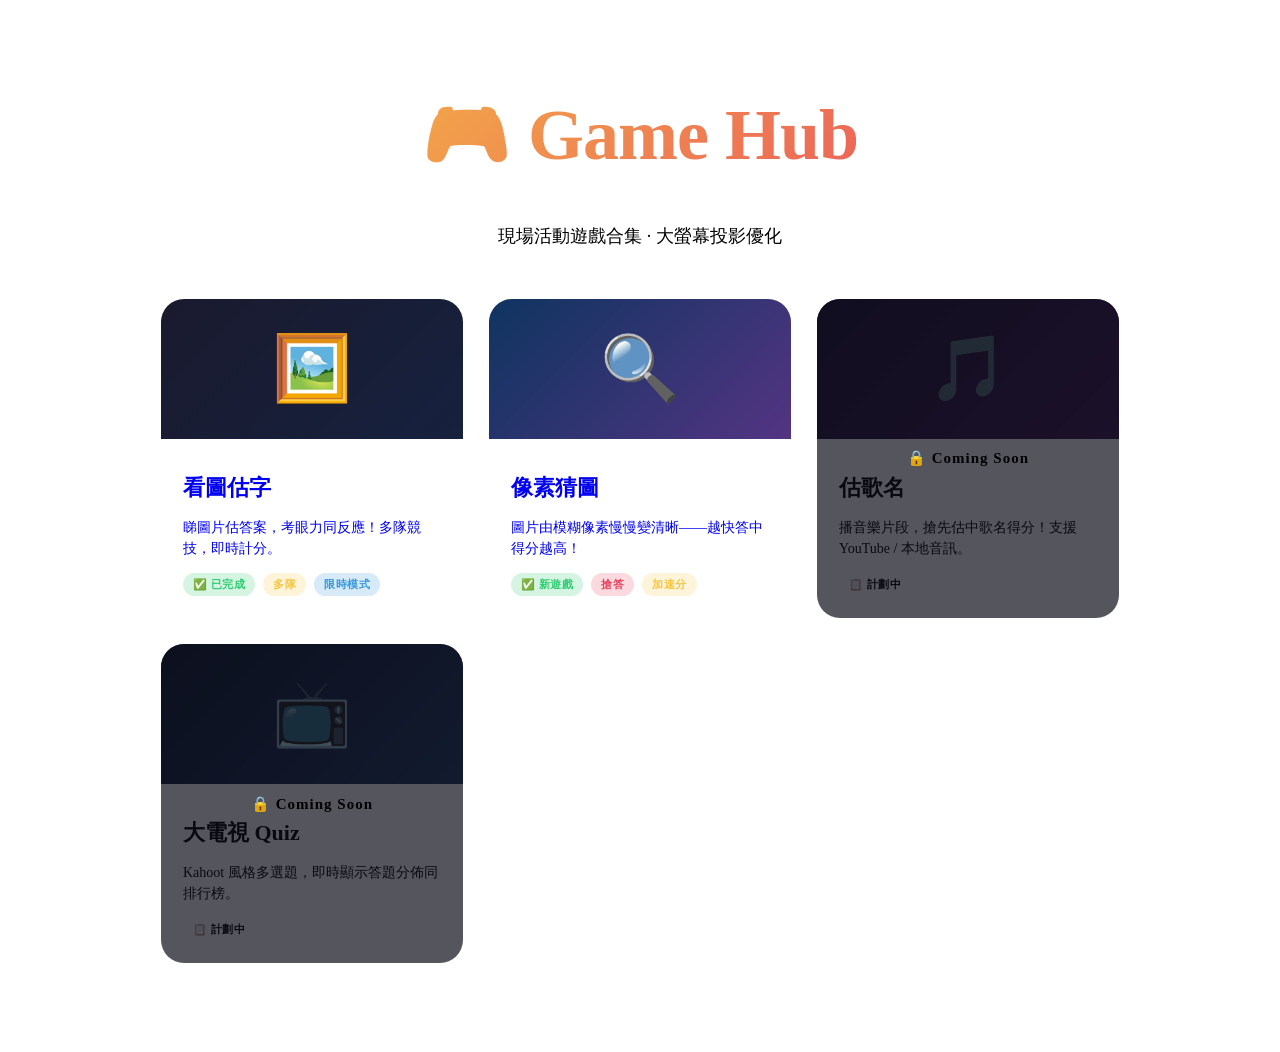
==== index.html @ 6f4dc1d8 "Add files via upload" ====
<!DOCTYPE html>
<html lang="zh-HK">
<head>
  <meta charset="UTF-8"/>
  <meta name="viewport" content="width=device-width, initial-scale=1"/>
  <title>🎮 Game Hub</title>
  <link rel="stylesheet" href="shared/theme.css"/>
  <style>
    .hub-container {
      max-width: 960px;
      margin: 0 auto;
      padding: 40px 20px;
      position: relative;
      z-index: 1;
    }
    .hub-header {
      text-align: center;
      margin-bottom: 50px;
      animation: fade-in-up .6s both;
    }
    .hub-header h1 {
      font-size: clamp(40px, 8vw, 72px);
      font-weight: 900;
      letter-spacing: -1px;
      line-height: 1.1;
      background: linear-gradient(135deg, #f5c542, #e94560);
      -webkit-background-clip: text;
      -webkit-text-fill-color: transparent;
      background-clip: text;
    }
    .hub-header p {
      color: var(--text2);
      font-size: 18px;
      margin-top: 12px;
    }
    .game-grid {
      display: grid;
      grid-template-columns: repeat(auto-fill, minmax(280px, 1fr));
      gap: 24px;
      margin-bottom: 40px;
    }
    .game-card {
      background: var(--panel);
      border-radius: 24px;
      border: 1px solid rgba(255,255,255,0.08);
      overflow: hidden;
      cursor: pointer;
      transition: transform .2s, box-shadow .2s, border-color .2s;
      animation: fade-in-up .5s both;
      text-decoration: none;
      display: block;
    }
    .game-card:hover {
      transform: translateY(-6px);
      box-shadow: 0 20px 50px rgba(0,0,0,0.5);
      border-color: rgba(255,255,255,0.18);
    }
    .game-card:nth-child(2) { animation-delay: .1s; }
    .game-card:nth-child(3) { animation-delay: .2s; }
    .game-card:nth-child(4) { animation-delay: .3s; }
    .game-card-banner {
      height: 140px;
      display: flex;
      align-items: center;
      justify-content: center;
      font-size: 64px;
      position: relative;
      overflow: hidden;
    }
    .game-card-banner::after {
      content: '';
      position: absolute;
      inset: 0;
      background: linear-gradient(to bottom, transparent 40%, var(--panel));
    }
    .game-card-body {
      padding: 16px 22px 22px;
    }
    .game-card-body h2 {
      font-size: 22px;
      font-weight: 800;
      margin-bottom: 6px;
    }
    .game-card-body p {
      font-size: 14px;
      color: var(--text2);
      line-height: 1.5;
      margin-bottom: 14px;
    }
    .badge-row {
      display: flex;
      gap: 8px;
      flex-wrap: wrap;
    }
    .badge {
      font-size: 11px;
      font-weight: 700;
      padding: 4px 10px;
      border-radius: 20px;
      text-transform: uppercase;
      letter-spacing: .5px;
    }
    .badge-green  { background: rgba(46,204,113,0.2); color: #2ecc71; }
    .badge-yellow { background: rgba(245,197,66,0.2); color: #f5c542; }
    .badge-red    { background: rgba(233,69,96,0.2);  color: #e94560; }
    .badge-blue   { background: rgba(52,152,219,0.2); color: #3498db; }
    .badge-gray   { background: rgba(255,255,255,0.08); color: var(--text2); }
    .coming-soon-overlay {
      position: absolute;
      inset: 0;
      background: rgba(13,13,26,0.7);
      display: flex;
      align-items: center;
      justify-content: center;
      font-size: 15px;
      font-weight: 700;
      color: var(--text2);
      letter-spacing: 1px;
    }
    /* Pixel effect preview */
    .pixel-preview {
      display: grid;
      grid-template-columns: repeat(8, 1fr);
      gap: 2px;
      padding: 16px;
      opacity: 0.7;
    }
    .pixel-preview span {
      aspect-ratio: 1;
      border-radius: 2px;
    }
  </style>
</head>
<body>
  <div class="hub-container">
    <header class="hub-header">
      <h1>🎮 Game Hub</h1>
      <p>現場活動遊戲合集 · 大螢幕投影優化</p>
    </header>

    <div class="game-grid">

      <!-- Image Guess -->
      <a href="image-guess/index.html" class="game-card">
        <div class="game-card-banner" style="background: linear-gradient(135deg,#1a1a2e,#16213e);">
          <span>🖼️</span>
        </div>
        <div class="game-card-body">
          <h2>看圖估字</h2>
          <p>睇圖片估答案，考眼力同反應！多隊競技，即時計分。</p>
          <div class="badge-row">
            <span class="badge badge-green">✅ 已完成</span>
            <span class="badge badge-yellow">多隊</span>
            <span class="badge badge-blue">限時模式</span>
          </div>
        </div>
      </a>

      <!-- Pixel Guess -->
      <a href="pixel-guess/index.html" class="game-card">
        <div class="game-card-banner" style="background: linear-gradient(135deg,#0f3460,#533483);">
          <span>🔍</span>
        </div>
        <div class="game-card-body">
          <h2>像素猜圖</h2>
          <p>圖片由模糊像素慢慢變清晰——越快答中得分越高！</p>
          <div class="badge-row">
            <span class="badge badge-green">✅ 新遊戲</span>
            <span class="badge badge-red">搶答</span>
            <span class="badge badge-yellow">加速分</span>
          </div>
        </div>
      </a>

      <!-- Music Guess -->
      <div class="game-card" style="position:relative; cursor:default;">
        <div class="game-card-banner" style="background: linear-gradient(135deg,#1a0f2e,#3d1a4e);">
          <span>🎵</span>
        </div>
        <div class="game-card-body">
          <h2>估歌名</h2>
          <p>播音樂片段，搶先估中歌名得分！支援 YouTube / 本地音訊。</p>
          <div class="badge-row">
            <span class="badge badge-gray">📋 計劃中</span>
          </div>
        </div>
        <div class="coming-soon-overlay">🔒 Coming Soon</div>
      </div>

      <!-- TV Game -->
      <div class="game-card" style="position:relative; cursor:default;">
        <div class="game-card-banner" style="background: linear-gradient(135deg,#0a1628,#1e3a5f);">
          <span>📺</span>
        </div>
        <div class="game-card-body">
          <h2>大電視 Quiz</h2>
          <p>Kahoot 風格多選題，即時顯示答題分佈同排行榜。</p>
          <div class="badge-row">
            <span class="badge badge-gray">📋 計劃中</span>
          </div>
        </div>
        <div class="coming-soon-overlay">🔒 Coming Soon</div>
      </div>

    </div>
  </div>
</body>
</html>
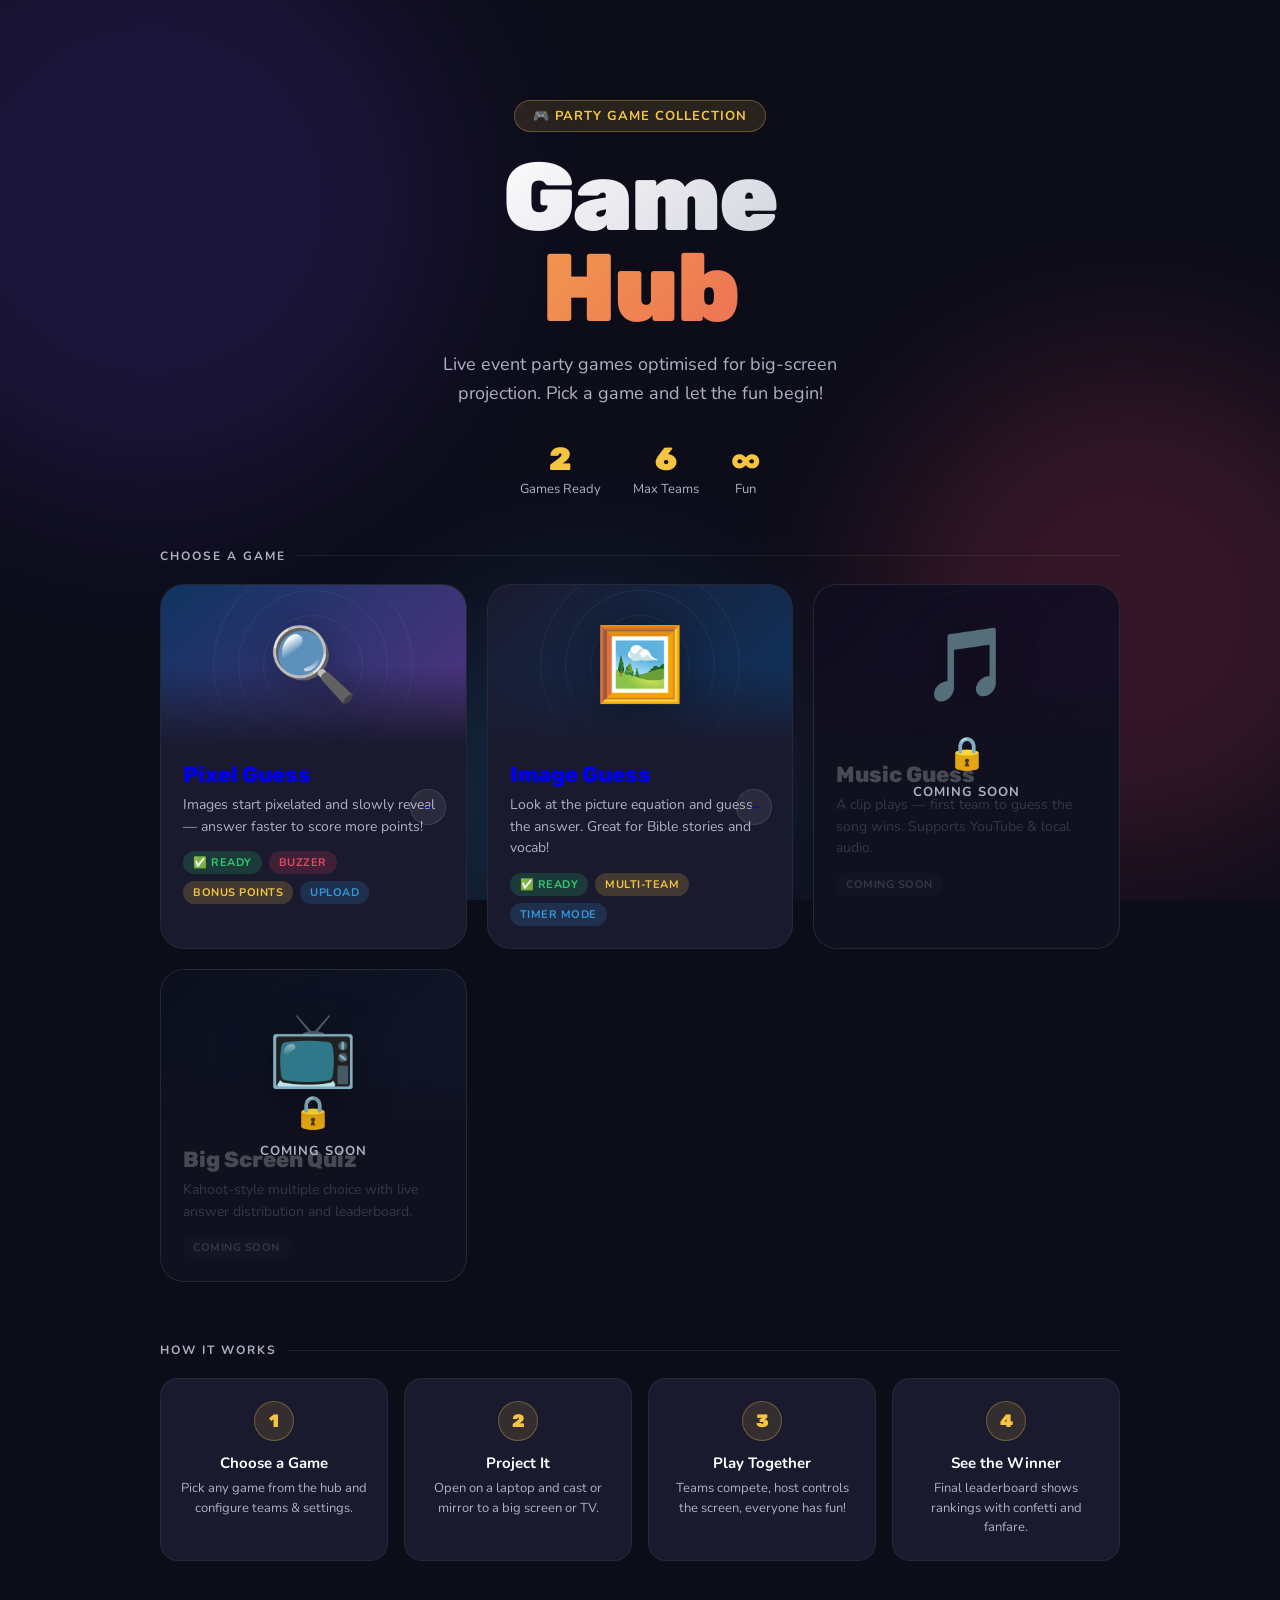
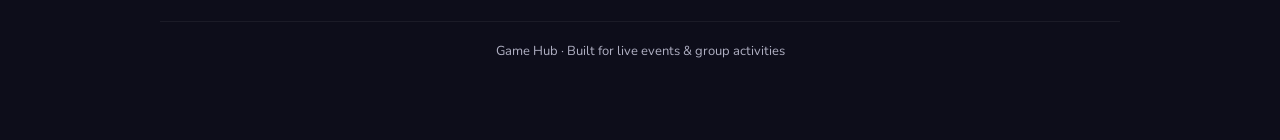
==== commit 070a9d44: "Update index.html" ====
--- a/index.html
+++ b/index.html
@@ -1,208 +1,245 @@
 <!DOCTYPE html>
-<html lang="zh-HK">
+<html lang="en">
 <head>
   <meta charset="UTF-8"/>
   <meta name="viewport" content="width=device-width, initial-scale=1"/>
   <title>🎮 Game Hub</title>
-  <link rel="stylesheet" href="shared/theme.css"/>
+  <link rel="preconnect" href="https://fonts.googleapis.com">
+  <link href="https://fonts.googleapis.com/css2?family=Nunito:wght@400;700;900&family=Rubik:wght@400;700;900&display=swap" rel="stylesheet">
   <style>
-    .hub-container {
-      max-width: 960px;
-      margin: 0 auto;
-      padding: 40px 20px;
-      position: relative;
-      z-index: 1;
-    }
-    .hub-header {
-      text-align: center;
-      margin-bottom: 50px;
-      animation: fade-in-up .6s both;
-    }
-    .hub-header h1 {
-      font-size: clamp(40px, 8vw, 72px);
-      font-weight: 900;
-      letter-spacing: -1px;
-      line-height: 1.1;
-      background: linear-gradient(135deg, #f5c542, #e94560);
-      -webkit-background-clip: text;
-      -webkit-text-fill-color: transparent;
-      background-clip: text;
-    }
-    .hub-header p {
-      color: var(--text2);
-      font-size: 18px;
-      margin-top: 12px;
-    }
-    .game-grid {
-      display: grid;
-      grid-template-columns: repeat(auto-fill, minmax(280px, 1fr));
-      gap: 24px;
-      margin-bottom: 40px;
-    }
-    .game-card {
-      background: var(--panel);
-      border-radius: 24px;
-      border: 1px solid rgba(255,255,255,0.08);
-      overflow: hidden;
-      cursor: pointer;
-      transition: transform .2s, box-shadow .2s, border-color .2s;
-      animation: fade-in-up .5s both;
-      text-decoration: none;
-      display: block;
-    }
-    .game-card:hover {
-      transform: translateY(-6px);
-      box-shadow: 0 20px 50px rgba(0,0,0,0.5);
-      border-color: rgba(255,255,255,0.18);
-    }
-    .game-card:nth-child(2) { animation-delay: .1s; }
-    .game-card:nth-child(3) { animation-delay: .2s; }
-    .game-card:nth-child(4) { animation-delay: .3s; }
-    .game-card-banner {
-      height: 140px;
-      display: flex;
-      align-items: center;
-      justify-content: center;
-      font-size: 64px;
-      position: relative;
-      overflow: hidden;
-    }
-    .game-card-banner::after {
-      content: '';
-      position: absolute;
-      inset: 0;
-      background: linear-gradient(to bottom, transparent 40%, var(--panel));
-    }
-    .game-card-body {
-      padding: 16px 22px 22px;
-    }
-    .game-card-body h2 {
-      font-size: 22px;
-      font-weight: 800;
-      margin-bottom: 6px;
-    }
-    .game-card-body p {
-      font-size: 14px;
-      color: var(--text2);
-      line-height: 1.5;
-      margin-bottom: 14px;
-    }
-    .badge-row {
-      display: flex;
-      gap: 8px;
-      flex-wrap: wrap;
-    }
-    .badge {
-      font-size: 11px;
-      font-weight: 700;
-      padding: 4px 10px;
-      border-radius: 20px;
-      text-transform: uppercase;
-      letter-spacing: .5px;
-    }
-    .badge-green  { background: rgba(46,204,113,0.2); color: #2ecc71; }
-    .badge-yellow { background: rgba(245,197,66,0.2); color: #f5c542; }
-    .badge-red    { background: rgba(233,69,96,0.2);  color: #e94560; }
-    .badge-blue   { background: rgba(52,152,219,0.2); color: #3498db; }
-    .badge-gray   { background: rgba(255,255,255,0.08); color: var(--text2); }
-    .coming-soon-overlay {
-      position: absolute;
-      inset: 0;
-      background: rgba(13,13,26,0.7);
-      display: flex;
-      align-items: center;
-      justify-content: center;
-      font-size: 15px;
-      font-weight: 700;
-      color: var(--text2);
-      letter-spacing: 1px;
-    }
-    /* Pixel effect preview */
-    .pixel-preview {
-      display: grid;
-      grid-template-columns: repeat(8, 1fr);
-      gap: 2px;
-      padding: 16px;
-      opacity: 0.7;
-    }
-    .pixel-preview span {
-      aspect-ratio: 1;
-      border-radius: 2px;
-    }
+    *{box-sizing:border-box;margin:0;padding:0;}
+    :root{
+      --bg:#0d0d1a;--panel:#1a1a2e;--panel2:#16213e;
+      --primary:#f5c542;--primary2:#e0a800;
+      --accent:#e94560;--text:#fff;--text2:#b0b0c3;
+    }
+    body{font-family:'Nunito',sans-serif;background:var(--bg);color:var(--text);min-height:100vh;overflow-x:hidden;}
+
+    /* Animated background */
+    .bg-glow{position:fixed;inset:0;pointer-events:none;z-index:0;overflow:hidden;}
+    .bg-glow span{position:absolute;border-radius:50%;filter:blur(80px);opacity:.18;animation:float 8s ease-in-out infinite;}
+    .bg-glow span:nth-child(1){width:600px;height:600px;background:#5e3ccc;top:-100px;left:-150px;animation-delay:0s;}
+    .bg-glow span:nth-child(2){width:500px;height:500px;background:#e94560;top:40%;right:-100px;animation-delay:-3s;}
+    .bg-glow span:nth-child(3){width:400px;height:400px;background:#3498db;bottom:-100px;left:30%;animation-delay:-5s;}
+    @keyframes float{0%,100%{transform:translateY(0) scale(1);}50%{transform:translateY(-30px) scale(1.05);}}
+
+    .wrap{max-width:1000px;margin:0 auto;padding:40px 20px 80px;position:relative;z-index:1;}
+
+    /* Hero */
+    .hero{text-align:center;padding:60px 0 50px;animation:fadeUp .7s both;}
+    .hero-badge{
+      display:inline-block;background:rgba(245,197,66,.12);color:var(--primary);
+      border:1px solid rgba(245,197,66,.3);border-radius:50px;
+      padding:6px 18px;font-size:13px;font-weight:700;letter-spacing:1px;
+      text-transform:uppercase;margin-bottom:20px;
+    }
+    .hero h1{
+      font-family:'Rubik',sans-serif;font-size:clamp(52px,10vw,96px);font-weight:900;
+      line-height:.95;letter-spacing:-2px;margin-bottom:16px;
+    }
+    .hero h1 .line1{display:block;background:linear-gradient(135deg,#fff 30%,#b0b0c3);-webkit-background-clip:text;-webkit-text-fill-color:transparent;background-clip:text;}
+    .hero h1 .line2{display:block;background:linear-gradient(135deg,#f5c542,#e94560);-webkit-background-clip:text;-webkit-text-fill-color:transparent;background-clip:text;}
+    .hero p{font-size:18px;color:var(--text2);max-width:480px;margin:0 auto 32px;line-height:1.6;}
+    .hero-stats{display:flex;gap:32px;justify-content:center;flex-wrap:wrap;}
+    .stat{text-align:center;}
+    .stat-num{font-family:'Rubik',sans-serif;font-size:32px;font-weight:900;color:var(--primary);}
+    .stat-lbl{font-size:13px;color:var(--text2);margin-top:2px;}
+
+    /* Section label */
+    .section-label{
+      font-size:12px;font-weight:700;text-transform:uppercase;letter-spacing:2px;
+      color:var(--text2);margin-bottom:20px;display:flex;align-items:center;gap:10px;
+    }
+    .section-label::after{content:'';flex:1;height:1px;background:rgba(255,255,255,.08);}
+
+    /* Game grid */
+    .game-grid{display:grid;grid-template-columns:repeat(auto-fill,minmax(300px,1fr));gap:20px;margin-bottom:60px;}
+
+    .game-card{
+      background:var(--panel);border-radius:24px;
+      border:1px solid rgba(255,255,255,.06);
+      overflow:hidden;text-decoration:none;display:block;
+      transition:transform .2s,box-shadow .2s,border-color .2s;
+      animation:fadeUp .6s both;position:relative;
+    }
+    .game-card:hover{transform:translateY(-8px);box-shadow:0 24px 60px rgba(0,0,0,.5);border-color:rgba(255,255,255,.15);}
+    .game-card:nth-child(2){animation-delay:.1s;}
+    .game-card:nth-child(3){animation-delay:.2s;}
+    .game-card:nth-child(4){animation-delay:.3s;}
+
+    .card-banner{height:160px;display:flex;align-items:center;justify-content:center;position:relative;overflow:hidden;}
+    .card-banner .emoji{font-size:72px;position:relative;z-index:1;filter:drop-shadow(0 4px 20px rgba(0,0,0,.4));transition:transform .3s;}
+    .game-card:hover .emoji{transform:scale(1.15) rotate(-5deg);}
+    .card-banner::after{content:'';position:absolute;inset:0;background:linear-gradient(to bottom,transparent 50%,var(--panel));}
+
+    /* Shimmer rings behind emoji */
+    .card-banner .ring{position:absolute;border-radius:50%;border:1px solid rgba(255,255,255,.06);animation:ring-pulse 3s ease-in-out infinite;}
+    .ring:nth-child(1){width:100px;height:100px;animation-delay:0s;}
+    .ring:nth-child(2){width:150px;height:150px;animation-delay:.5s;}
+    .ring:nth-child(3){width:200px;height:200px;animation-delay:1s;}
+    @keyframes ring-pulse{0%,100%{opacity:.3;transform:scale(1);}50%{opacity:.6;transform:scale(1.05);}}
+
+    .card-body{padding:16px 22px 22px;}
+    .card-body h2{font-family:'Rubik',sans-serif;font-size:22px;font-weight:800;margin-bottom:6px;}
+    .card-body p{font-size:14px;color:var(--text2);line-height:1.55;margin-bottom:14px;}
+    .badge-row{display:flex;gap:7px;flex-wrap:wrap;align-items:center;}
+    .badge{font-size:11px;font-weight:700;padding:4px 10px;border-radius:20px;text-transform:uppercase;letter-spacing:.5px;}
+    .b-green{background:rgba(46,204,113,.18);color:#2ecc71;}
+    .b-yellow{background:rgba(245,197,66,.18);color:#f5c542;}
+    .b-red{background:rgba(233,69,96,.18);color:#e94560;}
+    .b-blue{background:rgba(52,152,219,.18);color:#3498db;}
+    .b-gray{background:rgba(255,255,255,.07);color:var(--text2);}
+
+    .card-arrow{
+      position:absolute;top:50%;right:20px;transform:translateY(-50%);
+      width:36px;height:36px;border-radius:50%;
+      background:rgba(255,255,255,.07);border:1px solid rgba(255,255,255,.1);
+      display:flex;align-items:center;justify-content:center;
+      font-size:16px;transition:all .2s;margin-top:40px;
+    }
+    .game-card:hover .card-arrow{background:var(--primary);border-color:var(--primary);color:#1a1a00;}
+
+    /* Coming soon */
+    .coming-soon{position:absolute;inset:0;background:rgba(13,13,26,.75);display:flex;flex-direction:column;align-items:center;justify-content:center;gap:8px;cursor:not-allowed;}
+    .coming-soon span:first-child{font-size:32px;}
+    .coming-soon span:last-child{font-size:13px;font-weight:700;color:var(--text2);letter-spacing:1px;text-transform:uppercase;}
+
+    /* How it works */
+    .how-section{margin-bottom:60px;}
+    .steps{display:grid;grid-template-columns:repeat(auto-fit,minmax(200px,1fr));gap:16px;}
+    .step{background:var(--panel);border-radius:18px;border:1px solid rgba(255,255,255,.06);padding:22px 20px;text-align:center;}
+    .step-num{width:40px;height:40px;border-radius:50%;background:rgba(245,197,66,.12);border:1px solid rgba(245,197,66,.3);color:var(--primary);font-family:'Rubik',sans-serif;font-weight:900;font-size:18px;display:flex;align-items:center;justify-content:center;margin:0 auto 12px;}
+    .step h4{font-size:15px;font-weight:700;margin-bottom:6px;}
+    .step p{font-size:13px;color:var(--text2);line-height:1.5;}
+
+    /* Footer */
+    footer{text-align:center;color:var(--text2);font-size:13px;padding-top:20px;border-top:1px solid rgba(255,255,255,.06);}
+
+    @keyframes fadeUp{from{opacity:0;transform:translateY(24px);}to{opacity:1;transform:translateY(0);}}
   </style>
 </head>
 <body>
-  <div class="hub-container">
-    <header class="hub-header">
-      <h1>🎮 Game Hub</h1>
-      <p>現場活動遊戲合集 · 大螢幕投影優化</p>
-    </header>
-
-    <div class="game-grid">
-
-      <!-- Image Guess -->
-      <a href="image-guess/index.html" class="game-card">
-        <div class="game-card-banner" style="background: linear-gradient(135deg,#1a1a2e,#16213e);">
-          <span>🖼️</span>
+
+<div class="bg-glow">
+  <span></span><span></span><span></span>
+</div>
+
+<div class="wrap">
+
+  <!-- Hero -->
+  <div class="hero">
+    <div class="hero-badge">🎮 Party Game Collection</div>
+    <h1>
+      <span class="line1">Game</span>
+      <span class="line2">Hub</span>
+    </h1>
+    <p>Live event party games optimised for big-screen projection. Pick a game and let the fun begin!</p>
+    <div class="hero-stats">
+      <div class="stat"><div class="stat-num">2</div><div class="stat-lbl">Games Ready</div></div>
+      <div class="stat"><div class="stat-num">6</div><div class="stat-lbl">Max Teams</div></div>
+      <div class="stat"><div class="stat-num">∞</div><div class="stat-lbl">Fun</div></div>
+    </div>
+  </div>
+
+  <!-- Games -->
+  <div class="section-label">Choose a Game</div>
+  <div class="game-grid">
+
+    <!-- Pixel Guess -->
+    <a href="pixel-guess/index.html" class="game-card">
+      <div class="card-banner" style="background:linear-gradient(135deg,#0f3460,#533483);">
+        <div class="ring"></div><div class="ring"></div><div class="ring"></div>
+        <span class="emoji">🔍</span>
+      </div>
+      <div class="card-body">
+        <h2>Pixel Guess</h2>
+        <p>Images start pixelated and slowly reveal — answer faster to score more points!</p>
+        <div class="badge-row">
+          <span class="badge b-green">✅ Ready</span>
+          <span class="badge b-red">Buzzer</span>
+          <span class="badge b-yellow">Bonus Points</span>
+          <span class="badge b-blue">Upload</span>
         </div>
-        <div class="game-card-body">
-          <h2>看圖估字</h2>
-          <p>睇圖片估答案，考眼力同反應！多隊競技，即時計分。</p>
-          <div class="badge-row">
-            <span class="badge badge-green">✅ 已完成</span>
-            <span class="badge badge-yellow">多隊</span>
-            <span class="badge badge-blue">限時模式</span>
-          </div>
+      </div>
+      <div class="card-arrow">→</div>
+    </a>
+
+    <!-- Image Guess -->
+    <a href="image-guess/index.html" class="game-card">
+      <div class="card-banner" style="background:linear-gradient(135deg,#1a1a2e,#0f3460);">
+        <div class="ring"></div><div class="ring"></div><div class="ring"></div>
+        <span class="emoji">🖼️</span>
+      </div>
+      <div class="card-body">
+        <h2>Image Guess</h2>
+        <p>Look at the picture equation and guess the answer. Great for Bible stories and vocab!</p>
+        <div class="badge-row">
+          <span class="badge b-green">✅ Ready</span>
+          <span class="badge b-yellow">Multi-team</span>
+          <span class="badge b-blue">Timer Mode</span>
         </div>
-      </a>
-
-      <!-- Pixel Guess -->
-      <a href="pixel-guess/index.html" class="game-card">
-        <div class="game-card-banner" style="background: linear-gradient(135deg,#0f3460,#533483);">
-          <span>🔍</span>
-        </div>
-        <div class="game-card-body">
-          <h2>像素猜圖</h2>
-          <p>圖片由模糊像素慢慢變清晰——越快答中得分越高！</p>
-          <div class="badge-row">
-            <span class="badge badge-green">✅ 新遊戲</span>
-            <span class="badge badge-red">搶答</span>
-            <span class="badge badge-yellow">加速分</span>
-          </div>
-        </div>
-      </a>
-
-      <!-- Music Guess -->
-      <div class="game-card" style="position:relative; cursor:default;">
-        <div class="game-card-banner" style="background: linear-gradient(135deg,#1a0f2e,#3d1a4e);">
-          <span>🎵</span>
-        </div>
-        <div class="game-card-body">
-          <h2>估歌名</h2>
-          <p>播音樂片段，搶先估中歌名得分！支援 YouTube / 本地音訊。</p>
-          <div class="badge-row">
-            <span class="badge badge-gray">📋 計劃中</span>
-          </div>
-        </div>
-        <div class="coming-soon-overlay">🔒 Coming Soon</div>
-      </div>
-
-      <!-- TV Game -->
-      <div class="game-card" style="position:relative; cursor:default;">
-        <div class="game-card-banner" style="background: linear-gradient(135deg,#0a1628,#1e3a5f);">
-          <span>📺</span>
-        </div>
-        <div class="game-card-body">
-          <h2>大電視 Quiz</h2>
-          <p>Kahoot 風格多選題，即時顯示答題分佈同排行榜。</p>
-          <div class="badge-row">
-            <span class="badge badge-gray">📋 計劃中</span>
-          </div>
-        </div>
-        <div class="coming-soon-overlay">🔒 Coming Soon</div>
-      </div>
-
-    </div>
+      </div>
+      <div class="card-arrow">→</div>
+    </a>
+
+    <!-- Music Guess -->
+    <div class="game-card" style="cursor:default;">
+      <div class="card-banner" style="background:linear-gradient(135deg,#1a0f2e,#3d1a4e);">
+        <div class="ring"></div><div class="ring"></div><div class="ring"></div>
+        <span class="emoji">🎵</span>
+      </div>
+      <div class="card-body">
+        <h2>Music Guess</h2>
+        <p>A clip plays — first team to guess the song wins. Supports YouTube &amp; local audio.</p>
+        <div class="badge-row"><span class="badge b-gray">Coming Soon</span></div>
+      </div>
+      <div class="coming-soon"><span>🔒</span><span>Coming Soon</span></div>
+    </div>
+
+    <!-- TV Quiz -->
+    <div class="game-card" style="cursor:default;">
+      <div class="card-banner" style="background:linear-gradient(135deg,#0a1628,#1e3a5f);">
+        <div class="ring"></div><div class="ring"></div><div class="ring"></div>
+        <span class="emoji">📺</span>
+      </div>
+      <div class="card-body">
+        <h2>Big Screen Quiz</h2>
+        <p>Kahoot-style multiple choice with live answer distribution and leaderboard.</p>
+        <div class="badge-row"><span class="badge b-gray">Coming Soon</span></div>
+      </div>
+      <div class="coming-soon"><span>🔒</span><span>Coming Soon</span></div>
+    </div>
+
   </div>
+
+  <!-- How it works -->
+  <div class="how-section">
+    <div class="section-label">How It Works</div>
+    <div class="steps">
+      <div class="step">
+        <div class="step-num">1</div>
+        <h4>Choose a Game</h4>
+        <p>Pick any game from the hub and configure teams &amp; settings.</p>
+      </div>
+      <div class="step">
+        <div class="step-num">2</div>
+        <h4>Project It</h4>
+        <p>Open on a laptop and cast or mirror to a big screen or TV.</p>
+      </div>
+      <div class="step">
+        <div class="step-num">3</div>
+        <h4>Play Together</h4>
+        <p>Teams compete, host controls the screen, everyone has fun!</p>
+      </div>
+      <div class="step">
+        <div class="step-num">4</div>
+        <h4>See the Winner</h4>
+        <p>Final leaderboard shows rankings with confetti and fanfare.</p>
+      </div>
+    </div>
+  </div>
+
+  <footer>Game Hub · Built for live events &amp; group activities</footer>
+</div>
 </body>
 </html>
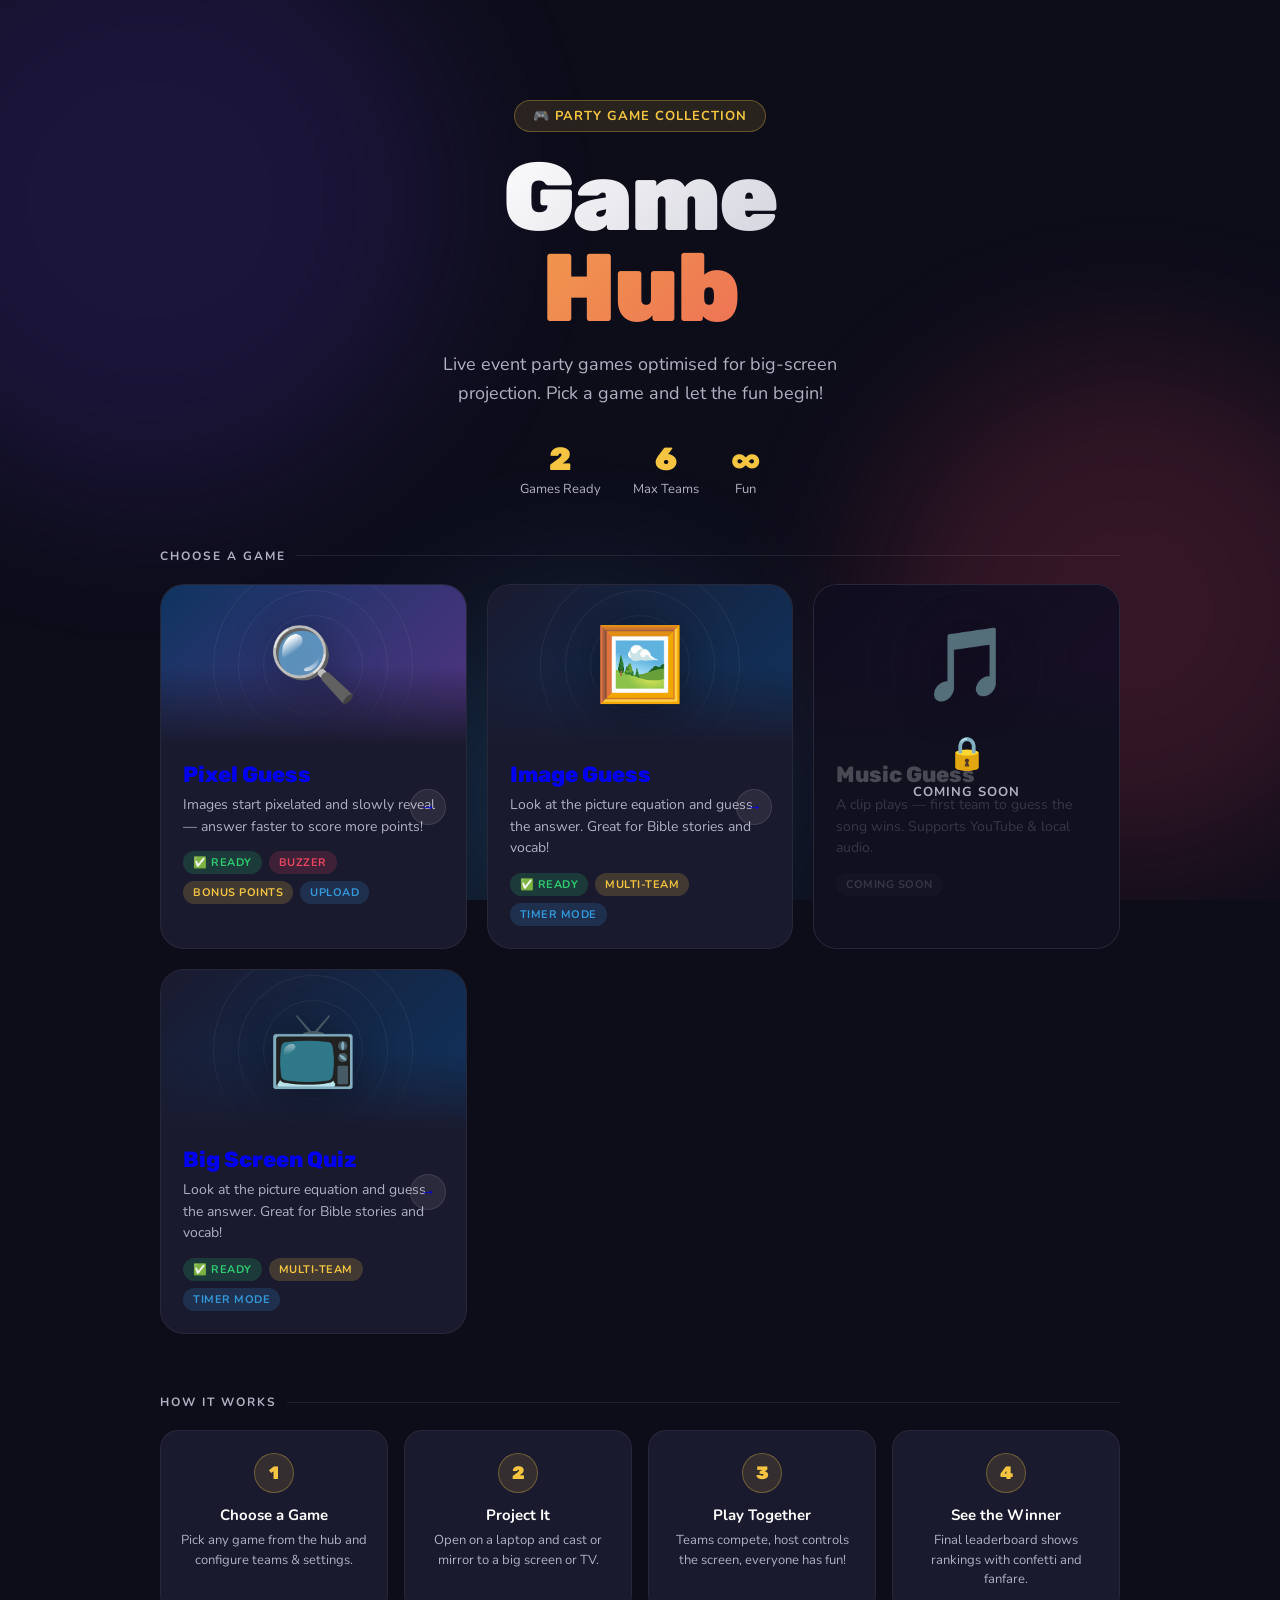
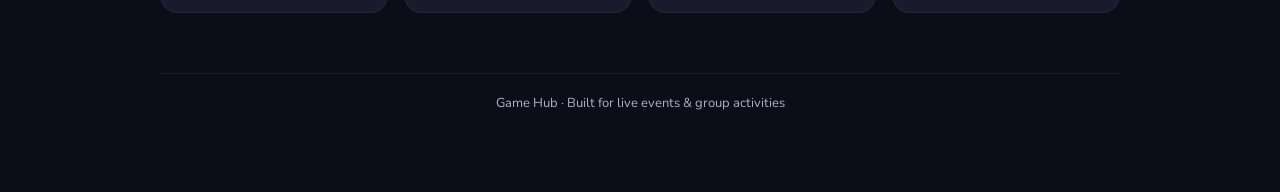
==== commit 14ff701e: "Update index.html" ====
--- a/index.html
+++ b/index.html
@@ -197,18 +197,22 @@
     </div>
 
     <!-- TV Quiz -->
-    <div class="game-card" style="cursor:default;">
-      <div class="card-banner" style="background:linear-gradient(135deg,#0a1628,#1e3a5f);">
+<a href="tv-game/index.html" class="game-card">
+      <div class="card-banner" style="background:linear-gradient(135deg,#1a1a2e,#0f3460);">
         <div class="ring"></div><div class="ring"></div><div class="ring"></div>
         <span class="emoji">📺</span>
       </div>
       <div class="card-body">
         <h2>Big Screen Quiz</h2>
-        <p>Kahoot-style multiple choice with live answer distribution and leaderboard.</p>
-        <div class="badge-row"><span class="badge b-gray">Coming Soon</span></div>
-      </div>
-      <div class="coming-soon"><span>🔒</span><span>Coming Soon</span></div>
-    </div>
+          <p>Look at the picture equation and guess the answer. Great for Bible stories and vocab!</p>
+        <div class="badge-row">
+          <span class="badge b-green">✅ Ready</span>
+          <span class="badge b-yellow">Multi-team</span>
+          <span class="badge b-blue">Timer Mode</span>
+        </div>
+      </div>
+      <div class="card-arrow">→</div>
+    </a>
 
   </div>
 
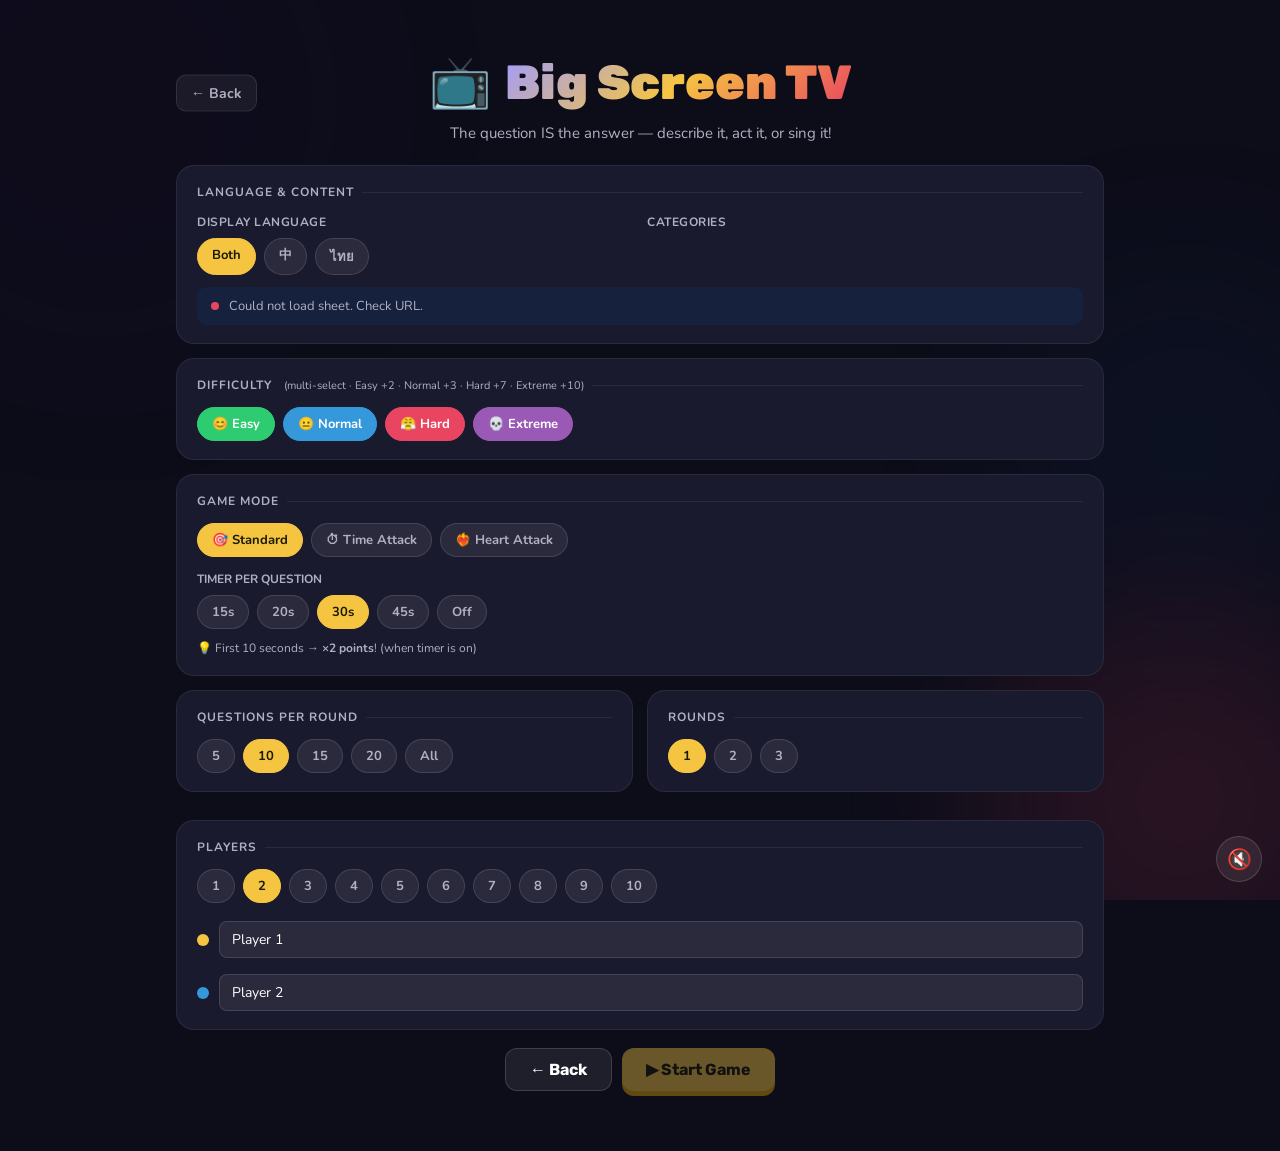
==== commit 8b06a4c7: "Update index.html" ====
--- a/index.html
+++ b/index.html
@@ -1,249 +1,1034 @@
 <!DOCTYPE html>
 <html lang="en">
 <head>
-  <meta charset="UTF-8"/>
-  <meta name="viewport" content="width=device-width, initial-scale=1"/>
-  <title>🎮 Game Hub</title>
-  <link rel="preconnect" href="https://fonts.googleapis.com">
-  <link href="https://fonts.googleapis.com/css2?family=Nunito:wght@400;700;900&family=Rubik:wght@400;700;900&display=swap" rel="stylesheet">
-  <style>
-    *{box-sizing:border-box;margin:0;padding:0;}
-    :root{
-      --bg:#0d0d1a;--panel:#1a1a2e;--panel2:#16213e;
-      --primary:#f5c542;--primary2:#e0a800;
-      --accent:#e94560;--text:#fff;--text2:#b0b0c3;
-    }
-    body{font-family:'Nunito',sans-serif;background:var(--bg);color:var(--text);min-height:100vh;overflow-x:hidden;}
-
-    /* Animated background */
-    .bg-glow{position:fixed;inset:0;pointer-events:none;z-index:0;overflow:hidden;}
-    .bg-glow span{position:absolute;border-radius:50%;filter:blur(80px);opacity:.18;animation:float 8s ease-in-out infinite;}
-    .bg-glow span:nth-child(1){width:600px;height:600px;background:#5e3ccc;top:-100px;left:-150px;animation-delay:0s;}
-    .bg-glow span:nth-child(2){width:500px;height:500px;background:#e94560;top:40%;right:-100px;animation-delay:-3s;}
-    .bg-glow span:nth-child(3){width:400px;height:400px;background:#3498db;bottom:-100px;left:30%;animation-delay:-5s;}
-    @keyframes float{0%,100%{transform:translateY(0) scale(1);}50%{transform:translateY(-30px) scale(1.05);}}
-
-    .wrap{max-width:1000px;margin:0 auto;padding:40px 20px 80px;position:relative;z-index:1;}
-
-    /* Hero */
-    .hero{text-align:center;padding:60px 0 50px;animation:fadeUp .7s both;}
-    .hero-badge{
-      display:inline-block;background:rgba(245,197,66,.12);color:var(--primary);
-      border:1px solid rgba(245,197,66,.3);border-radius:50px;
-      padding:6px 18px;font-size:13px;font-weight:700;letter-spacing:1px;
-      text-transform:uppercase;margin-bottom:20px;
-    }
-    .hero h1{
-      font-family:'Rubik',sans-serif;font-size:clamp(52px,10vw,96px);font-weight:900;
-      line-height:.95;letter-spacing:-2px;margin-bottom:16px;
-    }
-    .hero h1 .line1{display:block;background:linear-gradient(135deg,#fff 30%,#b0b0c3);-webkit-background-clip:text;-webkit-text-fill-color:transparent;background-clip:text;}
-    .hero h1 .line2{display:block;background:linear-gradient(135deg,#f5c542,#e94560);-webkit-background-clip:text;-webkit-text-fill-color:transparent;background-clip:text;}
-    .hero p{font-size:18px;color:var(--text2);max-width:480px;margin:0 auto 32px;line-height:1.6;}
-    .hero-stats{display:flex;gap:32px;justify-content:center;flex-wrap:wrap;}
-    .stat{text-align:center;}
-    .stat-num{font-family:'Rubik',sans-serif;font-size:32px;font-weight:900;color:var(--primary);}
-    .stat-lbl{font-size:13px;color:var(--text2);margin-top:2px;}
-
-    /* Section label */
-    .section-label{
-      font-size:12px;font-weight:700;text-transform:uppercase;letter-spacing:2px;
-      color:var(--text2);margin-bottom:20px;display:flex;align-items:center;gap:10px;
-    }
-    .section-label::after{content:'';flex:1;height:1px;background:rgba(255,255,255,.08);}
-
-    /* Game grid */
-    .game-grid{display:grid;grid-template-columns:repeat(auto-fill,minmax(300px,1fr));gap:20px;margin-bottom:60px;}
-
-    .game-card{
-      background:var(--panel);border-radius:24px;
-      border:1px solid rgba(255,255,255,.06);
-      overflow:hidden;text-decoration:none;display:block;
-      transition:transform .2s,box-shadow .2s,border-color .2s;
-      animation:fadeUp .6s both;position:relative;
-    }
-    .game-card:hover{transform:translateY(-8px);box-shadow:0 24px 60px rgba(0,0,0,.5);border-color:rgba(255,255,255,.15);}
-    .game-card:nth-child(2){animation-delay:.1s;}
-    .game-card:nth-child(3){animation-delay:.2s;}
-    .game-card:nth-child(4){animation-delay:.3s;}
-
-    .card-banner{height:160px;display:flex;align-items:center;justify-content:center;position:relative;overflow:hidden;}
-    .card-banner .emoji{font-size:72px;position:relative;z-index:1;filter:drop-shadow(0 4px 20px rgba(0,0,0,.4));transition:transform .3s;}
-    .game-card:hover .emoji{transform:scale(1.15) rotate(-5deg);}
-    .card-banner::after{content:'';position:absolute;inset:0;background:linear-gradient(to bottom,transparent 50%,var(--panel));}
-
-    /* Shimmer rings behind emoji */
-    .card-banner .ring{position:absolute;border-radius:50%;border:1px solid rgba(255,255,255,.06);animation:ring-pulse 3s ease-in-out infinite;}
-    .ring:nth-child(1){width:100px;height:100px;animation-delay:0s;}
-    .ring:nth-child(2){width:150px;height:150px;animation-delay:.5s;}
-    .ring:nth-child(3){width:200px;height:200px;animation-delay:1s;}
-    @keyframes ring-pulse{0%,100%{opacity:.3;transform:scale(1);}50%{opacity:.6;transform:scale(1.05);}}
-
-    .card-body{padding:16px 22px 22px;}
-    .card-body h2{font-family:'Rubik',sans-serif;font-size:22px;font-weight:800;margin-bottom:6px;}
-    .card-body p{font-size:14px;color:var(--text2);line-height:1.55;margin-bottom:14px;}
-    .badge-row{display:flex;gap:7px;flex-wrap:wrap;align-items:center;}
-    .badge{font-size:11px;font-weight:700;padding:4px 10px;border-radius:20px;text-transform:uppercase;letter-spacing:.5px;}
-    .b-green{background:rgba(46,204,113,.18);color:#2ecc71;}
-    .b-yellow{background:rgba(245,197,66,.18);color:#f5c542;}
-    .b-red{background:rgba(233,69,96,.18);color:#e94560;}
-    .b-blue{background:rgba(52,152,219,.18);color:#3498db;}
-    .b-gray{background:rgba(255,255,255,.07);color:var(--text2);}
-
-    .card-arrow{
-      position:absolute;top:50%;right:20px;transform:translateY(-50%);
-      width:36px;height:36px;border-radius:50%;
-      background:rgba(255,255,255,.07);border:1px solid rgba(255,255,255,.1);
-      display:flex;align-items:center;justify-content:center;
-      font-size:16px;transition:all .2s;margin-top:40px;
-    }
-    .game-card:hover .card-arrow{background:var(--primary);border-color:var(--primary);color:#1a1a00;}
-
-    /* Coming soon */
-    .coming-soon{position:absolute;inset:0;background:rgba(13,13,26,.75);display:flex;flex-direction:column;align-items:center;justify-content:center;gap:8px;cursor:not-allowed;}
-    .coming-soon span:first-child{font-size:32px;}
-    .coming-soon span:last-child{font-size:13px;font-weight:700;color:var(--text2);letter-spacing:1px;text-transform:uppercase;}
-
-    /* How it works */
-    .how-section{margin-bottom:60px;}
-    .steps{display:grid;grid-template-columns:repeat(auto-fit,minmax(200px,1fr));gap:16px;}
-    .step{background:var(--panel);border-radius:18px;border:1px solid rgba(255,255,255,.06);padding:22px 20px;text-align:center;}
-    .step-num{width:40px;height:40px;border-radius:50%;background:rgba(245,197,66,.12);border:1px solid rgba(245,197,66,.3);color:var(--primary);font-family:'Rubik',sans-serif;font-weight:900;font-size:18px;display:flex;align-items:center;justify-content:center;margin:0 auto 12px;}
-    .step h4{font-size:15px;font-weight:700;margin-bottom:6px;}
-    .step p{font-size:13px;color:var(--text2);line-height:1.5;}
-
-    /* Footer */
-    footer{text-align:center;color:var(--text2);font-size:13px;padding-top:20px;border-top:1px solid rgba(255,255,255,.06);}
-
-    @keyframes fadeUp{from{opacity:0;transform:translateY(24px);}to{opacity:1;transform:translateY(0);}}
-  </style>
+<meta charset="UTF-8"/>
+<meta name="viewport" content="width=device-width,initial-scale=1"/>
+<title>📺 Big Screen TV</title>
+<link rel="preconnect" href="https://fonts.googleapis.com">
+<link href="https://fonts.googleapis.com/css2?family=Nunito:wght@400;700;900&family=Rubik:wght@400;700;900&display=swap" rel="stylesheet">
+<style>
+*{box-sizing:border-box;margin:0;padding:0;}
+:root{
+  --bg:#0d0d1a;--panel:#1a1a2e;--panel2:#16213e;
+  --primary:#f5c542;--primary2:#e0a800;
+  --accent:#e94560;--accent2:#c73652;
+  --green:#2ecc71;--blue:#3498db;--purple:#9b59b6;
+  --text:#fff;--text2:#b0b0c3;
+}
+body{font-family:'Nunito',sans-serif;background:var(--bg);color:var(--text);min-height:100vh;overflow-x:hidden;}
+.hidden{display:none!important;}
+.wrap{max-width:960px;margin:0 auto;padding:20px 16px 60px;}
+.bg-glow{position:fixed;inset:0;pointer-events:none;z-index:0;overflow:hidden;}
+.bg-glow span{position:absolute;border-radius:50%;filter:blur(80px);opacity:.12;}
+.bg-glow span:nth-child(1){width:500px;height:500px;background:#1a0f2e;top:-150px;left:-150px;}
+.bg-glow span:nth-child(2){width:400px;height:400px;background:#e94560;bottom:-100px;right:-100px;}
+.bg-glow span:nth-child(3){width:350px;height:350px;background:#0f3460;top:30%;right:-80px;}
+
+/* ── Page title — fix emoji colour bleed ── */
+.page-title{text-align:center;padding:28px 0 22px;position:relative;z-index:1;}
+.back-btn{position:absolute;left:0;top:50%;transform:translateY(-50%);display:inline-flex;align-items:center;gap:6px;color:var(--text2);font-size:14px;font-weight:700;text-decoration:none;padding:8px 14px;border-radius:10px;background:rgba(255,255,255,.06);border:1px solid rgba(255,255,255,.1);transition:all .15s;}
+.back-btn:hover{background:rgba(255,255,255,.12);color:var(--text);}
+.page-title-inner{display:inline-flex;align-items:center;gap:14px;justify-content:center;}
+/* Emoji in separate span — NOT in gradient clip so it shows true colour */
+.page-title-icon{
+  font-size:clamp(32px,5vw,50px);
+  /* Undo any inherited background-clip so emoji renders normally */
+  -webkit-text-fill-color:initial;
+  background:none;
+}
+.page-title-text{
+  font-family:'Rubik',sans-serif;
+  font-size:clamp(28px,5vw,48px);
+  font-weight:900;
+  background:linear-gradient(135deg,#a29bfe,#f5c542,#e94560);
+  -webkit-background-clip:text;
+  -webkit-text-fill-color:transparent;
+  background-clip:text;
+}
+.page-title p{color:var(--text2);margin-top:6px;font-size:15px;}
+
+/* ── Sections ── */
+.section{background:var(--panel);border-radius:18px;border:1px solid rgba(255,255,255,.07);padding:18px 20px;margin-bottom:14px;position:relative;z-index:1;}
+.sec-title{font-size:12px;font-weight:700;text-transform:uppercase;letter-spacing:1px;color:var(--text2);margin-bottom:14px;display:flex;align-items:center;gap:8px;}
+.sec-title::after{content:'';flex:1;height:1px;background:rgba(255,255,255,.07);}
+.settings-grid{display:grid;grid-template-columns:1fr 1fr;gap:14px;margin-bottom:14px;}
+@media(max-width:580px){.settings-grid{grid-template-columns:1fr;}}
+
+/* ── Pills ── */
+.pill-row{display:flex;flex-wrap:wrap;gap:8px;}
+.pill{padding:7px 14px;border-radius:50px;background:rgba(255,255,255,.07);border:1px solid rgba(255,255,255,.12);cursor:pointer;font-size:13px;font-weight:700;transition:all .15s;color:var(--text2);user-select:none;}
+.pill.sel{background:var(--primary);color:#1a1a00;border-color:var(--primary);}
+.pill:hover:not(.sel){background:rgba(255,255,255,.12);color:var(--text);}
+/* Difficulty pills — match image-guess colours */
+.pill.diff-easy.sel{background:#2ecc71;border-color:#2ecc71;color:#fff;}
+.pill.diff-normal.sel{background:#3498db;border-color:#3498db;color:#fff;}
+.pill.diff-hard.sel{background:#e94560;border-color:#e94560;color:#fff;}
+.pill.diff-extreme.sel{background:#9b59b6;border-color:#9b59b6;color:#fff;}
+.pill.mode-ha.sel{background:linear-gradient(135deg,#e94560,#9b59b6);border:none;color:#fff;}
+
+/* ── Category cards ── */
+.cat-grid-tv{display:grid;grid-template-columns:repeat(auto-fill,minmax(130px,1fr));gap:8px;margin-top:8px;}
+.cat-card{padding:10px 12px;background:var(--panel2);border-radius:10px;border:1px solid rgba(255,255,255,.07);cursor:pointer;display:flex;align-items:center;gap:8px;transition:all .15s;user-select:none;}
+.cat-card.sel{border-color:var(--primary);background:rgba(245,197,66,.1);}
+.cat-card:hover:not(.sel){border-color:rgba(255,255,255,.2);}
+.cat-check{width:16px;height:16px;border-radius:4px;border:2px solid rgba(255,255,255,.2);flex-shrink:0;display:flex;align-items:center;justify-content:center;font-size:11px;}
+.cat-card.sel .cat-check{background:var(--primary);border-color:var(--primary);color:#1a1a00;}
+.cat-label{font-size:13px;font-weight:700;color:var(--text2);}
+.cat-card.sel .cat-label{color:var(--text);}
+
+/* ── Pool bar ── */
+.pool-bar{display:flex;align-items:center;gap:10px;padding:10px 14px;background:var(--panel2);border-radius:10px;margin-top:12px;font-size:13px;color:var(--text2);}
+.pool-dot{width:8px;height:8px;border-radius:50%;background:#555;flex-shrink:0;}
+.pool-dot.ok{background:var(--green);}.pool-dot.warn{background:var(--primary);}.pool-dot.err{background:var(--accent);}
+
+/* ── Team/Player inputs ── */
+.team-inputs{display:flex;flex-direction:column;gap:8px;margin-top:10px;}
+.team-row{display:flex;align-items:center;gap:10px;}
+.team-dot{width:12px;height:12px;border-radius:50%;flex-shrink:0;}
+.team-inp{flex:1;background:rgba(255,255,255,.07);border:1px solid rgba(255,255,255,.12);border-radius:8px;padding:8px 12px;color:var(--text);font-family:'Nunito',sans-serif;font-size:14px;outline:none;}
+.team-inp:focus{border-color:var(--primary);}
+
+/* ── TA per-player diff ── */
+.ta-player-diff{background:var(--panel2);border-radius:12px;padding:12px 14px;margin-top:10px;}
+.ta-player-diff-row{display:flex;align-items:center;flex-wrap:wrap;gap:8px;padding:7px 0;border-bottom:1px solid rgba(255,255,255,.05);}
+.ta-player-diff-row:last-child{border-bottom:none;}
+.ta-player-name{font-weight:700;font-size:14px;min-width:80px;}
+
+/* ── Buttons ── */
+.btn{display:inline-flex;align-items:center;justify-content:center;gap:7px;padding:11px 24px;font-family:'Rubik',sans-serif;font-size:16px;font-weight:700;border:none;border-radius:12px;cursor:pointer;transition:transform .15s,box-shadow .15s;text-decoration:none;}
+.btn:hover{transform:translateY(-2px);}.btn:active{transform:translateY(1px);}
+.btn:disabled{opacity:.4;cursor:not-allowed;transform:none!important;}
+.btn-primary{background:var(--primary);color:#1a1a00;box-shadow:0 5px 0 var(--primary2);}
+.btn-ghost{background:rgba(255,255,255,.08);color:var(--text);border:1px solid rgba(255,255,255,.14);}
+.btn-ghost:hover{background:rgba(255,255,255,.14);}
+.btn-sm{padding:8px 16px;font-size:14px;}
+.cta-row{display:flex;gap:10px;justify-content:center;padding-top:4px;position:relative;z-index:1;}
+
+/* ══════════ GAME ══════════ */
+#screen-game{display:none;}
+.score-bar{display:flex;gap:8px;justify-content:center;flex-wrap:wrap;margin-bottom:14px;}
+.chip{background:var(--panel2);border:1px solid rgba(255,255,255,.08);border-radius:50px;padding:7px 14px;font-weight:700;font-size:14px;display:flex;align-items:center;gap:7px;transition:all .2s;}
+.chip.active-player{border-color:var(--primary);background:rgba(245,197,66,.15);transform:scale(1.06);}
+.dot{width:9px;height:9px;border-radius:50%;display:inline-block;flex-shrink:0;}
+.q-progress{height:4px;background:rgba(255,255,255,.07);border-radius:2px;margin-bottom:10px;overflow:hidden;}
+.q-bar{height:100%;background:linear-gradient(90deg,#f5c542,#e94560);border-radius:2px;width:0;transition:width .4s;}
+.q-counter-row{display:flex;align-items:center;gap:8px;margin-bottom:14px;flex-wrap:wrap;}
+.q-counter{font-size:13px;font-weight:700;color:var(--text2);}
+.round-badge{font-size:12px;font-weight:700;padding:3px 10px;border-radius:20px;background:rgba(255,255,255,.08);color:var(--text2);}
+.q-diff-badge{font-size:12px;font-weight:700;padding:3px 12px;border-radius:20px;text-transform:uppercase;letter-spacing:.5px;}
+.diff-easy{background:rgba(46,204,113,.18);color:#2ecc71;}
+.diff-normal{background:rgba(52,152,219,.18);color:#3498db;}
+.diff-hard{background:rgba(233,69,96,.18);color:#e94560;}
+.diff-extreme{background:rgba(155,89,182,.18);color:#9b59b6;}
+
+/* ── Big answer card — NO BLUR — question IS the answer ── */
+.answer-card{
+  position:relative;
+  background:var(--panel);
+  border-radius:24px;
+  border:2px solid rgba(255,255,255,.08);
+  margin:0 auto 16px;
+  max-width:860px;
+  min-height:200px;
+  display:flex;
+  flex-direction:column;
+  align-items:center;
+  justify-content:center;
+  padding:32px 36px;
+  overflow:hidden;
+}
+.answer-card::before{content:'';position:absolute;inset:0;background:radial-gradient(ellipse at 50% 50%,rgba(162,155,254,.06) 0%,transparent 70%);pointer-events:none;}
+.cat-tag{position:absolute;top:14px;left:18px;font-size:12px;font-weight:700;text-transform:uppercase;letter-spacing:.5px;color:var(--text2);background:rgba(255,255,255,.06);padding:3px 10px;border-radius:12px;}
+.lang-tag{position:absolute;top:14px;right:18px;font-size:12px;font-weight:700;color:var(--text2);}
+/* Primary ZH line */
+.answer-line-zh{font-family:'Rubik',sans-serif;font-size:clamp(28px,5.5vw,64px);font-weight:900;color:var(--text);text-align:center;line-height:1.15;letter-spacing:-.5px;}
+/* Secondary TH line */
+.answer-line-th{font-family:'Nunito',sans-serif;font-size:clamp(20px,3.5vw,44px);font-weight:700;color:var(--text2);text-align:center;line-height:1.3;margin-top:8px;}
+/* Single language: bigger */
+.answer-line-single{font-family:'Rubik',sans-serif;font-size:clamp(36px,7vw,80px);font-weight:900;color:var(--text);text-align:center;line-height:1.1;letter-spacing:-.5px;}
+.diff-strip{position:absolute;bottom:0;left:0;right:0;height:4px;border-radius:0 0 22px 22px;}
+.diff-strip.easy{background:#2ecc71;}.diff-strip.normal{background:#3498db;}
+.diff-strip.hard{background:#e94560;}.diff-strip.extreme{background:#9b59b6;}
+
+/* HA 3-second countdown overlay ON the answer card */
+.ha-countdown-overlay{
+  position:absolute;inset:0;z-index:10;
+  background:rgba(13,13,26,.92);
+  border-radius:22px;
+  display:flex;flex-direction:column;align-items:center;justify-content:center;gap:8px;
+  transition:opacity .3s;
+}
+.ha-countdown-overlay.fade-out{opacity:0;pointer-events:none;}
+.ha-countdown-name{font-family:'Rubik',sans-serif;font-size:28px;font-weight:900;color:#fff;}
+.ha-countdown-label{font-size:14px;color:var(--text2);text-transform:uppercase;letter-spacing:1px;}
+.ha-countdown-num{font-family:'Rubik',sans-serif;font-size:72px;font-weight:900;color:var(--accent);animation:haNumPop .5s ease-in-out;}
+@keyframes haNumPop{0%{transform:scale(.6);opacity:0;}60%{transform:scale(1.2);}100%{transform:scale(1);opacity:1;}}
+
+/* HA target banner above card */
+.ha-banner{text-align:center;margin-bottom:10px;padding:10px 16px;background:linear-gradient(135deg,rgba(233,69,96,.2),rgba(155,89,182,.2));border:1px solid rgba(233,69,96,.3);border-radius:14px;}
+.ha-banner .ha-label{font-size:12px;color:var(--text2);font-weight:700;text-transform:uppercase;letter-spacing:1px;margin-bottom:4px;}
+.ha-banner .ha-name{font-family:'Rubik',sans-serif;font-size:26px;font-weight:900;color:#fff;text-shadow:0 2px 12px rgba(233,69,96,.6);}
+.ha-banner .ha-note{font-size:12px;color:var(--text2);margin-top:3px;}
+
+/* Bonus ×2 */
+.bonus-banner{position:fixed;top:90px;right:20px;z-index:998;display:flex;flex-direction:column;align-items:center;transform:rotate(6deg);pointer-events:none;}
+.bonus-word{font-family:'Rubik',sans-serif;font-weight:900;font-size:16px;color:#f5c542;text-shadow:-2px -2px 0 #a06c00,2px -2px 0 #a06c00,-2px 2px 0 #a06c00,2px 2px 0 #a06c00,0 3px 8px rgba(0,0,0,.6);letter-spacing:1px;line-height:1;}
+.bonus-num{font-family:'Rubik',sans-serif;font-weight:900;font-size:48px;color:#fff700;line-height:.9;text-shadow:-3px -3px 0 #c47a00,3px -3px 0 #c47a00,-3px 3px 0 #c47a00,3px 3px 0 #c47a00,0 6px 20px rgba(245,197,66,.8);animation:bonusPulse 1s infinite;}
+@keyframes bonusPulse{0%,100%{transform:scale(1);}50%{transform:scale(1.12);}}
+
+/* ── Scoring buttons ── */
+.team-btns{display:grid;grid-template-columns:repeat(auto-fit,minmax(150px,1fr));gap:10px;margin:12px 0;}
+.tsb{padding:16px 12px;border-radius:16px;border:none;font-family:'Rubik',sans-serif;font-size:16px;font-weight:700;cursor:pointer;transition:transform .15s,box-shadow .15s;box-shadow:0 5px 0 rgba(0,0,0,.3);display:flex;align-items:center;justify-content:space-between;}
+.tsb:hover{transform:translateY(-2px);}.tsb:active{transform:translateY(1px);}
+.tsb:disabled{opacity:.4;cursor:not-allowed;transform:none;}
+.tsb.is-scored{box-shadow:0 0 0 3px #fff,0 5px 0 rgba(0,0,0,.3);}
+.tsb-pts{background:rgba(0,0,0,.2);padding:3px 10px;border-radius:8px;font-size:13px;white-space:nowrap;}
+
+.ctrl-row{display:flex;gap:10px;justify-content:center;flex-wrap:wrap;}
+
+/* Timer */
+.hub-timer{position:fixed;top:16px;right:20px;font-family:'Rubik',sans-serif;font-size:44px;font-weight:900;background:var(--panel);color:var(--text);padding:8px 20px;border-radius:14px;z-index:999;min-width:110px;text-align:center;border:2px solid rgba(255,255,255,.1);box-shadow:0 4px 20px rgba(0,0,0,.4);}
+.hub-timer.warn{color:var(--accent);border-color:var(--accent);animation:timerWarn .5s infinite;}
+@keyframes timerWarn{0%{transform:scale(1);box-shadow:0 4px 20px rgba(0,0,0,.4);}50%{transform:scale(1.08);box-shadow:0 4px 40px rgba(233,69,96,.6);}100%{transform:scale(1);}}
+
+/* Time-up flash */
+.timeup-overlay{position:fixed;inset:0;z-index:9998;pointer-events:none;display:flex;align-items:center;justify-content:center;}
+.timeup-text{font-family:'Rubik',sans-serif;font-size:clamp(60px,15vw,140px);font-weight:900;color:var(--accent);text-shadow:0 0 60px rgba(233,69,96,.8);animation:timeupPop .6s both;}
+@keyframes timeupPop{0%{transform:scale(0) rotate(-20deg);opacity:0;}60%{transform:scale(1.2) rotate(3deg);}100%{transform:scale(1) rotate(0);opacity:1;}}
+
+/* TA wait */
+.ta-wait{text-align:center;padding:36px 20px;color:var(--text2);font-size:18px;line-height:1.7;}
+.ta-wait strong{display:block;font-family:'Rubik',sans-serif;font-size:30px;color:var(--text);margin-bottom:8px;}
+.ta-diff-info{display:inline-block;margin-top:8px;font-size:14px;padding:5px 14px;border-radius:20px;background:rgba(255,255,255,.08);}
+
+/* Round transition */
+#screen-round{display:none;text-align:center;padding:60px 20px;}
+.round-num{font-family:'Rubik',sans-serif;font-size:clamp(80px,20vw,160px);font-weight:900;background:linear-gradient(135deg,#f5c542,#e94560);-webkit-background-clip:text;-webkit-text-fill-color:transparent;background-clip:text;line-height:1;animation:roundPop .6s both;}
+.round-label{font-family:'Rubik',sans-serif;font-size:clamp(20px,4vw,32px);font-weight:700;color:var(--text2);margin-bottom:28px;letter-spacing:2px;text-transform:uppercase;animation:roundPop .6s .1s both;}
+.round-scores{display:flex;gap:12px;justify-content:center;flex-wrap:wrap;margin-bottom:32px;}
+.round-chip{background:var(--panel);border:1px solid rgba(255,255,255,.1);border-radius:14px;padding:12px 20px;display:flex;flex-direction:column;align-items:center;gap:4px;min-width:100px;}
+.round-chip .rc-name{font-size:13px;color:var(--text2);font-weight:700;}
+.round-chip .rc-score{font-family:'Rubik',sans-serif;font-size:26px;font-weight:900;color:var(--primary);}
+@keyframes roundPop{0%{transform:scale(.5);opacity:0;}70%{transform:scale(1.1);}100%{transform:scale(1);opacity:1;}}
+
+/* End screen */
+#screen-end{display:none;text-align:center;padding-top:20px;}
+#screen-end h2{font-family:'Rubik',sans-serif;font-size:40px;font-weight:900;background:linear-gradient(135deg,#f5c542,#e94560);-webkit-background-clip:text;-webkit-text-fill-color:transparent;background-clip:text;margin-bottom:8px;}
+.sub{color:var(--text2);margin-bottom:24px;}
+.lb{list-style:none;max-width:500px;margin:0 auto 28px;background:var(--panel);border-radius:18px;padding:18px 20px;border:1px solid rgba(255,255,255,.07);}
+.lb li{display:flex;align-items:center;gap:12px;padding:11px 12px;margin:4px 0;background:var(--panel2);border-radius:10px;font-size:16px;font-weight:700;animation:slideIn .4s both;}
+.lb li:nth-child(1){background:rgba(245,197,66,.18);border:1px solid rgba(245,197,66,.35);}
+.lb li:nth-child(2){background:rgba(180,180,200,.1);}
+.lb li:nth-child(3){background:rgba(205,127,50,.12);}
+.lb-score{margin-left:auto;color:var(--primary);font-size:20px;}
+@keyframes screenShake{0%,100%{transform:none}10%{transform:translate(-6px,4px) rotate(-1deg)}20%{transform:translate(6px,-4px) rotate(1deg)}30%{transform:translate(-5px,3px)}40%{transform:translate(5px,-3px)}70%,90%{transform:none}}
+.shake{animation:screenShake .6s both;}
+@keyframes pop{0%{transform:scale(.85)}60%{transform:scale(1.08)}100%{transform:scale(1)}}
+@keyframes pulse{0%,100%{transform:scale(1)}50%{transform:scale(1.05)}}
+@keyframes confetti-fall{to{transform:translateY(110vh) rotate(720deg);opacity:0;}}
+@keyframes slideIn{from{opacity:0;transform:translateX(-14px)}to{opacity:1;transform:none}}
+</style>
 </head>
 <body>
-
-<div class="bg-glow">
-  <span></span><span></span><span></span>
+<div class="bg-glow"><span></span><span></span><span></span></div>
+<button class="btn" id="bgm-btn" style="position:fixed;bottom:18px;right:18px;z-index:900;width:46px;height:46px;border-radius:50%;padding:0;font-size:20px;background:rgba(255,255,255,.08);border:1px solid rgba(255,255,255,.15);">🔇</button>
+<div class="wrap">
+
+<!-- ══════════ SETUP ══════════ -->
+<div id="screen-setup">
+<div class="page-title">
+  <!-- Fix 1: icon separate from gradient text -->
+  <a href="../index.html" class="back-btn">← Back</a>
+  <div class="page-title-inner">
+    <span class="page-title-icon">📺</span>
+    <span class="page-title-text">Big Screen TV</span>
+  </div>
+  <p>The question IS the answer — describe it, act it, or sing it!</p>
 </div>
 
-<div class="wrap">
-
-  <!-- Hero -->
-  <div class="hero">
-    <div class="hero-badge">🎮 Party Game Collection</div>
-    <h1>
-      <span class="line1">Game</span>
-      <span class="line2">Hub</span>
-    </h1>
-    <p>Live event party games optimised for big-screen projection. Pick a game and let the fun begin!</p>
-    <div class="hero-stats">
-      <div class="stat"><div class="stat-num">2</div><div class="stat-lbl">Games Ready</div></div>
-      <div class="stat"><div class="stat-num">6</div><div class="stat-lbl">Max Teams</div></div>
-      <div class="stat"><div class="stat-num">∞</div><div class="stat-lbl">Fun</div></div>
-    </div>
-  </div>
-
-  <!-- Games -->
-  <div class="section-label">Choose a Game</div>
-  <div class="game-grid">
-
-    <!-- Pixel Guess -->
-    <a href="pixel-guess/index.html" class="game-card">
-      <div class="card-banner" style="background:linear-gradient(135deg,#0f3460,#533483);">
-        <div class="ring"></div><div class="ring"></div><div class="ring"></div>
-        <span class="emoji">🔍</span>
-      </div>
-      <div class="card-body">
-        <h2>Pixel Guess</h2>
-        <p>Images start pixelated and slowly reveal — answer faster to score more points!</p>
-        <div class="badge-row">
-          <span class="badge b-green">✅ Ready</span>
-          <span class="badge b-red">Buzzer</span>
-          <span class="badge b-yellow">Bonus Points</span>
-          <span class="badge b-blue">Upload</span>
-        </div>
-      </div>
-      <div class="card-arrow">→</div>
-    </a>
-
-    <!-- Image Guess -->
-    <a href="image-guess/index.html" class="game-card">
-      <div class="card-banner" style="background:linear-gradient(135deg,#1a1a2e,#0f3460);">
-        <div class="ring"></div><div class="ring"></div><div class="ring"></div>
-        <span class="emoji">🖼️</span>
-      </div>
-      <div class="card-body">
-        <h2>Image Guess</h2>
-        <p>Look at the picture equation and guess the answer. Great for Bible stories and vocab!</p>
-        <div class="badge-row">
-          <span class="badge b-green">✅ Ready</span>
-          <span class="badge b-yellow">Multi-team</span>
-          <span class="badge b-blue">Timer Mode</span>
-        </div>
-      </div>
-      <div class="card-arrow">→</div>
-    </a>
-
-    <!-- Music Guess -->
-    <div class="game-card" style="cursor:default;">
-      <div class="card-banner" style="background:linear-gradient(135deg,#1a0f2e,#3d1a4e);">
-        <div class="ring"></div><div class="ring"></div><div class="ring"></div>
-        <span class="emoji">🎵</span>
-      </div>
-      <div class="card-body">
-        <h2>Music Guess</h2>
-        <p>A clip plays — first team to guess the song wins. Supports YouTube &amp; local audio.</p>
-        <div class="badge-row"><span class="badge b-gray">Coming Soon</span></div>
-      </div>
-      <div class="coming-soon"><span>🔒</span><span>Coming Soon</span></div>
-    </div>
-
-    <!-- TV Quiz -->
-<a href="tv-game/index.html" class="game-card">
-      <div class="card-banner" style="background:linear-gradient(135deg,#1a1a2e,#0f3460);">
-        <div class="ring"></div><div class="ring"></div><div class="ring"></div>
-        <span class="emoji">📺</span>
-      </div>
-      <div class="card-body">
-        <h2>Big Screen Quiz</h2>
-          <p>Look at the picture equation and guess the answer. Great for Bible stories and vocab!</p>
-        <div class="badge-row">
-          <span class="badge b-green">✅ Ready</span>
-          <span class="badge b-yellow">Multi-team</span>
-          <span class="badge b-blue">Timer Mode</span>
-        </div>
-      </div>
-      <div class="card-arrow">→</div>
-    </a>
-
-  </div>
-
-  <!-- How it works -->
-  <div class="how-section">
-    <div class="section-label">How It Works</div>
-    <div class="steps">
-      <div class="step">
-        <div class="step-num">1</div>
-        <h4>Choose a Game</h4>
-        <p>Pick any game from the hub and configure teams &amp; settings.</p>
-      </div>
-      <div class="step">
-        <div class="step-num">2</div>
-        <h4>Project It</h4>
-        <p>Open on a laptop and cast or mirror to a big screen or TV.</p>
-      </div>
-      <div class="step">
-        <div class="step-num">3</div>
-        <h4>Play Together</h4>
-        <p>Teams compete, host controls the screen, everyone has fun!</p>
-      </div>
-      <div class="step">
-        <div class="step-num">4</div>
-        <h4>See the Winner</h4>
-        <p>Final leaderboard shows rankings with confetti and fanfare.</p>
+<!-- Language & Content -->
+<div class="section">
+  <div class="sec-title">Language &amp; Content</div>
+  <div class="settings-grid" style="margin-bottom:12px;">
+    <div>
+      <p style="font-size:12px;color:var(--text2);font-weight:700;text-transform:uppercase;letter-spacing:.5px;margin-bottom:8px;">Display Language</p>
+      <!-- Fix 2: no emoji in language pills -->
+      <div class="pill-row" id="lang-opts">
+        <div class="pill sel" data-val="both">Both</div>
+        <div class="pill" data-val="zh">中</div>
+        <div class="pill" data-val="th">ไทย</div>
       </div>
     </div>
-  </div>
-
-  <footer>Game Hub · Built for live events &amp; group activities</footer>
+    <div>
+      <p style="font-size:12px;color:var(--text2);font-weight:700;text-transform:uppercase;letter-spacing:.5px;margin-bottom:8px;">Categories</p>
+      <div class="cat-grid-tv" id="cat-grid"></div>
+    </div>
+  </div>
+  <div class="pool-bar" id="pool-bar">
+    <div class="pool-dot warn" id="pool-dot"></div>
+    <span id="pool-text">Loading questions…</span>
+  </div>
 </div>
+
+<!-- Difficulty -->
+<div class="section">
+  <div class="sec-title">Difficulty <span style="font-size:11px;font-weight:400;text-transform:none;letter-spacing:0;margin-left:4px;">(multi-select · Easy +2 · Normal +3 · Hard +7 · Extreme +10)</span></div>
+  <div class="pill-row" id="diff-opts">
+    <div class="pill diff-easy sel"    data-val="easy">😊 Easy</div>
+    <div class="pill diff-normal sel"  data-val="normal">😐 Normal</div>
+    <div class="pill diff-hard sel"    data-val="hard">😤 Hard</div>
+    <div class="pill diff-extreme sel" data-val="extreme">💀 Extreme</div>
+  </div>
+</div>
+
+<!-- Game Mode -->
+<div class="section">
+  <div class="sec-title">Game Mode</div>
+  <div class="pill-row" id="mode-opts">
+    <div class="pill sel" data-val="standard">🎯 Standard</div>
+    <div class="pill" data-val="timeAttack">⏱ Time Attack</div>
+    <div class="pill mode-ha" data-val="heartAttack">❤️‍🔥 Heart Attack</div>
+  </div>
+  <!-- Standard -->
+  <div id="std-sub" style="margin-top:14px;">
+    <p style="font-size:12px;color:var(--text2);font-weight:700;margin-bottom:8px;">TIMER PER QUESTION</p>
+    <div class="pill-row" id="pq-opts">
+      <div class="pill" data-val="15">15s</div>
+      <div class="pill" data-val="20">20s</div>
+      <div class="pill sel" data-val="30">30s</div>
+      <div class="pill" data-val="45">45s</div>
+      <div class="pill" data-val="0">Off</div>
+    </div>
+    <p style="font-size:12px;color:var(--text2);margin-top:10px;line-height:1.5;">💡 First 10 seconds → <strong>×2 points</strong>! (when timer is on)</p>
+  </div>
+  <!-- Time Attack -->
+  <div id="ta-sub" style="display:none;margin-top:14px;">
+    <p style="font-size:12px;color:var(--text2);font-weight:700;margin-bottom:8px;">TOTAL TIME PER PLAYER</p>
+    <div class="pill-row" id="total-opts">
+      <div class="pill sel" data-val="60">1 min</div>
+      <div class="pill" data-val="120">2 min</div>
+      <div class="pill" data-val="180">3 min</div>
+    </div>
+    <!-- Fix 5: skip info -->
+    <p style="font-size:12px;color:var(--text2);margin-top:10px;line-height:1.5;">⏭ Each player has <strong>3 skips</strong> per round.</p>
+    <p style="font-size:12px;color:var(--text2);font-weight:700;margin:12px 0 8px;">DIFFICULTY PER PLAYER (multi-select)</p>
+    <!-- Fix 6: diff pills with proper colours -->
+    <div class="ta-player-diff" id="ta-player-diff-wrap">
+      <p style="font-size:12px;color:var(--text2);">Set players below first.</p>
+    </div>
+  </div>
+  <!-- Heart Attack -->
+  <div id="ha-sub" style="display:none;margin-top:14px;">
+    <p style="font-size:12px;color:var(--text2);font-weight:700;margin-bottom:8px;">TIME TO ANSWER</p>
+    <div class="pill-row" id="ha-time-opts">
+      <div class="pill" data-val="10">10s</div>
+      <div class="pill sel" data-val="15">15s</div>
+      <div class="pill" data-val="20">20s</div>
+      <div class="pill" data-val="30">30s</div>
+    </div>
+    <p style="font-size:12px;color:var(--text2);margin-top:10px;line-height:1.5;">
+      ❤️ Each player starts with <strong>10 pts</strong>. Random player called each round.<br>
+      Question shown after <strong>3-second countdown</strong>. No answer → <strong>−1 pt</strong>.
+    </p>
+  </div>
+</div>
+
+<!-- Questions & Rounds -->
+<div class="settings-grid">
+  <div class="section">
+    <div class="sec-title">Questions per Round</div>
+    <div class="pill-row" id="q-opts">
+      <div class="pill" data-val="5">5</div>
+      <div class="pill sel" data-val="10">10</div>
+      <div class="pill" data-val="15">15</div>
+      <div class="pill" data-val="20">20</div>
+      <div class="pill" data-val="999">All</div>
+    </div>
+  </div>
+  <div class="section">
+    <div class="sec-title">Rounds</div>
+    <div class="pill-row" id="round-opts">
+      <div class="pill sel" data-val="1">1</div>
+      <div class="pill" data-val="2">2</div>
+      <div class="pill" data-val="3">3</div>
+    </div>
+  </div>
+</div>
+
+<!-- Players -->
+<div class="section">
+  <div class="sec-title">Players</div>
+  <div class="pill-row" id="player-count-opts">
+    <div class="pill" data-val="1">1</div>
+    <div class="pill sel" data-val="2">2</div>
+    <div class="pill" data-val="3">3</div>
+    <div class="pill" data-val="4">4</div>
+    <div class="pill" data-val="5">5</div>
+    <div class="pill" data-val="6">6</div>
+    <div class="pill" data-val="7">7</div>
+    <div class="pill" data-val="8">8</div>
+    <div class="pill" data-val="9">9</div>
+    <div class="pill" data-val="10">10</div>
+  </div>
+  <div class="team-inputs" id="team-inputs"></div>
+</div>
+
+<div class="cta-row">
+  <a href="../index.html" class="btn btn-ghost" style="text-decoration:none">← Back</a>
+  <button class="btn btn-primary" id="start-btn" disabled>▶ Start Game</button>
+</div>
+</div><!-- /screen-setup -->
+
+<!-- ══════════ GAME ══════════ -->
+<div id="screen-game">
+  <div id="hub-timer" class="hub-timer hidden"></div>
+  <div class="score-bar" id="score-bar"></div>
+  <div class="q-progress"><div class="q-bar" id="q-bar"></div></div>
+  <div class="q-counter-row">
+    <span class="q-counter" id="q-counter">Q 1 / 10</span>
+    <span class="round-badge" id="round-badge">Round 1</span>
+    <span class="q-diff-badge" id="q-diff"></span>
+    <span style="font-size:12px;color:var(--text2);margin-left:auto;" id="q-unseen"></span>
+  </div>
+  <!-- HA banner -->
+  <div id="ha-banner" class="ha-banner hidden">
+    <div class="ha-label">🎯 This question is for:</div>
+    <div class="ha-name" id="ha-name">—</div>
+    <div class="ha-note">No answer in time → −1 pt</div>
+  </div>
+  <!-- Bonus ×2 -->
+  <div class="bonus-banner hidden" id="bonus-banner">
+    <div class="bonus-word">BONUS</div>
+    <div class="bonus-num">×2</div>
+  </div>
+  <!-- Answer card -->
+  <div class="answer-card" id="answer-card">
+    <div class="cat-tag" id="cat-tag"></div>
+    <div class="lang-tag" id="lang-tag"></div>
+    <div id="answer-content">
+      <div id="ans-zh" class="answer-line-zh"></div>
+      <div id="ans-th" class="answer-line-th"></div>
+    </div>
+    <!-- Fix 7: HA countdown overlay on the card -->
+    <div class="ha-countdown-overlay hidden" id="ha-countdown-overlay">
+      <div class="ha-countdown-label">Question for</div>
+      <div class="ha-countdown-name" id="ha-countdown-name">—</div>
+      <div class="ha-countdown-num" id="ha-countdown-num">3</div>
+    </div>
+    <div class="diff-strip" id="diff-strip"></div>
+  </div>
+  <!-- Team buttons -->
+  <div class="team-btns" id="team-btns"></div>
+  <!-- Controls -->
+  <div class="ctrl-row">
+    <button class="btn btn-ghost btn-sm hidden" id="btn-hint-dummy" style="visibility:hidden">placeholder</button>
+    <button class="btn btn-ghost btn-sm" id="btn-skip" style="display:none;">⏭ Skip (<span id="skip-count">3</span>)</button>
+    <button class="btn btn-primary" id="btn-next">Next ▶</button>
+  </div>
+</div>
+
+<!-- ══════════ ROUND TRANSITION ══════════ -->
+<div id="screen-round">
+  <div class="round-label">ROUND</div>
+  <div class="round-num" id="round-trans-num">2</div>
+  <div class="round-label" style="margin-top:8px;">GET READY!</div>
+  <div class="round-scores" id="round-trans-scores"></div>
+  <button class="btn btn-primary" id="round-trans-btn" style="font-size:20px;padding:16px 40px;">▶ Start Round <span id="round-trans-num2">2</span></button>
+</div>
+
+<!-- ══════════ END ══════════ -->
+<div id="screen-end">
+  <h2>🎉 Game Over!</h2>
+  <p class="sub">Final Leaderboard</p>
+  <ul class="lb" id="final-lb"></ul>
+  <div style="display:flex;gap:12px;justify-content:center;">
+    <button class="btn btn-primary" id="btn-again">🔄 Play Again</button>
+    <a href="../index.html" class="btn btn-ghost" style="text-decoration:none">← Hub</a>
+  </div>
+</div>
+</div><!-- /wrap -->
+
+<div class="timeup-overlay hidden" id="timeup-overlay">
+  <div class="timeup-text">TIME'S UP!</div>
+</div>
+
+<script>
+"use strict";
+// ═══════ CONFIG ═══════
+const SHEET_URL = "https://opensheet.elk.sh/1nmgda-PSW0qNpEnT65HozbrbK4SPoOlfq3WlEIQSgf4/Sheet3";
+const DIFF_SCORE = { easy:2, normal:3, hard:7, extreme:10 };
+const TEAM_COLORS = ['#f5c542','#3498db','#e94560','#2ecc71','#9b59b6','#e67e22','#1abc9c','#e74c3c','#8e44ad','#d35400'];
+const CAT_META = {
+  'animal':{'emoji':'🦁','label':'Animals'},
+  'fruit':{'emoji':'🍓','label':'Fruits'},
+  'food':{'emoji':'🍜','label':'Food'},
+  'bible character':{'emoji':'✝️','label':'Bible People'},
+  'bible story':{'emoji':'📖','label':'Bible Stories'},
+  'countries & landmarks':{'emoji':'🗼','label':'Countries & Landmarks'},
+  'anime':{'emoji':'⛩️','label':'Anime'},
+  'harry potter':{'emoji':'⚡','label':'Harry Potter'},
+  'movie':{'emoji':'🎬','label':'Movies'},
+};
+
+// ═══════ STATE ═══════
+const cfg={
+  mode:'standard',lang:'both',
+  difficulties:new Set(['easy','normal','hard','extreme']),
+  categories:new Set(),
+  questionsPerRound:10,rounds:1,numPlayers:2,
+  perQuestionSec:30,totalSec:60,haSec:15,
+  taPlayerDiff:{},
+  playerNames:Array.from({length:10},(_,i)=>'Player '+(i+1)),
+};
+let allQ=[],fullPool=[],usedIds=new Set();
+let queue=[],qIdx=0,currentQ=null;
+let scores=[],currentRound=1;
+let scoredMap=new Map(),questionStartTime=0;
+let haCurrentTarget=0,haDeducted=false,haCallCounts=[];
+let taTeamIndex=0,taPlaySeq=[],taSkipsLeft=3;
+let taTimerInterval=null,taTimeRemaining=0,taActive=false;
+let perQTimerInterval=null;
+let taPlayerStats=[];
+
+// ═══════ LOAD SHEET ═══════
+setPoolStatus('warn','Loading questions…');
+fetch(SHEET_URL)
+  .then(r=>{if(!r.ok)throw new Error(r.status);return r.json();})
+  .then(data=>{
+    const t=v=>(v||'').toString().trim();
+    allQ=data.map(r=>({
+      id:t(r.id),
+      category:t(r.category).toLowerCase(),
+      difficulty:t(r.difficulty)||'normal',
+      answerZH:t(r['answer ZH']||r.answerZH||r.answer_ZH||''),
+      answerTH:t(r['answer TH']||r.answerTH||r.answer_TH||''),
+    })).filter(q=>q.answerZH||q.answerTH);
+    buildCatGrid();rebuildPool();
+  })
+  .catch(()=>setPoolStatus('err','Could not load sheet. Check URL.'));
+
+function setPoolStatus(t,m){
+  document.getElementById('pool-text').textContent=m;
+  document.getElementById('pool-dot').className='pool-dot '+{ok:'ok',warn:'warn',err:'err'}[t];
+}
+
+// ═══════ CATEGORIES ═══════
+function buildCatGrid(){
+  const counts={};
+  allQ.forEach(q=>{const c=q.category||'other';counts[c]=(counts[c]||0)+1;});
+  document.getElementById('cat-grid').innerHTML=Object.entries(counts).map(([cat,n])=>{
+    const m=CAT_META[cat]||{emoji:'🎲',label:cat};
+    return `<div class="cat-card sel" data-cat="${cat}" onclick="toggleCat('${cat}')">
+      <div class="cat-check">✓</div>
+      <span class="cat-label">${m.emoji} ${m.label}<br><small style="font-weight:400;font-size:10px;">${n}q</small></span>
+    </div>`;
+  }).join('');
+  cfg.categories=new Set(Object.keys(counts));
+}
+function toggleCat(cat){
+  if(cfg.categories.has(cat)){if(cfg.categories.size>1)cfg.categories.delete(cat);}
+  else cfg.categories.add(cat);
+  document.querySelectorAll('#cat-grid .cat-card').forEach(c=>{
+    const s=cfg.categories.has(c.dataset.cat);
+    c.classList.toggle('sel',s);
+    c.querySelector('.cat-check').textContent=s?'✓':'';
+  });
+  rebuildPool();
+}
+function rebuildPool(){
+  fullPool=allQ.filter(q=>cfg.categories.has(q.category)&&cfg.difficulties.has(q.difficulty)&&(q.answerZH||q.answerTH));
+  const un=fullPool.filter(q=>!usedIds.has(q.id)).length;
+  setPoolStatus(fullPool.length?'ok':'err',fullPool.length?fullPool.length+' questions · '+un+' unseen':'No questions match filters.');
+  document.getElementById('start-btn').disabled=!fullPool.length;
+}
+
+// ═══════ SETUP UI ═══════
+function initPills(id,cb){
+  document.getElementById(id).querySelectorAll('.pill').forEach(p=>{
+    p.addEventListener('click',function(){
+      document.getElementById(id).querySelectorAll('.pill').forEach(x=>x.classList.remove('sel'));
+      this.classList.add('sel');cb(this.dataset.val);
+    });
+  });
+}
+initPills('lang-opts',v=>{cfg.lang=v;});
+initPills('mode-opts',v=>{
+  cfg.mode=v;
+  document.getElementById('std-sub').style.display=v==='standard'?'block':'none';
+  document.getElementById('ta-sub').style.display=v==='timeAttack'?'block':'none';
+  document.getElementById('ha-sub').style.display=v==='heartAttack'?'block':'none';
+});
+initPills('pq-opts',v=>{cfg.perQuestionSec=+v;});
+initPills('total-opts',v=>{cfg.totalSec=+v;});
+initPills('ha-time-opts',v=>{cfg.haSec=+v;});
+initPills('q-opts',v=>{cfg.questionsPerRound=+v;});
+initPills('round-opts',v=>{cfg.rounds=+v;});
+initPills('player-count-opts',v=>{renderPlayerInputs(+v);});
+document.getElementById('diff-opts').querySelectorAll('.pill').forEach(p=>{
+  p.addEventListener('click',function(){
+    const v=this.dataset.val;
+    if(cfg.difficulties.has(v)){if(cfg.difficulties.size===1)return;cfg.difficulties.delete(v);this.classList.remove('sel');}
+    else{cfg.difficulties.add(v);this.classList.add('sel');}
+    rebuildPool();
+  });
+});
+
+function renderPlayerInputs(n){
+  cfg.numPlayers=n;
+  document.getElementById('team-inputs').innerHTML=Array.from({length:n},(_,i)=>`
+    <div class="team-row" style="margin-top:8px;">
+      <div class="team-dot" style="background:${TEAM_COLORS[i]}"></div>
+      <input class="team-inp" type="text" placeholder="Player ${i+1}"
+        value="${cfg.playerNames[i]||'Player '+(i+1)}" data-ti="${i}"/>
+    </div>`).join('');
+  document.getElementById('team-inputs').querySelectorAll('input').forEach(inp=>{
+    inp.addEventListener('input',function(){cfg.playerNames[+this.dataset.ti]=this.value||'Player '+(+this.dataset.ti+1);refreshTAPlayerDiff();});
+  });
+  refreshTAPlayerDiff();
+}
+renderPlayerInputs(2);
+
+// Fix 6: TA diff pills use correct difficulty colours
+function refreshTAPlayerDiff(){
+  const wrap=document.getElementById('ta-player-diff-wrap');
+  const DIFFS=[
+    {v:'easy',l:'😊 Easy',cls:'diff-easy'},
+    {v:'normal',l:'😐 Normal',cls:'diff-normal'},
+    {v:'hard',l:'😤 Hard',cls:'diff-hard'},
+    {v:'extreme',l:'💀 Extreme',cls:'diff-extreme'},
+  ];
+  wrap.innerHTML=Array.from({length:cfg.numPlayers},(_,i)=>{
+    if(!(cfg.taPlayerDiff[i] instanceof Set))cfg.taPlayerDiff[i]=new Set(['easy','normal','hard','extreme']);
+    const pills=DIFFS.map(d=>{
+      const s=cfg.taPlayerDiff[i].has(d.v)?'sel':'';
+      return `<span class="pill ${d.cls} ${s}" style="font-size:12px;padding:4px 10px;" data-pi="${i}" data-dv="${d.v}">${d.l}</span>`;
+    }).join('');
+    return `<div class="ta-player-diff-row">
+      <div class="team-dot" style="background:${TEAM_COLORS[i]};margin-right:2px;flex-shrink:0;"></div>
+      <span class="ta-player-name">${cfg.playerNames[i]||'Player '+(i+1)}</span>
+      <div style="display:flex;flex-wrap:wrap;gap:5px;margin-left:auto;">${pills}</div>
+    </div>`;
+  }).join('');
+  wrap.querySelectorAll('.pill[data-pi]').forEach(p=>{
+    p.addEventListener('click',function(){
+      const pi=+this.dataset.pi,dv=this.dataset.dv;
+      if(!(cfg.taPlayerDiff[pi] instanceof Set))cfg.taPlayerDiff[pi]=new Set(['easy','normal','hard','extreme']);
+      const s=cfg.taPlayerDiff[pi];
+      if(s.has(dv)){if(s.size>1){s.delete(dv);this.classList.remove('sel');}}
+      else{s.add(dv);this.classList.add('sel');}
+    });
+  });
+}
+
+// ═══════ START ═══════
+document.getElementById('start-btn').addEventListener('click',function(){
+  document.getElementById('team-inputs').querySelectorAll('input').forEach((inp,i)=>{
+    cfg.playerNames[i]=inp.value.trim()||'Player '+(i+1);
+  });
+  scores=new Array(cfg.numPlayers).fill(cfg.mode==='heartAttack'?10:0);
+  haCallCounts=new Array(cfg.numPlayers).fill(0);
+  currentRound=1;usedIds=new Set();qIdx=0;
+  taTeamIndex=0;taActive=false;
+  taPlayerStats=Array.from({length:cfg.numPlayers},()=>({correct:0,diffBreakdown:{easy:0,normal:0,hard:0,extreme:0},baseScore:0}));
+  // Random start order for TA
+  const startIdx=Math.floor(Math.random()*cfg.numPlayers);
+  taPlaySeq=Array.from({length:cfg.numPlayers},(_,i)=>(startIdx+i)%cfg.numPlayers);
+  buildQueue();showScreen('game');
+  if(cfg.mode==='timeAttack')waitForNextPlayer();
+  else loadQ();
+});
+
+// ═══════ QUEUE ═══════
+function buildQueue(){
+  let pool=fullPool;
+  if(cfg.mode==='timeAttack'){
+    const ti=taPlaySeq[taTeamIndex];
+    const ds=cfg.taPlayerDiff[ti];
+    if(ds instanceof Set&&ds.size>0){const p=fullPool.filter(q=>ds.has(q.difficulty));if(p.length)pool=p;}
+    queue=[...pool];shuffle(queue);qIdx=0;return;
+  }
+  let un=pool.filter(q=>!usedIds.has(q.id));
+  if(!un.length){usedIds.clear();un=[...pool];}
+  shuffle(un);
+  queue=un.slice(0,cfg.questionsPerRound===999?un.length:Math.min(cfg.questionsPerRound,un.length));
+  qIdx=0;
+}
+
+// ═══════ LOAD QUESTION ═══════
+function loadQ(){
+  stopPerQTimer();
+  if(cfg.mode==='timeAttack'){
+    // Fix 4: guard — do nothing if TA not active
+    if(!taActive)return;
+    if(qIdx>=queue.length){
+      const last=queue[queue.length-1]?.id;
+      shuffle(queue);
+      if(queue[0]?.id===last&&queue.length>1){const tmp=queue[0];queue[0]=queue[1];queue[1]=tmp;}
+      qIdx=0;
+    }
+  } else {
+    if(qIdx>=queue.length){
+      if(currentRound<cfg.rounds)showRoundTransition(currentRound+1);
+      else endGame();
+      return;
+    }
+  }
+
+  currentQ=queue[qIdx];qIdx++;
+  if(cfg.mode!=='timeAttack')usedIds.add(currentQ.id);
+  scoredMap=new Map();haDeducted=false;
+
+  const diff=currentQ.difficulty||'normal';
+  const basePts=DIFF_SCORE[diff]||2;
+
+  // UI
+  const qTotal=cfg.mode==='timeAttack'?'∞':queue.length;
+  document.getElementById('q-bar').style.width=cfg.mode==='timeAttack'?'100%':((qIdx-1)/queue.length*100)+'%';
+  document.getElementById('q-counter').textContent='Q '+qIdx+' / '+qTotal;
+  document.getElementById('round-badge').textContent='Round '+currentRound+(cfg.rounds>1?' / '+cfg.rounds:'');
+  const db=document.getElementById('q-diff');
+  db.textContent=diff.charAt(0).toUpperCase()+diff.slice(1)+' +'+basePts;
+  db.className='q-diff-badge diff-'+diff;
+  document.getElementById('q-unseen').textContent=cfg.mode==='timeAttack'?'':fullPool.filter(q=>!usedIds.has(q.id)).length+' unseen';
+
+  // Category & lang tag
+  const m=CAT_META[currentQ.category]||{emoji:'🎲',label:currentQ.category};
+  document.getElementById('cat-tag').textContent=m.emoji+' '+m.label;
+  document.getElementById('lang-tag').textContent=cfg.lang==='zh'?'中':cfg.lang==='th'?'ไทย':'中 ⁄ ไทย';
+  document.getElementById('diff-strip').className='diff-strip '+diff;
+
+  // Fill answer text
+  const zhEl=document.getElementById('ans-zh');
+  const thEl=document.getElementById('ans-th');
+  if(cfg.lang==='zh'){
+    zhEl.textContent=currentQ.answerZH;zhEl.className='answer-line-single';zhEl.style.display='';
+    thEl.textContent='';thEl.style.display='none';
+  } else if(cfg.lang==='th'){
+    zhEl.textContent='';zhEl.style.display='none';
+    thEl.textContent=currentQ.answerTH;thEl.className='answer-line-single';thEl.style.display='';
+  } else {
+    zhEl.textContent=currentQ.answerZH;zhEl.className='answer-line-zh';zhEl.style.display='';
+    thEl.textContent=currentQ.answerTH;thEl.className='answer-line-th';thEl.style.display='';
+  }
+
+  // Buttons visibility
+  document.getElementById('btn-next').style.display=cfg.mode==='standard'?'':'none';
+  const skipBtn=document.getElementById('btn-skip');
+  skipBtn.style.display=cfg.mode==='timeAttack'?'':'none';
+  skipBtn.disabled=taSkipsLeft<=0;
+  document.getElementById('skip-count').textContent=taSkipsLeft;
+  document.getElementById('bonus-banner').classList.add('hidden');
+
+  questionStartTime=Date.now();
+  renderScoreBar();
+
+  // Fix 7: HA — show 3-second countdown overlay, then show question
+  if(cfg.mode==='heartAttack'){
+    const minC=Math.min(...haCallCounts);
+    const cands=haCallCounts.map((c,i)=>c===minC?i:-1).filter(i=>i>=0);
+    haCurrentTarget=cands[Math.floor(Math.random()*cands.length)];
+    haCallCounts[haCurrentTarget]++;
+    document.getElementById('ha-banner').classList.remove('hidden');
+    document.getElementById('ha-name').textContent=cfg.playerNames[haCurrentTarget];
+    // Show countdown overlay, hide answer content temporarily
+    document.getElementById('answer-content').style.opacity='0';
+    document.getElementById('team-btns').innerHTML='';
+    showHACountdown(3,()=>{
+      document.getElementById('answer-content').style.opacity='1';
+      renderTeamBtns();
+      questionStartTime=Date.now(); // reset timer start after countdown
+      startPerQTimer(cfg.haSec,()=>{
+        if(!haDeducted){haDeducted=true;scores[haCurrentTarget]=Math.max(0,(scores[haCurrentTarget]||0)-1);renderScoreBar();}
+        flashTimeUp();
+        setTimeout(()=>loadQ(),2200);
+      });
+    });
+    return;
+  }
+
+  document.getElementById('ha-banner').classList.toggle('hidden',cfg.mode!=='heartAttack');
+  renderTeamBtns();
+
+  // Standard timer
+  if(cfg.mode==='standard'&&cfg.perQuestionSec>0){
+    document.getElementById('bonus-banner').classList.remove('hidden');
+    startPerQTimer(cfg.perQuestionSec,()=>{renderTeamBtns();});
+  }
+}
+
+// Fix 7: Heart Attack 3-second countdown on the card
+function showHACountdown(sec,onDone){
+  const overlay=document.getElementById('ha-countdown-overlay');
+  const numEl=document.getElementById('ha-countdown-num');
+  const nameEl=document.getElementById('ha-countdown-name');
+  overlay.classList.remove('hidden','fade-out');
+  nameEl.textContent=cfg.playerNames[haCurrentTarget];
+  numEl.textContent=sec;
+  let n=sec;
+  const tick=setInterval(()=>{
+    n--;
+    if(n<=0){
+      clearInterval(tick);
+      overlay.classList.add('fade-out');
+      setTimeout(()=>{overlay.classList.add('hidden');onDone();},300);
+    } else {
+      numEl.textContent=n;
+      numEl.style.animation='none';
+      numEl.offsetHeight; // reflow
+      numEl.style.animation='haNumPop .5s ease-in-out';
+      playTick();
+    }
+  },1000);
+  playTick();
+}
+
+// ═══════ TEAM BUTTONS — toggle cancel ═══════
+function renderTeamBtns(){
+  const elapsed=(Date.now()-questionStartTime)/1000;
+  const bonusActive=cfg.mode==='standard'&&cfg.perQuestionSec>0&&elapsed<10;
+  if(!bonusActive)document.getElementById('bonus-banner').classList.add('hidden');
+  const diff=currentQ?.difficulty||'normal';
+  const basePts=DIFF_SCORE[diff]||2;
+  const displayPts=bonusActive?basePts*2:basePts;
+  let show=[];
+  if(cfg.mode==='timeAttack')show=[taPlaySeq[taTeamIndex]];
+  else if(cfg.mode==='heartAttack')show=[haCurrentTarget];
+  else show=Array.from({length:cfg.numPlayers},(_,i)=>i);
+  document.getElementById('team-btns').innerHTML=show.map(i=>{
+    const isScored=scoredMap.has(i);
+    const sp=isScored?scoredMap.get(i):displayPts;
+    return `<button class="tsb ${isScored?'is-scored':''}" style="background:${TEAM_COLORS[i]};color:${i===0?'#1a1a00':'#fff'};" data-team="${i}">
+      <span>${cfg.playerNames[i]}</span>
+      <span class="tsb-pts">${isScored?'✓ +'+sp:'+'+displayPts}</span>
+    </button>`;
+  }).join('');
+  document.getElementById('team-btns').querySelectorAll('.tsb').forEach(btn=>{
+    btn.addEventListener('click',function(){
+      const ti=+this.dataset.team;
+      if(scoredMap.has(ti)){
+        scores[ti]=Math.max(0,(scores[ti]||0)-scoredMap.get(ti));
+        scoredMap.delete(ti);
+      } else {
+        const e2=(Date.now()-questionStartTime)/1000;
+        const bonus=cfg.mode==='standard'&&cfg.perQuestionSec>0&&e2<10;
+        const d=currentQ?.difficulty||'normal';
+        const pts=(bonus?2:1)*(DIFF_SCORE[d]||2);
+        scores[ti]=(scores[ti]||0)+pts;
+        scoredMap.set(ti,pts);
+        if(cfg.mode==='heartAttack')haDeducted=true;
+        if(cfg.mode==='timeAttack'&&taPlayerStats[ti]){
+          taPlayerStats[ti].correct++;
+          taPlayerStats[ti].diffBreakdown[d]=(taPlayerStats[ti].diffBreakdown[d]||0)+1;
+          taPlayerStats[ti].baseScore+=DIFF_SCORE[d]||2;
+        }
+        playCorrect();if(bonus)playBonus();
+        // TA/HA auto-advance after scoring
+        if(cfg.mode==='timeAttack'||cfg.mode==='heartAttack'){
+          setTimeout(()=>{if(cfg.mode==='heartAttack'||(cfg.mode==='timeAttack'&&taActive))loadQ();},1500);
+        }
+      }
+      renderScoreBar(ti);renderTeamBtns();
+    });
+  });
+}
+
+function renderScoreBar(hi){
+  document.getElementById('score-bar').innerHTML=Array.from({length:cfg.numPlayers},(_,i)=>{
+    const isTA=cfg.mode==='timeAttack'&&taPlaySeq[taTeamIndex]===i;
+    const isHA=cfg.mode==='heartAttack'&&haCurrentTarget===i;
+    return `<div class="chip ${isTA||isHA?'active-player':''}">
+      <span class="dot" style="background:${TEAM_COLORS[i]}"></span>
+      <span>${cfg.playerNames[i]}</span>
+      <span style="color:var(--primary);font-weight:900;margin-left:4px;">${scores[i]||0}</span>
+    </div>`;
+  }).join('');
+}
+
+// ═══════ STANDARD NEXT ═══════
+document.getElementById('btn-next').addEventListener('click',()=>{if(cfg.mode==='standard')loadQ();});
+
+// ═══════ SKIP (TA only, 3 per player per round) ═══════
+document.getElementById('btn-skip').addEventListener('click',function(){
+  if(cfg.mode!=='timeAttack'||!taActive||taSkipsLeft<=0)return;
+  taSkipsLeft--;
+  document.getElementById('skip-count').textContent=taSkipsLeft;
+  this.disabled=(taSkipsLeft<=0);
+  loadQ();
+});
+
+// ═══════ ROUND TRANSITION ═══════
+function showRoundTransition(next){
+  stopPerQTimer();showScreen('round');
+  document.getElementById('round-trans-num').textContent=next;
+  document.getElementById('round-trans-num2').textContent=next;
+  document.getElementById('round-trans-scores').innerHTML=Array.from({length:cfg.numPlayers},(_,i)=>`
+    <div class="round-chip">
+      <div class="rc-name" style="color:${TEAM_COLORS[i]}">${cfg.playerNames[i]}</div>
+      <div class="rc-score">${scores[i]||0}</div>
+    </div>`).join('');
+  document.getElementById('round-trans-btn').onclick=function(){currentRound=next;buildQueue();showScreen('game');loadQ();};
+}
+
+// ═══════ TIME ATTACK ═══════
+// Fix 4: TA completely separated timer; questions only load when taActive=true
+function waitForNextPlayer(){
+  taActive=false;
+  clearInterval(taTimerInterval);taTimerInterval=null;
+  document.getElementById('hub-timer').classList.add('hidden');
+  document.getElementById('hub-timer').classList.remove('warn');
+  stopPerQTimer();
+  document.querySelectorAll('#ta-start-row').forEach(e=>e.remove());
+
+  const ti=taPlaySeq[taTeamIndex];
+  const ds=cfg.taPlayerDiff[ti];
+  const diffLabel=ds instanceof Set&&ds.size>0?[...ds].map(d=>d.charAt(0).toUpperCase()+d.slice(1)).join(', '):'Normal';
+
+  // Show wait state in answer card
+  document.getElementById('cat-tag').textContent='';
+  document.getElementById('lang-tag').textContent='';
+  document.getElementById('diff-strip').className='diff-strip';
+  document.getElementById('answer-content').style.opacity='1';
+  document.getElementById('ha-countdown-overlay').classList.add('hidden');
+  document.getElementById('answer-card').querySelector('#answer-content').innerHTML=`
+    <div class="ta-wait">
+      <strong style="color:${TEAM_COLORS[ti]}">${cfg.playerNames[ti]}</strong>
+      Answer as many as you can before time runs out!<br>
+      <span class="ta-diff-info">Difficulty: ${diffLabel} · ${cfg.totalSec}s · 3 skips</span>
+    </div>`;
+
+  document.getElementById('team-btns').innerHTML='';
+  document.getElementById('ha-banner').classList.add('hidden');
+  document.getElementById('bonus-banner').classList.add('hidden');
+  document.getElementById('btn-next').style.display='none';
+  document.getElementById('btn-skip').style.display='none';
+  renderScoreBar();
+
+  const row=document.createElement('div');
+  row.id='ta-start-row';
+  row.style.cssText='display:flex;justify-content:center;margin-top:14px;';
+  const sb=document.createElement('button');
+  sb.className='btn btn-primary';sb.style.fontSize='20px';
+  sb.textContent='▶ Start '+cfg.playerNames[ti];
+  sb.addEventListener('click',function(){
+    row.remove();
+    taSkipsLeft=3;
+    // Rebuild answer-content div since we replaced innerHTML
+    document.getElementById('answer-card').querySelector('#answer-content').innerHTML=
+      `<div id="ans-zh" class="answer-line-zh"></div><div id="ans-th" class="answer-line-th"></div>`;
+    buildQueue();taTimeRemaining=cfg.totalSec;
+    startTACountdown();
+    loadQ();
+  });
+  row.appendChild(sb);
+  document.getElementById('screen-game').appendChild(row);
+}
+
+function startTACountdown(){
+  taActive=true;clearInterval(taTimerInterval);
+  const el=document.getElementById('hub-timer');
+  el.classList.remove('hidden','warn');
+  renderTATime(el);
+  taTimerInterval=setInterval(()=>{
+    taTimeRemaining--;
+    renderTATime(el);
+    if(taTimeRemaining<=10){el.classList.add('warn');playTick();}
+    if(taTimeRemaining<=0){
+      clearInterval(taTimerInterval);taTimerInterval=null;
+      el.classList.add('hidden');el.classList.remove('warn');
+      stopPerQTimer();
+      const ti=taPlaySeq[taTeamIndex];
+      if(taPlayerStats[ti]){const c=taPlayerStats[ti].correct;scores[ti]=taPlayerStats[ti].baseScore+c;}
+      flashTimeUp();
+      setTimeout(()=>advanceTAPlayer(),1800);
+    }
+  },1000);
+}
+function renderTATime(el){
+  const m=Math.floor(taTimeRemaining/60);
+  el.textContent=m>0?m+':'+String(taTimeRemaining%60).padStart(2,'0'):String(Math.max(0,taTimeRemaining));
+}
+function advanceTAPlayer(){
+  taActive=false;clearInterval(taTimerInterval);taTimerInterval=null;
+  stopPerQTimer();
+  document.querySelectorAll('#ta-start-row').forEach(e=>e.remove());
+  taTeamIndex++;
+  if(taTeamIndex>=cfg.numPlayers){
+    if(currentRound<cfg.rounds){currentRound++;taTeamIndex=0;waitForNextPlayer();}
+    else endGame();
+  } else waitForNextPlayer();
+}
+
+// ═══════ TIMERS ═══════
+function startPerQTimer(sec,onEnd){
+  stopPerQTimer();let r=sec;
+  const el=document.getElementById('hub-timer');
+  el.classList.remove('hidden','warn');el.textContent=String(r);
+  perQTimerInterval=setInterval(()=>{
+    r--;el.textContent=String(Math.max(0,r));
+    if(r<=10){el.classList.add('warn');playTick();}
+    if(cfg.mode==='standard'&&cfg.perQuestionSec>0){
+      if((Date.now()-questionStartTime)/1000>=10)document.getElementById('bonus-banner').classList.add('hidden');
+    }
+    if(r<=0){stopPerQTimer();onEnd();}
+  },1000);
+}
+function stopPerQTimer(){
+  clearInterval(perQTimerInterval);perQTimerInterval=null;
+  if(cfg.mode!=='timeAttack'){document.getElementById('hub-timer').classList.add('hidden');document.getElementById('hub-timer').classList.remove('warn');}
+}
+
+// ═══════ END ═══════
+function endGame(){
+  taActive=false;clearInterval(taTimerInterval);taTimerInterval=null;stopPerQTimer();
+  document.querySelectorAll('#ta-start-row').forEach(e=>e.remove());
+  showScreen('end');playFanfare();launchConfetti();
+  const DIFF_LABELS={easy:'Easy',normal:'Normal',hard:'Hard',extreme:'Extreme'};
+  const sorted=Array.from({length:cfg.numPlayers},(_,i)=>({n:cfg.playerNames[i],s:scores[i]||0,i})).sort((a,b)=>b.s-a.s);
+  const medals=['🥇','🥈','🥉'];
+  document.getElementById('final-lb').innerHTML=sorted.map((t,rank)=>{
+    const st=taPlayerStats[t.i];
+    let detail='';
+    if(cfg.mode==='timeAttack'&&st){
+      const bk=Object.entries(st.diffBreakdown).filter(([,c])=>c>0).map(([d,c])=>`${c}×${DIFF_LABELS[d]}(+${DIFF_SCORE[d]*c})`).join(' + ');
+      detail=`<div style="font-size:12px;color:var(--text2);margin-top:3px;">${bk||'—'} + ${st.correct} correct = <strong style="color:var(--primary)">${t.s}pts</strong></div>`;
+    }
+    return `<li style="animation-delay:${rank*.08}s;flex-direction:column;align-items:flex-start;">
+      <div style="display:flex;align-items:center;gap:12px;width:100%;">
+        <span style="font-size:22px">${medals[rank]||'🎮'}</span>
+        <span class="dot" style="background:${TEAM_COLORS[t.i]}"></span>
+        <span>${t.n}</span><span class="lb-score">${t.s}</span>
+      </div>${detail}</li>`;
+  }).join('');
+}
+document.getElementById('btn-again').addEventListener('click',()=>{usedIds=new Set();showScreen('setup');});
+
+// ═══════ FLASH TIME UP ═══════
+function flashTimeUp(){
+  const ov=document.getElementById('timeup-overlay');ov.classList.remove('hidden');
+  document.querySelector('.wrap').classList.add('shake');playTimeUp();
+  setTimeout(()=>{ov.classList.add('hidden');document.querySelector('.wrap').classList.remove('shake');},1600);
+}
+
+// ═══════ SOUND ═══════
+function beep(f,d,v,t='sine',del=0){try{const a=new(window.AudioContext||window.webkitAudioContext)();const o=a.createOscillator(),g=a.createGain();o.type=t;o.frequency.value=f;o.connect(g);g.connect(a.destination);const T=a.currentTime+del;g.gain.setValueAtTime(v,T);g.gain.exponentialRampToValueAtTime(.001,T+d);o.start(T);o.stop(T+d+.05);}catch(e){}}
+function playCorrect(){beep(523,.1,.18);beep(784,.2,.18,'sine',.12);}
+function playBonus(){beep(880,.08,.22);beep(1047,.08,.22,'sine',.1);beep(1319,.2,.22,'sine',.2);}
+function playTick(){beep(1000,.05,.08);}
+function playFanfare(){[[523,0],[659,.12],[784,.24],[1047,.36],[1319,.52]].forEach(([f,d])=>beep(f,.3,.16,'sine',d));}
+function playTimeUp(){beep(800,.1,.28,'sawtooth');beep(600,.15,.28,'sawtooth',.12);beep(400,.2,.28,'sawtooth',.28);beep(120,.6,.35,'sine',.45);}
+let bgmCtx=null,bgmNodes=[],bgmPlaying=false,bgmTimer=null;
+document.getElementById('bgm-btn').addEventListener('click',function(){if(bgmPlaying){stopBGM();this.textContent='🔇';}else{startBGM();this.textContent='🔊';}});
+const MELODY=[[523,.2,.05],[659,.2,.05],[784,.4,.1],[880,.2,.05],[784,.2,.05],[659,.4,.1],[523,.2,.05],[659,.2,.05],[784,.2,.05],[880,.4,.2],[784,.2,.05],[659,.2,.05],[523,.4,.1],[659,.2,.05],[784,.2,.05],[880,.2,.05],[1047,.4,.2],[880,.2,.05],[784,.2,.05],[659,.4,.1],[523,.2,.05],[523,.2,.05],[659,.4,.1],[784,.8,.3]];
+function startBGM(){if(!bgmCtx)bgmCtx=new(window.AudioContext||window.webkitAudioContext)();bgmPlaying=true;scheduleBGM();}
+function stopBGM(){bgmPlaying=false;clearTimeout(bgmTimer);bgmNodes.forEach(n=>{try{n.stop();}catch(e){}});bgmNodes=[];}
+function scheduleBGM(){if(!bgmPlaying||!bgmCtx)return;const m=bgmCtx.createGain();m.gain.value=.06;m.connect(bgmCtx.destination);let t=bgmCtx.currentTime+.05;MELODY.forEach(([f,d,g])=>{const o=bgmCtx.createOscillator(),gn=bgmCtx.createGain();o.type='sine';o.frequency.value=f;o.connect(gn);gn.connect(m);gn.gain.setValueAtTime(0,t);gn.gain.linearRampToValueAtTime(1,t+.02);gn.gain.setValueAtTime(1,t+d-.03);gn.gain.linearRampToValueAtTime(0,t+d);o.start(t);o.stop(t+d);bgmNodes.push(o);t+=d+g;});const tot=(MELODY.reduce((s,[,d,g])=>s+d+g,0)+.5)*1000;bgmTimer=setTimeout(scheduleBGM,tot);}
+
+// ═══════ CONFETTI ═══════
+function launchConfetti(){const c=['#f5c542','#e94560','#3498db','#2ecc71','#9b59b6','#e67e22'];for(let i=0;i<80;i++){const el=document.createElement('div');el.style.cssText=`position:fixed;top:-10px;left:${Math.random()*100}vw;width:${7+Math.random()*7}px;height:${7+Math.random()*7}px;background:${c[~~(Math.random()*c.length)]};border-radius:${Math.random()>.5?'50%':'2px'};animation:confetti-fall ${1.5+Math.random()*2}s ${Math.random()*.5}s forwards;z-index:9999;pointer-events:none;`;document.body.appendChild(el);setTimeout(()=>el.remove(),4000);}}
+
+// ═══════ UTILS ═══════
+function shuffle(a){for(let i=a.length-1;i>0;i--){const j=~~(Math.random()*(i+1));[a[i],a[j]]=[a[j],a[i]];}}
+function showScreen(n){['screen-setup','screen-game','screen-end','screen-round'].forEach(id=>{const el=document.getElementById(id);if(el)el.style.display=id==='screen-'+n?'block':'none';});}
+</script>
 </body>
 </html>
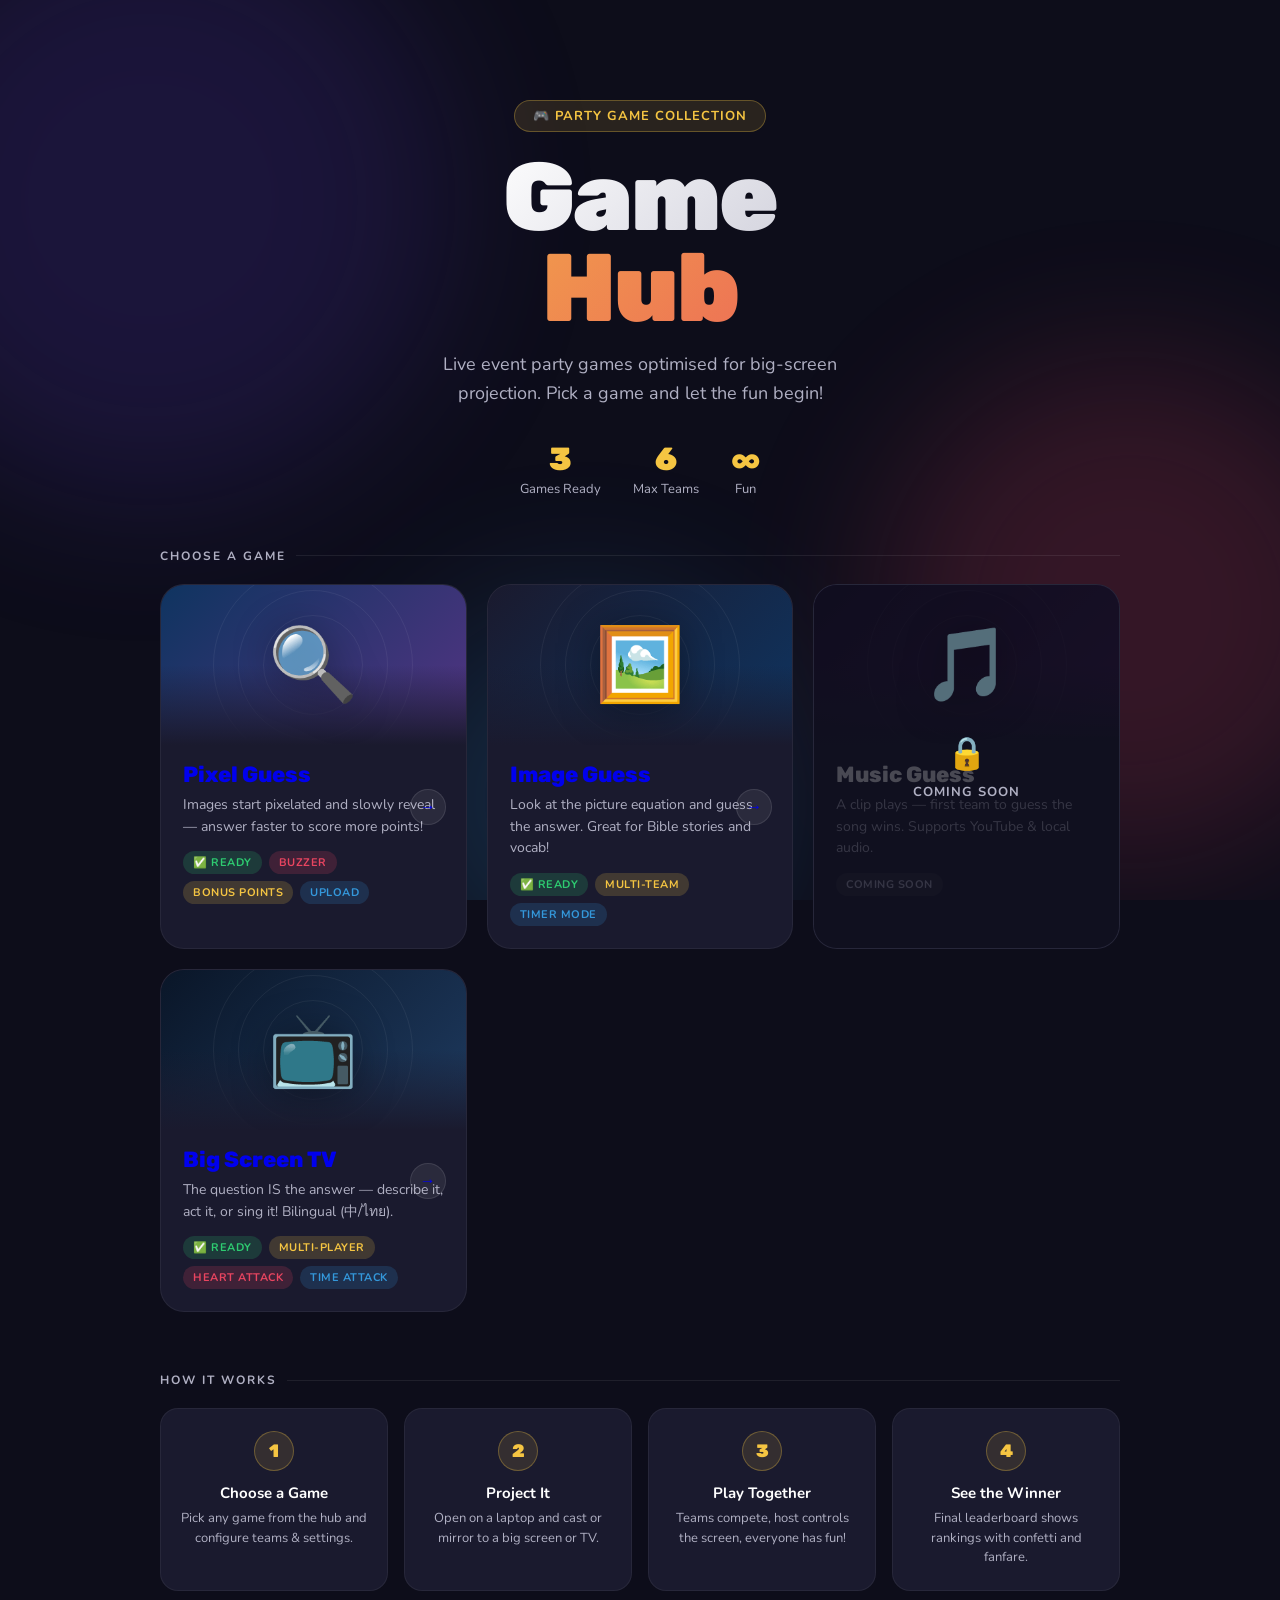
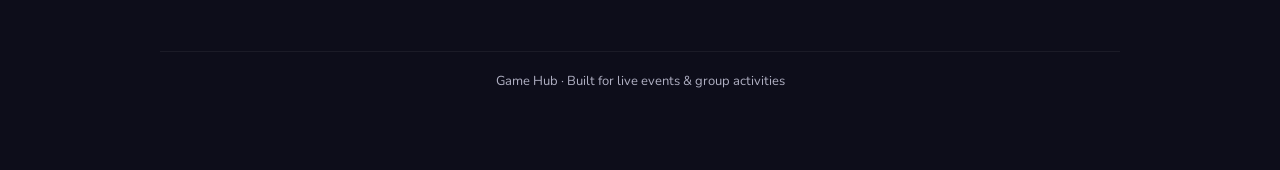
==== commit fc890894: "Update index.html" ====
--- a/index.html
+++ b/index.html
@@ -1,1034 +1,250 @@
 <!DOCTYPE html>
 <html lang="en">
 <head>
-<meta charset="UTF-8"/>
-<meta name="viewport" content="width=device-width,initial-scale=1"/>
-<title>📺 Big Screen TV</title>
-<link rel="preconnect" href="https://fonts.googleapis.com">
-<link href="https://fonts.googleapis.com/css2?family=Nunito:wght@400;700;900&family=Rubik:wght@400;700;900&display=swap" rel="stylesheet">
-<style>
-*{box-sizing:border-box;margin:0;padding:0;}
-:root{
-  --bg:#0d0d1a;--panel:#1a1a2e;--panel2:#16213e;
-  --primary:#f5c542;--primary2:#e0a800;
-  --accent:#e94560;--accent2:#c73652;
-  --green:#2ecc71;--blue:#3498db;--purple:#9b59b6;
-  --text:#fff;--text2:#b0b0c3;
-}
-body{font-family:'Nunito',sans-serif;background:var(--bg);color:var(--text);min-height:100vh;overflow-x:hidden;}
-.hidden{display:none!important;}
-.wrap{max-width:960px;margin:0 auto;padding:20px 16px 60px;}
-.bg-glow{position:fixed;inset:0;pointer-events:none;z-index:0;overflow:hidden;}
-.bg-glow span{position:absolute;border-radius:50%;filter:blur(80px);opacity:.12;}
-.bg-glow span:nth-child(1){width:500px;height:500px;background:#1a0f2e;top:-150px;left:-150px;}
-.bg-glow span:nth-child(2){width:400px;height:400px;background:#e94560;bottom:-100px;right:-100px;}
-.bg-glow span:nth-child(3){width:350px;height:350px;background:#0f3460;top:30%;right:-80px;}
-
-/* ── Page title — fix emoji colour bleed ── */
-.page-title{text-align:center;padding:28px 0 22px;position:relative;z-index:1;}
-.back-btn{position:absolute;left:0;top:50%;transform:translateY(-50%);display:inline-flex;align-items:center;gap:6px;color:var(--text2);font-size:14px;font-weight:700;text-decoration:none;padding:8px 14px;border-radius:10px;background:rgba(255,255,255,.06);border:1px solid rgba(255,255,255,.1);transition:all .15s;}
-.back-btn:hover{background:rgba(255,255,255,.12);color:var(--text);}
-.page-title-inner{display:inline-flex;align-items:center;gap:14px;justify-content:center;}
-/* Emoji in separate span — NOT in gradient clip so it shows true colour */
-.page-title-icon{
-  font-size:clamp(32px,5vw,50px);
-  /* Undo any inherited background-clip so emoji renders normally */
-  -webkit-text-fill-color:initial;
-  background:none;
-}
-.page-title-text{
-  font-family:'Rubik',sans-serif;
-  font-size:clamp(28px,5vw,48px);
-  font-weight:900;
-  background:linear-gradient(135deg,#a29bfe,#f5c542,#e94560);
-  -webkit-background-clip:text;
-  -webkit-text-fill-color:transparent;
-  background-clip:text;
-}
-.page-title p{color:var(--text2);margin-top:6px;font-size:15px;}
-
-/* ── Sections ── */
-.section{background:var(--panel);border-radius:18px;border:1px solid rgba(255,255,255,.07);padding:18px 20px;margin-bottom:14px;position:relative;z-index:1;}
-.sec-title{font-size:12px;font-weight:700;text-transform:uppercase;letter-spacing:1px;color:var(--text2);margin-bottom:14px;display:flex;align-items:center;gap:8px;}
-.sec-title::after{content:'';flex:1;height:1px;background:rgba(255,255,255,.07);}
-.settings-grid{display:grid;grid-template-columns:1fr 1fr;gap:14px;margin-bottom:14px;}
-@media(max-width:580px){.settings-grid{grid-template-columns:1fr;}}
-
-/* ── Pills ── */
-.pill-row{display:flex;flex-wrap:wrap;gap:8px;}
-.pill{padding:7px 14px;border-radius:50px;background:rgba(255,255,255,.07);border:1px solid rgba(255,255,255,.12);cursor:pointer;font-size:13px;font-weight:700;transition:all .15s;color:var(--text2);user-select:none;}
-.pill.sel{background:var(--primary);color:#1a1a00;border-color:var(--primary);}
-.pill:hover:not(.sel){background:rgba(255,255,255,.12);color:var(--text);}
-/* Difficulty pills — match image-guess colours */
-.pill.diff-easy.sel{background:#2ecc71;border-color:#2ecc71;color:#fff;}
-.pill.diff-normal.sel{background:#3498db;border-color:#3498db;color:#fff;}
-.pill.diff-hard.sel{background:#e94560;border-color:#e94560;color:#fff;}
-.pill.diff-extreme.sel{background:#9b59b6;border-color:#9b59b6;color:#fff;}
-.pill.mode-ha.sel{background:linear-gradient(135deg,#e94560,#9b59b6);border:none;color:#fff;}
-
-/* ── Category cards ── */
-.cat-grid-tv{display:grid;grid-template-columns:repeat(auto-fill,minmax(130px,1fr));gap:8px;margin-top:8px;}
-.cat-card{padding:10px 12px;background:var(--panel2);border-radius:10px;border:1px solid rgba(255,255,255,.07);cursor:pointer;display:flex;align-items:center;gap:8px;transition:all .15s;user-select:none;}
-.cat-card.sel{border-color:var(--primary);background:rgba(245,197,66,.1);}
-.cat-card:hover:not(.sel){border-color:rgba(255,255,255,.2);}
-.cat-check{width:16px;height:16px;border-radius:4px;border:2px solid rgba(255,255,255,.2);flex-shrink:0;display:flex;align-items:center;justify-content:center;font-size:11px;}
-.cat-card.sel .cat-check{background:var(--primary);border-color:var(--primary);color:#1a1a00;}
-.cat-label{font-size:13px;font-weight:700;color:var(--text2);}
-.cat-card.sel .cat-label{color:var(--text);}
-
-/* ── Pool bar ── */
-.pool-bar{display:flex;align-items:center;gap:10px;padding:10px 14px;background:var(--panel2);border-radius:10px;margin-top:12px;font-size:13px;color:var(--text2);}
-.pool-dot{width:8px;height:8px;border-radius:50%;background:#555;flex-shrink:0;}
-.pool-dot.ok{background:var(--green);}.pool-dot.warn{background:var(--primary);}.pool-dot.err{background:var(--accent);}
-
-/* ── Team/Player inputs ── */
-.team-inputs{display:flex;flex-direction:column;gap:8px;margin-top:10px;}
-.team-row{display:flex;align-items:center;gap:10px;}
-.team-dot{width:12px;height:12px;border-radius:50%;flex-shrink:0;}
-.team-inp{flex:1;background:rgba(255,255,255,.07);border:1px solid rgba(255,255,255,.12);border-radius:8px;padding:8px 12px;color:var(--text);font-family:'Nunito',sans-serif;font-size:14px;outline:none;}
-.team-inp:focus{border-color:var(--primary);}
-
-/* ── TA per-player diff ── */
-.ta-player-diff{background:var(--panel2);border-radius:12px;padding:12px 14px;margin-top:10px;}
-.ta-player-diff-row{display:flex;align-items:center;flex-wrap:wrap;gap:8px;padding:7px 0;border-bottom:1px solid rgba(255,255,255,.05);}
-.ta-player-diff-row:last-child{border-bottom:none;}
-.ta-player-name{font-weight:700;font-size:14px;min-width:80px;}
-
-/* ── Buttons ── */
-.btn{display:inline-flex;align-items:center;justify-content:center;gap:7px;padding:11px 24px;font-family:'Rubik',sans-serif;font-size:16px;font-weight:700;border:none;border-radius:12px;cursor:pointer;transition:transform .15s,box-shadow .15s;text-decoration:none;}
-.btn:hover{transform:translateY(-2px);}.btn:active{transform:translateY(1px);}
-.btn:disabled{opacity:.4;cursor:not-allowed;transform:none!important;}
-.btn-primary{background:var(--primary);color:#1a1a00;box-shadow:0 5px 0 var(--primary2);}
-.btn-ghost{background:rgba(255,255,255,.08);color:var(--text);border:1px solid rgba(255,255,255,.14);}
-.btn-ghost:hover{background:rgba(255,255,255,.14);}
-.btn-sm{padding:8px 16px;font-size:14px;}
-.cta-row{display:flex;gap:10px;justify-content:center;padding-top:4px;position:relative;z-index:1;}
-
-/* ══════════ GAME ══════════ */
-#screen-game{display:none;}
-.score-bar{display:flex;gap:8px;justify-content:center;flex-wrap:wrap;margin-bottom:14px;}
-.chip{background:var(--panel2);border:1px solid rgba(255,255,255,.08);border-radius:50px;padding:7px 14px;font-weight:700;font-size:14px;display:flex;align-items:center;gap:7px;transition:all .2s;}
-.chip.active-player{border-color:var(--primary);background:rgba(245,197,66,.15);transform:scale(1.06);}
-.dot{width:9px;height:9px;border-radius:50%;display:inline-block;flex-shrink:0;}
-.q-progress{height:4px;background:rgba(255,255,255,.07);border-radius:2px;margin-bottom:10px;overflow:hidden;}
-.q-bar{height:100%;background:linear-gradient(90deg,#f5c542,#e94560);border-radius:2px;width:0;transition:width .4s;}
-.q-counter-row{display:flex;align-items:center;gap:8px;margin-bottom:14px;flex-wrap:wrap;}
-.q-counter{font-size:13px;font-weight:700;color:var(--text2);}
-.round-badge{font-size:12px;font-weight:700;padding:3px 10px;border-radius:20px;background:rgba(255,255,255,.08);color:var(--text2);}
-.q-diff-badge{font-size:12px;font-weight:700;padding:3px 12px;border-radius:20px;text-transform:uppercase;letter-spacing:.5px;}
-.diff-easy{background:rgba(46,204,113,.18);color:#2ecc71;}
-.diff-normal{background:rgba(52,152,219,.18);color:#3498db;}
-.diff-hard{background:rgba(233,69,96,.18);color:#e94560;}
-.diff-extreme{background:rgba(155,89,182,.18);color:#9b59b6;}
-
-/* ── Big answer card — NO BLUR — question IS the answer ── */
-.answer-card{
-  position:relative;
-  background:var(--panel);
-  border-radius:24px;
-  border:2px solid rgba(255,255,255,.08);
-  margin:0 auto 16px;
-  max-width:860px;
-  min-height:200px;
-  display:flex;
-  flex-direction:column;
-  align-items:center;
-  justify-content:center;
-  padding:32px 36px;
-  overflow:hidden;
-}
-.answer-card::before{content:'';position:absolute;inset:0;background:radial-gradient(ellipse at 50% 50%,rgba(162,155,254,.06) 0%,transparent 70%);pointer-events:none;}
-.cat-tag{position:absolute;top:14px;left:18px;font-size:12px;font-weight:700;text-transform:uppercase;letter-spacing:.5px;color:var(--text2);background:rgba(255,255,255,.06);padding:3px 10px;border-radius:12px;}
-.lang-tag{position:absolute;top:14px;right:18px;font-size:12px;font-weight:700;color:var(--text2);}
-/* Primary ZH line */
-.answer-line-zh{font-family:'Rubik',sans-serif;font-size:clamp(28px,5.5vw,64px);font-weight:900;color:var(--text);text-align:center;line-height:1.15;letter-spacing:-.5px;}
-/* Secondary TH line */
-.answer-line-th{font-family:'Nunito',sans-serif;font-size:clamp(20px,3.5vw,44px);font-weight:700;color:var(--text2);text-align:center;line-height:1.3;margin-top:8px;}
-/* Single language: bigger */
-.answer-line-single{font-family:'Rubik',sans-serif;font-size:clamp(36px,7vw,80px);font-weight:900;color:var(--text);text-align:center;line-height:1.1;letter-spacing:-.5px;}
-.diff-strip{position:absolute;bottom:0;left:0;right:0;height:4px;border-radius:0 0 22px 22px;}
-.diff-strip.easy{background:#2ecc71;}.diff-strip.normal{background:#3498db;}
-.diff-strip.hard{background:#e94560;}.diff-strip.extreme{background:#9b59b6;}
-
-/* HA 3-second countdown overlay ON the answer card */
-.ha-countdown-overlay{
-  position:absolute;inset:0;z-index:10;
-  background:rgba(13,13,26,.92);
-  border-radius:22px;
-  display:flex;flex-direction:column;align-items:center;justify-content:center;gap:8px;
-  transition:opacity .3s;
-}
-.ha-countdown-overlay.fade-out{opacity:0;pointer-events:none;}
-.ha-countdown-name{font-family:'Rubik',sans-serif;font-size:28px;font-weight:900;color:#fff;}
-.ha-countdown-label{font-size:14px;color:var(--text2);text-transform:uppercase;letter-spacing:1px;}
-.ha-countdown-num{font-family:'Rubik',sans-serif;font-size:72px;font-weight:900;color:var(--accent);animation:haNumPop .5s ease-in-out;}
-@keyframes haNumPop{0%{transform:scale(.6);opacity:0;}60%{transform:scale(1.2);}100%{transform:scale(1);opacity:1;}}
-
-/* HA target banner above card */
-.ha-banner{text-align:center;margin-bottom:10px;padding:10px 16px;background:linear-gradient(135deg,rgba(233,69,96,.2),rgba(155,89,182,.2));border:1px solid rgba(233,69,96,.3);border-radius:14px;}
-.ha-banner .ha-label{font-size:12px;color:var(--text2);font-weight:700;text-transform:uppercase;letter-spacing:1px;margin-bottom:4px;}
-.ha-banner .ha-name{font-family:'Rubik',sans-serif;font-size:26px;font-weight:900;color:#fff;text-shadow:0 2px 12px rgba(233,69,96,.6);}
-.ha-banner .ha-note{font-size:12px;color:var(--text2);margin-top:3px;}
-
-/* Bonus ×2 */
-.bonus-banner{position:fixed;top:90px;right:20px;z-index:998;display:flex;flex-direction:column;align-items:center;transform:rotate(6deg);pointer-events:none;}
-.bonus-word{font-family:'Rubik',sans-serif;font-weight:900;font-size:16px;color:#f5c542;text-shadow:-2px -2px 0 #a06c00,2px -2px 0 #a06c00,-2px 2px 0 #a06c00,2px 2px 0 #a06c00,0 3px 8px rgba(0,0,0,.6);letter-spacing:1px;line-height:1;}
-.bonus-num{font-family:'Rubik',sans-serif;font-weight:900;font-size:48px;color:#fff700;line-height:.9;text-shadow:-3px -3px 0 #c47a00,3px -3px 0 #c47a00,-3px 3px 0 #c47a00,3px 3px 0 #c47a00,0 6px 20px rgba(245,197,66,.8);animation:bonusPulse 1s infinite;}
-@keyframes bonusPulse{0%,100%{transform:scale(1);}50%{transform:scale(1.12);}}
-
-/* ── Scoring buttons ── */
-.team-btns{display:grid;grid-template-columns:repeat(auto-fit,minmax(150px,1fr));gap:10px;margin:12px 0;}
-.tsb{padding:16px 12px;border-radius:16px;border:none;font-family:'Rubik',sans-serif;font-size:16px;font-weight:700;cursor:pointer;transition:transform .15s,box-shadow .15s;box-shadow:0 5px 0 rgba(0,0,0,.3);display:flex;align-items:center;justify-content:space-between;}
-.tsb:hover{transform:translateY(-2px);}.tsb:active{transform:translateY(1px);}
-.tsb:disabled{opacity:.4;cursor:not-allowed;transform:none;}
-.tsb.is-scored{box-shadow:0 0 0 3px #fff,0 5px 0 rgba(0,0,0,.3);}
-.tsb-pts{background:rgba(0,0,0,.2);padding:3px 10px;border-radius:8px;font-size:13px;white-space:nowrap;}
-
-.ctrl-row{display:flex;gap:10px;justify-content:center;flex-wrap:wrap;}
-
-/* Timer */
-.hub-timer{position:fixed;top:16px;right:20px;font-family:'Rubik',sans-serif;font-size:44px;font-weight:900;background:var(--panel);color:var(--text);padding:8px 20px;border-radius:14px;z-index:999;min-width:110px;text-align:center;border:2px solid rgba(255,255,255,.1);box-shadow:0 4px 20px rgba(0,0,0,.4);}
-.hub-timer.warn{color:var(--accent);border-color:var(--accent);animation:timerWarn .5s infinite;}
-@keyframes timerWarn{0%{transform:scale(1);box-shadow:0 4px 20px rgba(0,0,0,.4);}50%{transform:scale(1.08);box-shadow:0 4px 40px rgba(233,69,96,.6);}100%{transform:scale(1);}}
-
-/* Time-up flash */
-.timeup-overlay{position:fixed;inset:0;z-index:9998;pointer-events:none;display:flex;align-items:center;justify-content:center;}
-.timeup-text{font-family:'Rubik',sans-serif;font-size:clamp(60px,15vw,140px);font-weight:900;color:var(--accent);text-shadow:0 0 60px rgba(233,69,96,.8);animation:timeupPop .6s both;}
-@keyframes timeupPop{0%{transform:scale(0) rotate(-20deg);opacity:0;}60%{transform:scale(1.2) rotate(3deg);}100%{transform:scale(1) rotate(0);opacity:1;}}
-
-/* TA wait */
-.ta-wait{text-align:center;padding:36px 20px;color:var(--text2);font-size:18px;line-height:1.7;}
-.ta-wait strong{display:block;font-family:'Rubik',sans-serif;font-size:30px;color:var(--text);margin-bottom:8px;}
-.ta-diff-info{display:inline-block;margin-top:8px;font-size:14px;padding:5px 14px;border-radius:20px;background:rgba(255,255,255,.08);}
-
-/* Round transition */
-#screen-round{display:none;text-align:center;padding:60px 20px;}
-.round-num{font-family:'Rubik',sans-serif;font-size:clamp(80px,20vw,160px);font-weight:900;background:linear-gradient(135deg,#f5c542,#e94560);-webkit-background-clip:text;-webkit-text-fill-color:transparent;background-clip:text;line-height:1;animation:roundPop .6s both;}
-.round-label{font-family:'Rubik',sans-serif;font-size:clamp(20px,4vw,32px);font-weight:700;color:var(--text2);margin-bottom:28px;letter-spacing:2px;text-transform:uppercase;animation:roundPop .6s .1s both;}
-.round-scores{display:flex;gap:12px;justify-content:center;flex-wrap:wrap;margin-bottom:32px;}
-.round-chip{background:var(--panel);border:1px solid rgba(255,255,255,.1);border-radius:14px;padding:12px 20px;display:flex;flex-direction:column;align-items:center;gap:4px;min-width:100px;}
-.round-chip .rc-name{font-size:13px;color:var(--text2);font-weight:700;}
-.round-chip .rc-score{font-family:'Rubik',sans-serif;font-size:26px;font-weight:900;color:var(--primary);}
-@keyframes roundPop{0%{transform:scale(.5);opacity:0;}70%{transform:scale(1.1);}100%{transform:scale(1);opacity:1;}}
-
-/* End screen */
-#screen-end{display:none;text-align:center;padding-top:20px;}
-#screen-end h2{font-family:'Rubik',sans-serif;font-size:40px;font-weight:900;background:linear-gradient(135deg,#f5c542,#e94560);-webkit-background-clip:text;-webkit-text-fill-color:transparent;background-clip:text;margin-bottom:8px;}
-.sub{color:var(--text2);margin-bottom:24px;}
-.lb{list-style:none;max-width:500px;margin:0 auto 28px;background:var(--panel);border-radius:18px;padding:18px 20px;border:1px solid rgba(255,255,255,.07);}
-.lb li{display:flex;align-items:center;gap:12px;padding:11px 12px;margin:4px 0;background:var(--panel2);border-radius:10px;font-size:16px;font-weight:700;animation:slideIn .4s both;}
-.lb li:nth-child(1){background:rgba(245,197,66,.18);border:1px solid rgba(245,197,66,.35);}
-.lb li:nth-child(2){background:rgba(180,180,200,.1);}
-.lb li:nth-child(3){background:rgba(205,127,50,.12);}
-.lb-score{margin-left:auto;color:var(--primary);font-size:20px;}
-@keyframes screenShake{0%,100%{transform:none}10%{transform:translate(-6px,4px) rotate(-1deg)}20%{transform:translate(6px,-4px) rotate(1deg)}30%{transform:translate(-5px,3px)}40%{transform:translate(5px,-3px)}70%,90%{transform:none}}
-.shake{animation:screenShake .6s both;}
-@keyframes pop{0%{transform:scale(.85)}60%{transform:scale(1.08)}100%{transform:scale(1)}}
-@keyframes pulse{0%,100%{transform:scale(1)}50%{transform:scale(1.05)}}
-@keyframes confetti-fall{to{transform:translateY(110vh) rotate(720deg);opacity:0;}}
-@keyframes slideIn{from{opacity:0;transform:translateX(-14px)}to{opacity:1;transform:none}}
-</style>
+  <meta charset="UTF-8"/>
+  <meta name="viewport" content="width=device-width, initial-scale=1"/>
+  <title>🎮 Game Hub</title>
+  <link rel="preconnect" href="https://fonts.googleapis.com">
+  <link href="https://fonts.googleapis.com/css2?family=Nunito:wght@400;700;900&family=Rubik:wght@400;700;900&display=swap" rel="stylesheet">
+  <style>
+    *{box-sizing:border-box;margin:0;padding:0;}
+    :root{
+      --bg:#0d0d1a;--panel:#1a1a2e;--panel2:#16213e;
+      --primary:#f5c542;--primary2:#e0a800;
+      --accent:#e94560;--text:#fff;--text2:#b0b0c3;
+    }
+    body{font-family:'Nunito',sans-serif;background:var(--bg);color:var(--text);min-height:100vh;overflow-x:hidden;}
+
+    /* Animated background */
+    .bg-glow{position:fixed;inset:0;pointer-events:none;z-index:0;overflow:hidden;}
+    .bg-glow span{position:absolute;border-radius:50%;filter:blur(80px);opacity:.18;animation:float 8s ease-in-out infinite;}
+    .bg-glow span:nth-child(1){width:600px;height:600px;background:#5e3ccc;top:-100px;left:-150px;animation-delay:0s;}
+    .bg-glow span:nth-child(2){width:500px;height:500px;background:#e94560;top:40%;right:-100px;animation-delay:-3s;}
+    .bg-glow span:nth-child(3){width:400px;height:400px;background:#3498db;bottom:-100px;left:30%;animation-delay:-5s;}
+    @keyframes float{0%,100%{transform:translateY(0) scale(1);}50%{transform:translateY(-30px) scale(1.05);}}
+
+    .wrap{max-width:1000px;margin:0 auto;padding:40px 20px 80px;position:relative;z-index:1;}
+
+    /* Hero */
+    .hero{text-align:center;padding:60px 0 50px;animation:fadeUp .7s both;}
+    .hero-badge{
+      display:inline-block;background:rgba(245,197,66,.12);color:var(--primary);
+      border:1px solid rgba(245,197,66,.3);border-radius:50px;
+      padding:6px 18px;font-size:13px;font-weight:700;letter-spacing:1px;
+      text-transform:uppercase;margin-bottom:20px;
+    }
+    .hero h1{
+      font-family:'Rubik',sans-serif;font-size:clamp(52px,10vw,96px);font-weight:900;
+      line-height:.95;letter-spacing:-2px;margin-bottom:16px;
+    }
+    .hero h1 .line1{display:block;background:linear-gradient(135deg,#fff 30%,#b0b0c3);-webkit-background-clip:text;-webkit-text-fill-color:transparent;background-clip:text;}
+    .hero h1 .line2{display:block;background:linear-gradient(135deg,#f5c542,#e94560);-webkit-background-clip:text;-webkit-text-fill-color:transparent;background-clip:text;}
+    .hero p{font-size:18px;color:var(--text2);max-width:480px;margin:0 auto 32px;line-height:1.6;}
+    .hero-stats{display:flex;gap:32px;justify-content:center;flex-wrap:wrap;}
+    .stat{text-align:center;}
+    .stat-num{font-family:'Rubik',sans-serif;font-size:32px;font-weight:900;color:var(--primary);}
+    .stat-lbl{font-size:13px;color:var(--text2);margin-top:2px;}
+
+    /* Section label */
+    .section-label{
+      font-size:12px;font-weight:700;text-transform:uppercase;letter-spacing:2px;
+      color:var(--text2);margin-bottom:20px;display:flex;align-items:center;gap:10px;
+    }
+    .section-label::after{content:'';flex:1;height:1px;background:rgba(255,255,255,.08);}
+
+    /* Game grid */
+    .game-grid{display:grid;grid-template-columns:repeat(auto-fill,minmax(300px,1fr));gap:20px;margin-bottom:60px;}
+
+    .game-card{
+      background:var(--panel);border-radius:24px;
+      border:1px solid rgba(255,255,255,.06);
+      overflow:hidden;text-decoration:none;display:block;
+      transition:transform .2s,box-shadow .2s,border-color .2s;
+      animation:fadeUp .6s both;position:relative;
+    }
+    .game-card:hover{transform:translateY(-8px);box-shadow:0 24px 60px rgba(0,0,0,.5);border-color:rgba(255,255,255,.15);}
+    .game-card:nth-child(2){animation-delay:.1s;}
+    .game-card:nth-child(3){animation-delay:.2s;}
+    .game-card:nth-child(4){animation-delay:.3s;}
+
+    .card-banner{height:160px;display:flex;align-items:center;justify-content:center;position:relative;overflow:hidden;}
+    .card-banner .emoji{font-size:72px;position:relative;z-index:1;filter:drop-shadow(0 4px 20px rgba(0,0,0,.4));transition:transform .3s;}
+    .game-card:hover .emoji{transform:scale(1.15) rotate(-5deg);}
+    .card-banner::after{content:'';position:absolute;inset:0;background:linear-gradient(to bottom,transparent 50%,var(--panel));}
+
+    /* Shimmer rings behind emoji */
+    .card-banner .ring{position:absolute;border-radius:50%;border:1px solid rgba(255,255,255,.06);animation:ring-pulse 3s ease-in-out infinite;}
+    .ring:nth-child(1){width:100px;height:100px;animation-delay:0s;}
+    .ring:nth-child(2){width:150px;height:150px;animation-delay:.5s;}
+    .ring:nth-child(3){width:200px;height:200px;animation-delay:1s;}
+    @keyframes ring-pulse{0%,100%{opacity:.3;transform:scale(1);}50%{opacity:.6;transform:scale(1.05);}}
+
+    .card-body{padding:16px 22px 22px;}
+    .card-body h2{font-family:'Rubik',sans-serif;font-size:22px;font-weight:800;margin-bottom:6px;}
+    .card-body p{font-size:14px;color:var(--text2);line-height:1.55;margin-bottom:14px;}
+    .badge-row{display:flex;gap:7px;flex-wrap:wrap;align-items:center;}
+    .badge{font-size:11px;font-weight:700;padding:4px 10px;border-radius:20px;text-transform:uppercase;letter-spacing:.5px;}
+    .b-green{background:rgba(46,204,113,.18);color:#2ecc71;}
+    .b-yellow{background:rgba(245,197,66,.18);color:#f5c542;}
+    .b-red{background:rgba(233,69,96,.18);color:#e94560;}
+    .b-blue{background:rgba(52,152,219,.18);color:#3498db;}
+    .b-gray{background:rgba(255,255,255,.07);color:var(--text2);}
+
+    .card-arrow{
+      position:absolute;top:50%;right:20px;transform:translateY(-50%);
+      width:36px;height:36px;border-radius:50%;
+      background:rgba(255,255,255,.07);border:1px solid rgba(255,255,255,.1);
+      display:flex;align-items:center;justify-content:center;
+      font-size:16px;transition:all .2s;margin-top:40px;
+    }
+    .game-card:hover .card-arrow{background:var(--primary);border-color:var(--primary);color:#1a1a00;}
+
+    /* Coming soon */
+    .coming-soon{position:absolute;inset:0;background:rgba(13,13,26,.75);display:flex;flex-direction:column;align-items:center;justify-content:center;gap:8px;cursor:not-allowed;}
+    .coming-soon span:first-child{font-size:32px;}
+    .coming-soon span:last-child{font-size:13px;font-weight:700;color:var(--text2);letter-spacing:1px;text-transform:uppercase;}
+
+    /* How it works */
+    .how-section{margin-bottom:60px;}
+    .steps{display:grid;grid-template-columns:repeat(auto-fit,minmax(200px,1fr));gap:16px;}
+    .step{background:var(--panel);border-radius:18px;border:1px solid rgba(255,255,255,.06);padding:22px 20px;text-align:center;}
+    .step-num{width:40px;height:40px;border-radius:50%;background:rgba(245,197,66,.12);border:1px solid rgba(245,197,66,.3);color:var(--primary);font-family:'Rubik',sans-serif;font-weight:900;font-size:18px;display:flex;align-items:center;justify-content:center;margin:0 auto 12px;}
+    .step h4{font-size:15px;font-weight:700;margin-bottom:6px;}
+    .step p{font-size:13px;color:var(--text2);line-height:1.5;}
+
+    /* Footer */
+    footer{text-align:center;color:var(--text2);font-size:13px;padding-top:20px;border-top:1px solid rgba(255,255,255,.06);}
+
+    @keyframes fadeUp{from{opacity:0;transform:translateY(24px);}to{opacity:1;transform:translateY(0);}}
+  </style>
 </head>
 <body>
-<div class="bg-glow"><span></span><span></span><span></span></div>
-<button class="btn" id="bgm-btn" style="position:fixed;bottom:18px;right:18px;z-index:900;width:46px;height:46px;border-radius:50%;padding:0;font-size:20px;background:rgba(255,255,255,.08);border:1px solid rgba(255,255,255,.15);">🔇</button>
+
+<div class="bg-glow">
+  <span></span><span></span><span></span>
+</div>
+
 <div class="wrap">
 
-<!-- ══════════ SETUP ══════════ -->
-<div id="screen-setup">
-<div class="page-title">
-  <!-- Fix 1: icon separate from gradient text -->
-  <a href="../index.html" class="back-btn">← Back</a>
-  <div class="page-title-inner">
-    <span class="page-title-icon">📺</span>
-    <span class="page-title-text">Big Screen TV</span>
-  </div>
-  <p>The question IS the answer — describe it, act it, or sing it!</p>
-</div>
-
-<!-- Language & Content -->
-<div class="section">
-  <div class="sec-title">Language &amp; Content</div>
-  <div class="settings-grid" style="margin-bottom:12px;">
-    <div>
-      <p style="font-size:12px;color:var(--text2);font-weight:700;text-transform:uppercase;letter-spacing:.5px;margin-bottom:8px;">Display Language</p>
-      <!-- Fix 2: no emoji in language pills -->
-      <div class="pill-row" id="lang-opts">
-        <div class="pill sel" data-val="both">Both</div>
-        <div class="pill" data-val="zh">中</div>
-        <div class="pill" data-val="th">ไทย</div>
-      </div>
-    </div>
-    <div>
-      <p style="font-size:12px;color:var(--text2);font-weight:700;text-transform:uppercase;letter-spacing:.5px;margin-bottom:8px;">Categories</p>
-      <div class="cat-grid-tv" id="cat-grid"></div>
+  <!-- Hero -->
+  <div class="hero">
+    <div class="hero-badge">🎮 Party Game Collection</div>
+    <h1>
+      <span class="line1">Game</span>
+      <span class="line2">Hub</span>
+    </h1>
+    <p>Live event party games optimised for big-screen projection. Pick a game and let the fun begin!</p>
+    <div class="hero-stats">
+      <div class="stat"><div class="stat-num">3</div><div class="stat-lbl">Games Ready</div></div>
+      <div class="stat"><div class="stat-num">6</div><div class="stat-lbl">Max Teams</div></div>
+      <div class="stat"><div class="stat-num">∞</div><div class="stat-lbl">Fun</div></div>
     </div>
   </div>
-  <div class="pool-bar" id="pool-bar">
-    <div class="pool-dot warn" id="pool-dot"></div>
-    <span id="pool-text">Loading questions…</span>
+
+  <!-- Games -->
+  <div class="section-label">Choose a Game</div>
+  <div class="game-grid">
+
+    <!-- Pixel Guess -->
+    <a href="pixel-guess/index.html" class="game-card">
+      <div class="card-banner" style="background:linear-gradient(135deg,#0f3460,#533483);">
+        <div class="ring"></div><div class="ring"></div><div class="ring"></div>
+        <span class="emoji">🔍</span>
+      </div>
+      <div class="card-body">
+        <h2>Pixel Guess</h2>
+        <p>Images start pixelated and slowly reveal — answer faster to score more points!</p>
+        <div class="badge-row">
+          <span class="badge b-green">✅ Ready</span>
+          <span class="badge b-red">Buzzer</span>
+          <span class="badge b-yellow">Bonus Points</span>
+          <span class="badge b-blue">Upload</span>
+        </div>
+      </div>
+      <div class="card-arrow">→</div>
+    </a>
+
+    <!-- Image Guess -->
+    <a href="image-guess/index.html" class="game-card">
+      <div class="card-banner" style="background:linear-gradient(135deg,#1a1a2e,#0f3460);">
+        <div class="ring"></div><div class="ring"></div><div class="ring"></div>
+        <span class="emoji">🖼️</span>
+      </div>
+      <div class="card-body">
+        <h2>Image Guess</h2>
+        <p>Look at the picture equation and guess the answer. Great for Bible stories and vocab!</p>
+        <div class="badge-row">
+          <span class="badge b-green">✅ Ready</span>
+          <span class="badge b-yellow">Multi-team</span>
+          <span class="badge b-blue">Timer Mode</span>
+        </div>
+      </div>
+      <div class="card-arrow">→</div>
+    </a>
+
+    <!-- Music Guess -->
+    <div class="game-card" style="cursor:default;">
+      <div class="card-banner" style="background:linear-gradient(135deg,#1a0f2e,#3d1a4e);">
+        <div class="ring"></div><div class="ring"></div><div class="ring"></div>
+        <span class="emoji">🎵</span>
+      </div>
+      <div class="card-body">
+        <h2>Music Guess</h2>
+        <p>A clip plays — first team to guess the song wins. Supports YouTube &amp; local audio.</p>
+        <div class="badge-row"><span class="badge b-gray">Coming Soon</span></div>
+      </div>
+      <div class="coming-soon"><span>🔒</span><span>Coming Soon</span></div>
+    </div>
+
+    <!-- TV Quiz -->
+    <a href="tv-game/index.html" class="game-card">
+      <div class="card-banner" style="background:linear-gradient(135deg,#0a1628,#1e3a5f);">
+        <div class="ring"></div><div class="ring"></div><div class="ring"></div>
+        <span class="emoji">📺</span>
+      </div>
+      <div class="card-body">
+        <h2>Big Screen TV</h2>
+        <p>The question IS the answer — describe it, act it, or sing it! Bilingual (中/ไทย).</p>
+        <div class="badge-row">
+          <span class="badge b-green">✅ Ready</span>
+          <span class="badge b-yellow">Multi-player</span>
+          <span class="badge b-red">Heart Attack</span>
+          <span class="badge b-blue">Time Attack</span>
+        </div>
+      </div>
+      <div class="card-arrow">→</div>
+    </a>
+
   </div>
-</div>
-
-<!-- Difficulty -->
-<div class="section">
-  <div class="sec-title">Difficulty <span style="font-size:11px;font-weight:400;text-transform:none;letter-spacing:0;margin-left:4px;">(multi-select · Easy +2 · Normal +3 · Hard +7 · Extreme +10)</span></div>
-  <div class="pill-row" id="diff-opts">
-    <div class="pill diff-easy sel"    data-val="easy">😊 Easy</div>
-    <div class="pill diff-normal sel"  data-val="normal">😐 Normal</div>
-    <div class="pill diff-hard sel"    data-val="hard">😤 Hard</div>
-    <div class="pill diff-extreme sel" data-val="extreme">💀 Extreme</div>
-  </div>
-</div>
-
-<!-- Game Mode -->
-<div class="section">
-  <div class="sec-title">Game Mode</div>
-  <div class="pill-row" id="mode-opts">
-    <div class="pill sel" data-val="standard">🎯 Standard</div>
-    <div class="pill" data-val="timeAttack">⏱ Time Attack</div>
-    <div class="pill mode-ha" data-val="heartAttack">❤️‍🔥 Heart Attack</div>
-  </div>
-  <!-- Standard -->
-  <div id="std-sub" style="margin-top:14px;">
-    <p style="font-size:12px;color:var(--text2);font-weight:700;margin-bottom:8px;">TIMER PER QUESTION</p>
-    <div class="pill-row" id="pq-opts">
-      <div class="pill" data-val="15">15s</div>
-      <div class="pill" data-val="20">20s</div>
-      <div class="pill sel" data-val="30">30s</div>
-      <div class="pill" data-val="45">45s</div>
-      <div class="pill" data-val="0">Off</div>
-    </div>
-    <p style="font-size:12px;color:var(--text2);margin-top:10px;line-height:1.5;">💡 First 10 seconds → <strong>×2 points</strong>! (when timer is on)</p>
-  </div>
-  <!-- Time Attack -->
-  <div id="ta-sub" style="display:none;margin-top:14px;">
-    <p style="font-size:12px;color:var(--text2);font-weight:700;margin-bottom:8px;">TOTAL TIME PER PLAYER</p>
-    <div class="pill-row" id="total-opts">
-      <div class="pill sel" data-val="60">1 min</div>
-      <div class="pill" data-val="120">2 min</div>
-      <div class="pill" data-val="180">3 min</div>
-    </div>
-    <!-- Fix 5: skip info -->
-    <p style="font-size:12px;color:var(--text2);margin-top:10px;line-height:1.5;">⏭ Each player has <strong>3 skips</strong> per round.</p>
-    <p style="font-size:12px;color:var(--text2);font-weight:700;margin:12px 0 8px;">DIFFICULTY PER PLAYER (multi-select)</p>
-    <!-- Fix 6: diff pills with proper colours -->
-    <div class="ta-player-diff" id="ta-player-diff-wrap">
-      <p style="font-size:12px;color:var(--text2);">Set players below first.</p>
+
+  <!-- How it works -->
+  <div class="how-section">
+    <div class="section-label">How It Works</div>
+    <div class="steps">
+      <div class="step">
+        <div class="step-num">1</div>
+        <h4>Choose a Game</h4>
+        <p>Pick any game from the hub and configure teams &amp; settings.</p>
+      </div>
+      <div class="step">
+        <div class="step-num">2</div>
+        <h4>Project It</h4>
+        <p>Open on a laptop and cast or mirror to a big screen or TV.</p>
+      </div>
+      <div class="step">
+        <div class="step-num">3</div>
+        <h4>Play Together</h4>
+        <p>Teams compete, host controls the screen, everyone has fun!</p>
+      </div>
+      <div class="step">
+        <div class="step-num">4</div>
+        <h4>See the Winner</h4>
+        <p>Final leaderboard shows rankings with confetti and fanfare.</p>
+      </div>
     </div>
   </div>
-  <!-- Heart Attack -->
-  <div id="ha-sub" style="display:none;margin-top:14px;">
-    <p style="font-size:12px;color:var(--text2);font-weight:700;margin-bottom:8px;">TIME TO ANSWER</p>
-    <div class="pill-row" id="ha-time-opts">
-      <div class="pill" data-val="10">10s</div>
-      <div class="pill sel" data-val="15">15s</div>
-      <div class="pill" data-val="20">20s</div>
-      <div class="pill" data-val="30">30s</div>
-    </div>
-    <p style="font-size:12px;color:var(--text2);margin-top:10px;line-height:1.5;">
-      ❤️ Each player starts with <strong>10 pts</strong>. Random player called each round.<br>
-      Question shown after <strong>3-second countdown</strong>. No answer → <strong>−1 pt</strong>.
-    </p>
-  </div>
+
+  <footer>Game Hub · Built for live events &amp; group activities</footer>
 </div>
-
-<!-- Questions & Rounds -->
-<div class="settings-grid">
-  <div class="section">
-    <div class="sec-title">Questions per Round</div>
-    <div class="pill-row" id="q-opts">
-      <div class="pill" data-val="5">5</div>
-      <div class="pill sel" data-val="10">10</div>
-      <div class="pill" data-val="15">15</div>
-      <div class="pill" data-val="20">20</div>
-      <div class="pill" data-val="999">All</div>
-    </div>
-  </div>
-  <div class="section">
-    <div class="sec-title">Rounds</div>
-    <div class="pill-row" id="round-opts">
-      <div class="pill sel" data-val="1">1</div>
-      <div class="pill" data-val="2">2</div>
-      <div class="pill" data-val="3">3</div>
-    </div>
-  </div>
-</div>
-
-<!-- Players -->
-<div class="section">
-  <div class="sec-title">Players</div>
-  <div class="pill-row" id="player-count-opts">
-    <div class="pill" data-val="1">1</div>
-    <div class="pill sel" data-val="2">2</div>
-    <div class="pill" data-val="3">3</div>
-    <div class="pill" data-val="4">4</div>
-    <div class="pill" data-val="5">5</div>
-    <div class="pill" data-val="6">6</div>
-    <div class="pill" data-val="7">7</div>
-    <div class="pill" data-val="8">8</div>
-    <div class="pill" data-val="9">9</div>
-    <div class="pill" data-val="10">10</div>
-  </div>
-  <div class="team-inputs" id="team-inputs"></div>
-</div>
-
-<div class="cta-row">
-  <a href="../index.html" class="btn btn-ghost" style="text-decoration:none">← Back</a>
-  <button class="btn btn-primary" id="start-btn" disabled>▶ Start Game</button>
-</div>
-</div><!-- /screen-setup -->
-
-<!-- ══════════ GAME ══════════ -->
-<div id="screen-game">
-  <div id="hub-timer" class="hub-timer hidden"></div>
-  <div class="score-bar" id="score-bar"></div>
-  <div class="q-progress"><div class="q-bar" id="q-bar"></div></div>
-  <div class="q-counter-row">
-    <span class="q-counter" id="q-counter">Q 1 / 10</span>
-    <span class="round-badge" id="round-badge">Round 1</span>
-    <span class="q-diff-badge" id="q-diff"></span>
-    <span style="font-size:12px;color:var(--text2);margin-left:auto;" id="q-unseen"></span>
-  </div>
-  <!-- HA banner -->
-  <div id="ha-banner" class="ha-banner hidden">
-    <div class="ha-label">🎯 This question is for:</div>
-    <div class="ha-name" id="ha-name">—</div>
-    <div class="ha-note">No answer in time → −1 pt</div>
-  </div>
-  <!-- Bonus ×2 -->
-  <div class="bonus-banner hidden" id="bonus-banner">
-    <div class="bonus-word">BONUS</div>
-    <div class="bonus-num">×2</div>
-  </div>
-  <!-- Answer card -->
-  <div class="answer-card" id="answer-card">
-    <div class="cat-tag" id="cat-tag"></div>
-    <div class="lang-tag" id="lang-tag"></div>
-    <div id="answer-content">
-      <div id="ans-zh" class="answer-line-zh"></div>
-      <div id="ans-th" class="answer-line-th"></div>
-    </div>
-    <!-- Fix 7: HA countdown overlay on the card -->
-    <div class="ha-countdown-overlay hidden" id="ha-countdown-overlay">
-      <div class="ha-countdown-label">Question for</div>
-      <div class="ha-countdown-name" id="ha-countdown-name">—</div>
-      <div class="ha-countdown-num" id="ha-countdown-num">3</div>
-    </div>
-    <div class="diff-strip" id="diff-strip"></div>
-  </div>
-  <!-- Team buttons -->
-  <div class="team-btns" id="team-btns"></div>
-  <!-- Controls -->
-  <div class="ctrl-row">
-    <button class="btn btn-ghost btn-sm hidden" id="btn-hint-dummy" style="visibility:hidden">placeholder</button>
-    <button class="btn btn-ghost btn-sm" id="btn-skip" style="display:none;">⏭ Skip (<span id="skip-count">3</span>)</button>
-    <button class="btn btn-primary" id="btn-next">Next ▶</button>
-  </div>
-</div>
-
-<!-- ══════════ ROUND TRANSITION ══════════ -->
-<div id="screen-round">
-  <div class="round-label">ROUND</div>
-  <div class="round-num" id="round-trans-num">2</div>
-  <div class="round-label" style="margin-top:8px;">GET READY!</div>
-  <div class="round-scores" id="round-trans-scores"></div>
-  <button class="btn btn-primary" id="round-trans-btn" style="font-size:20px;padding:16px 40px;">▶ Start Round <span id="round-trans-num2">2</span></button>
-</div>
-
-<!-- ══════════ END ══════════ -->
-<div id="screen-end">
-  <h2>🎉 Game Over!</h2>
-  <p class="sub">Final Leaderboard</p>
-  <ul class="lb" id="final-lb"></ul>
-  <div style="display:flex;gap:12px;justify-content:center;">
-    <button class="btn btn-primary" id="btn-again">🔄 Play Again</button>
-    <a href="../index.html" class="btn btn-ghost" style="text-decoration:none">← Hub</a>
-  </div>
-</div>
-</div><!-- /wrap -->
-
-<div class="timeup-overlay hidden" id="timeup-overlay">
-  <div class="timeup-text">TIME'S UP!</div>
-</div>
-
-<script>
-"use strict";
-// ═══════ CONFIG ═══════
-const SHEET_URL = "https://opensheet.elk.sh/1nmgda-PSW0qNpEnT65HozbrbK4SPoOlfq3WlEIQSgf4/Sheet3";
-const DIFF_SCORE = { easy:2, normal:3, hard:7, extreme:10 };
-const TEAM_COLORS = ['#f5c542','#3498db','#e94560','#2ecc71','#9b59b6','#e67e22','#1abc9c','#e74c3c','#8e44ad','#d35400'];
-const CAT_META = {
-  'animal':{'emoji':'🦁','label':'Animals'},
-  'fruit':{'emoji':'🍓','label':'Fruits'},
-  'food':{'emoji':'🍜','label':'Food'},
-  'bible character':{'emoji':'✝️','label':'Bible People'},
-  'bible story':{'emoji':'📖','label':'Bible Stories'},
-  'countries & landmarks':{'emoji':'🗼','label':'Countries & Landmarks'},
-  'anime':{'emoji':'⛩️','label':'Anime'},
-  'harry potter':{'emoji':'⚡','label':'Harry Potter'},
-  'movie':{'emoji':'🎬','label':'Movies'},
-};
-
-// ═══════ STATE ═══════
-const cfg={
-  mode:'standard',lang:'both',
-  difficulties:new Set(['easy','normal','hard','extreme']),
-  categories:new Set(),
-  questionsPerRound:10,rounds:1,numPlayers:2,
-  perQuestionSec:30,totalSec:60,haSec:15,
-  taPlayerDiff:{},
-  playerNames:Array.from({length:10},(_,i)=>'Player '+(i+1)),
-};
-let allQ=[],fullPool=[],usedIds=new Set();
-let queue=[],qIdx=0,currentQ=null;
-let scores=[],currentRound=1;
-let scoredMap=new Map(),questionStartTime=0;
-let haCurrentTarget=0,haDeducted=false,haCallCounts=[];
-let taTeamIndex=0,taPlaySeq=[],taSkipsLeft=3;
-let taTimerInterval=null,taTimeRemaining=0,taActive=false;
-let perQTimerInterval=null;
-let taPlayerStats=[];
-
-// ═══════ LOAD SHEET ═══════
-setPoolStatus('warn','Loading questions…');
-fetch(SHEET_URL)
-  .then(r=>{if(!r.ok)throw new Error(r.status);return r.json();})
-  .then(data=>{
-    const t=v=>(v||'').toString().trim();
-    allQ=data.map(r=>({
-      id:t(r.id),
-      category:t(r.category).toLowerCase(),
-      difficulty:t(r.difficulty)||'normal',
-      answerZH:t(r['answer ZH']||r.answerZH||r.answer_ZH||''),
-      answerTH:t(r['answer TH']||r.answerTH||r.answer_TH||''),
-    })).filter(q=>q.answerZH||q.answerTH);
-    buildCatGrid();rebuildPool();
-  })
-  .catch(()=>setPoolStatus('err','Could not load sheet. Check URL.'));
-
-function setPoolStatus(t,m){
-  document.getElementById('pool-text').textContent=m;
-  document.getElementById('pool-dot').className='pool-dot '+{ok:'ok',warn:'warn',err:'err'}[t];
-}
-
-// ═══════ CATEGORIES ═══════
-function buildCatGrid(){
-  const counts={};
-  allQ.forEach(q=>{const c=q.category||'other';counts[c]=(counts[c]||0)+1;});
-  document.getElementById('cat-grid').innerHTML=Object.entries(counts).map(([cat,n])=>{
-    const m=CAT_META[cat]||{emoji:'🎲',label:cat};
-    return `<div class="cat-card sel" data-cat="${cat}" onclick="toggleCat('${cat}')">
-      <div class="cat-check">✓</div>
-      <span class="cat-label">${m.emoji} ${m.label}<br><small style="font-weight:400;font-size:10px;">${n}q</small></span>
-    </div>`;
-  }).join('');
-  cfg.categories=new Set(Object.keys(counts));
-}
-function toggleCat(cat){
-  if(cfg.categories.has(cat)){if(cfg.categories.size>1)cfg.categories.delete(cat);}
-  else cfg.categories.add(cat);
-  document.querySelectorAll('#cat-grid .cat-card').forEach(c=>{
-    const s=cfg.categories.has(c.dataset.cat);
-    c.classList.toggle('sel',s);
-    c.querySelector('.cat-check').textContent=s?'✓':'';
-  });
-  rebuildPool();
-}
-function rebuildPool(){
-  fullPool=allQ.filter(q=>cfg.categories.has(q.category)&&cfg.difficulties.has(q.difficulty)&&(q.answerZH||q.answerTH));
-  const un=fullPool.filter(q=>!usedIds.has(q.id)).length;
-  setPoolStatus(fullPool.length?'ok':'err',fullPool.length?fullPool.length+' questions · '+un+' unseen':'No questions match filters.');
-  document.getElementById('start-btn').disabled=!fullPool.length;
-}
-
-// ═══════ SETUP UI ═══════
-function initPills(id,cb){
-  document.getElementById(id).querySelectorAll('.pill').forEach(p=>{
-    p.addEventListener('click',function(){
-      document.getElementById(id).querySelectorAll('.pill').forEach(x=>x.classList.remove('sel'));
-      this.classList.add('sel');cb(this.dataset.val);
-    });
-  });
-}
-initPills('lang-opts',v=>{cfg.lang=v;});
-initPills('mode-opts',v=>{
-  cfg.mode=v;
-  document.getElementById('std-sub').style.display=v==='standard'?'block':'none';
-  document.getElementById('ta-sub').style.display=v==='timeAttack'?'block':'none';
-  document.getElementById('ha-sub').style.display=v==='heartAttack'?'block':'none';
-});
-initPills('pq-opts',v=>{cfg.perQuestionSec=+v;});
-initPills('total-opts',v=>{cfg.totalSec=+v;});
-initPills('ha-time-opts',v=>{cfg.haSec=+v;});
-initPills('q-opts',v=>{cfg.questionsPerRound=+v;});
-initPills('round-opts',v=>{cfg.rounds=+v;});
-initPills('player-count-opts',v=>{renderPlayerInputs(+v);});
-document.getElementById('diff-opts').querySelectorAll('.pill').forEach(p=>{
-  p.addEventListener('click',function(){
-    const v=this.dataset.val;
-    if(cfg.difficulties.has(v)){if(cfg.difficulties.size===1)return;cfg.difficulties.delete(v);this.classList.remove('sel');}
-    else{cfg.difficulties.add(v);this.classList.add('sel');}
-    rebuildPool();
-  });
-});
-
-function renderPlayerInputs(n){
-  cfg.numPlayers=n;
-  document.getElementById('team-inputs').innerHTML=Array.from({length:n},(_,i)=>`
-    <div class="team-row" style="margin-top:8px;">
-      <div class="team-dot" style="background:${TEAM_COLORS[i]}"></div>
-      <input class="team-inp" type="text" placeholder="Player ${i+1}"
-        value="${cfg.playerNames[i]||'Player '+(i+1)}" data-ti="${i}"/>
-    </div>`).join('');
-  document.getElementById('team-inputs').querySelectorAll('input').forEach(inp=>{
-    inp.addEventListener('input',function(){cfg.playerNames[+this.dataset.ti]=this.value||'Player '+(+this.dataset.ti+1);refreshTAPlayerDiff();});
-  });
-  refreshTAPlayerDiff();
-}
-renderPlayerInputs(2);
-
-// Fix 6: TA diff pills use correct difficulty colours
-function refreshTAPlayerDiff(){
-  const wrap=document.getElementById('ta-player-diff-wrap');
-  const DIFFS=[
-    {v:'easy',l:'😊 Easy',cls:'diff-easy'},
-    {v:'normal',l:'😐 Normal',cls:'diff-normal'},
-    {v:'hard',l:'😤 Hard',cls:'diff-hard'},
-    {v:'extreme',l:'💀 Extreme',cls:'diff-extreme'},
-  ];
-  wrap.innerHTML=Array.from({length:cfg.numPlayers},(_,i)=>{
-    if(!(cfg.taPlayerDiff[i] instanceof Set))cfg.taPlayerDiff[i]=new Set(['easy','normal','hard','extreme']);
-    const pills=DIFFS.map(d=>{
-      const s=cfg.taPlayerDiff[i].has(d.v)?'sel':'';
-      return `<span class="pill ${d.cls} ${s}" style="font-size:12px;padding:4px 10px;" data-pi="${i}" data-dv="${d.v}">${d.l}</span>`;
-    }).join('');
-    return `<div class="ta-player-diff-row">
-      <div class="team-dot" style="background:${TEAM_COLORS[i]};margin-right:2px;flex-shrink:0;"></div>
-      <span class="ta-player-name">${cfg.playerNames[i]||'Player '+(i+1)}</span>
-      <div style="display:flex;flex-wrap:wrap;gap:5px;margin-left:auto;">${pills}</div>
-    </div>`;
-  }).join('');
-  wrap.querySelectorAll('.pill[data-pi]').forEach(p=>{
-    p.addEventListener('click',function(){
-      const pi=+this.dataset.pi,dv=this.dataset.dv;
-      if(!(cfg.taPlayerDiff[pi] instanceof Set))cfg.taPlayerDiff[pi]=new Set(['easy','normal','hard','extreme']);
-      const s=cfg.taPlayerDiff[pi];
-      if(s.has(dv)){if(s.size>1){s.delete(dv);this.classList.remove('sel');}}
-      else{s.add(dv);this.classList.add('sel');}
-    });
-  });
-}
-
-// ═══════ START ═══════
-document.getElementById('start-btn').addEventListener('click',function(){
-  document.getElementById('team-inputs').querySelectorAll('input').forEach((inp,i)=>{
-    cfg.playerNames[i]=inp.value.trim()||'Player '+(i+1);
-  });
-  scores=new Array(cfg.numPlayers).fill(cfg.mode==='heartAttack'?10:0);
-  haCallCounts=new Array(cfg.numPlayers).fill(0);
-  currentRound=1;usedIds=new Set();qIdx=0;
-  taTeamIndex=0;taActive=false;
-  taPlayerStats=Array.from({length:cfg.numPlayers},()=>({correct:0,diffBreakdown:{easy:0,normal:0,hard:0,extreme:0},baseScore:0}));
-  // Random start order for TA
-  const startIdx=Math.floor(Math.random()*cfg.numPlayers);
-  taPlaySeq=Array.from({length:cfg.numPlayers},(_,i)=>(startIdx+i)%cfg.numPlayers);
-  buildQueue();showScreen('game');
-  if(cfg.mode==='timeAttack')waitForNextPlayer();
-  else loadQ();
-});
-
-// ═══════ QUEUE ═══════
-function buildQueue(){
-  let pool=fullPool;
-  if(cfg.mode==='timeAttack'){
-    const ti=taPlaySeq[taTeamIndex];
-    const ds=cfg.taPlayerDiff[ti];
-    if(ds instanceof Set&&ds.size>0){const p=fullPool.filter(q=>ds.has(q.difficulty));if(p.length)pool=p;}
-    queue=[...pool];shuffle(queue);qIdx=0;return;
-  }
-  let un=pool.filter(q=>!usedIds.has(q.id));
-  if(!un.length){usedIds.clear();un=[...pool];}
-  shuffle(un);
-  queue=un.slice(0,cfg.questionsPerRound===999?un.length:Math.min(cfg.questionsPerRound,un.length));
-  qIdx=0;
-}
-
-// ═══════ LOAD QUESTION ═══════
-function loadQ(){
-  stopPerQTimer();
-  if(cfg.mode==='timeAttack'){
-    // Fix 4: guard — do nothing if TA not active
-    if(!taActive)return;
-    if(qIdx>=queue.length){
-      const last=queue[queue.length-1]?.id;
-      shuffle(queue);
-      if(queue[0]?.id===last&&queue.length>1){const tmp=queue[0];queue[0]=queue[1];queue[1]=tmp;}
-      qIdx=0;
-    }
-  } else {
-    if(qIdx>=queue.length){
-      if(currentRound<cfg.rounds)showRoundTransition(currentRound+1);
-      else endGame();
-      return;
-    }
-  }
-
-  currentQ=queue[qIdx];qIdx++;
-  if(cfg.mode!=='timeAttack')usedIds.add(currentQ.id);
-  scoredMap=new Map();haDeducted=false;
-
-  const diff=currentQ.difficulty||'normal';
-  const basePts=DIFF_SCORE[diff]||2;
-
-  // UI
-  const qTotal=cfg.mode==='timeAttack'?'∞':queue.length;
-  document.getElementById('q-bar').style.width=cfg.mode==='timeAttack'?'100%':((qIdx-1)/queue.length*100)+'%';
-  document.getElementById('q-counter').textContent='Q '+qIdx+' / '+qTotal;
-  document.getElementById('round-badge').textContent='Round '+currentRound+(cfg.rounds>1?' / '+cfg.rounds:'');
-  const db=document.getElementById('q-diff');
-  db.textContent=diff.charAt(0).toUpperCase()+diff.slice(1)+' +'+basePts;
-  db.className='q-diff-badge diff-'+diff;
-  document.getElementById('q-unseen').textContent=cfg.mode==='timeAttack'?'':fullPool.filter(q=>!usedIds.has(q.id)).length+' unseen';
-
-  // Category & lang tag
-  const m=CAT_META[currentQ.category]||{emoji:'🎲',label:currentQ.category};
-  document.getElementById('cat-tag').textContent=m.emoji+' '+m.label;
-  document.getElementById('lang-tag').textContent=cfg.lang==='zh'?'中':cfg.lang==='th'?'ไทย':'中 ⁄ ไทย';
-  document.getElementById('diff-strip').className='diff-strip '+diff;
-
-  // Fill answer text
-  const zhEl=document.getElementById('ans-zh');
-  const thEl=document.getElementById('ans-th');
-  if(cfg.lang==='zh'){
-    zhEl.textContent=currentQ.answerZH;zhEl.className='answer-line-single';zhEl.style.display='';
-    thEl.textContent='';thEl.style.display='none';
-  } else if(cfg.lang==='th'){
-    zhEl.textContent='';zhEl.style.display='none';
-    thEl.textContent=currentQ.answerTH;thEl.className='answer-line-single';thEl.style.display='';
-  } else {
-    zhEl.textContent=currentQ.answerZH;zhEl.className='answer-line-zh';zhEl.style.display='';
-    thEl.textContent=currentQ.answerTH;thEl.className='answer-line-th';thEl.style.display='';
-  }
-
-  // Buttons visibility
-  document.getElementById('btn-next').style.display=cfg.mode==='standard'?'':'none';
-  const skipBtn=document.getElementById('btn-skip');
-  skipBtn.style.display=cfg.mode==='timeAttack'?'':'none';
-  skipBtn.disabled=taSkipsLeft<=0;
-  document.getElementById('skip-count').textContent=taSkipsLeft;
-  document.getElementById('bonus-banner').classList.add('hidden');
-
-  questionStartTime=Date.now();
-  renderScoreBar();
-
-  // Fix 7: HA — show 3-second countdown overlay, then show question
-  if(cfg.mode==='heartAttack'){
-    const minC=Math.min(...haCallCounts);
-    const cands=haCallCounts.map((c,i)=>c===minC?i:-1).filter(i=>i>=0);
-    haCurrentTarget=cands[Math.floor(Math.random()*cands.length)];
-    haCallCounts[haCurrentTarget]++;
-    document.getElementById('ha-banner').classList.remove('hidden');
-    document.getElementById('ha-name').textContent=cfg.playerNames[haCurrentTarget];
-    // Show countdown overlay, hide answer content temporarily
-    document.getElementById('answer-content').style.opacity='0';
-    document.getElementById('team-btns').innerHTML='';
-    showHACountdown(3,()=>{
-      document.getElementById('answer-content').style.opacity='1';
-      renderTeamBtns();
-      questionStartTime=Date.now(); // reset timer start after countdown
-      startPerQTimer(cfg.haSec,()=>{
-        if(!haDeducted){haDeducted=true;scores[haCurrentTarget]=Math.max(0,(scores[haCurrentTarget]||0)-1);renderScoreBar();}
-        flashTimeUp();
-        setTimeout(()=>loadQ(),2200);
-      });
-    });
-    return;
-  }
-
-  document.getElementById('ha-banner').classList.toggle('hidden',cfg.mode!=='heartAttack');
-  renderTeamBtns();
-
-  // Standard timer
-  if(cfg.mode==='standard'&&cfg.perQuestionSec>0){
-    document.getElementById('bonus-banner').classList.remove('hidden');
-    startPerQTimer(cfg.perQuestionSec,()=>{renderTeamBtns();});
-  }
-}
-
-// Fix 7: Heart Attack 3-second countdown on the card
-function showHACountdown(sec,onDone){
-  const overlay=document.getElementById('ha-countdown-overlay');
-  const numEl=document.getElementById('ha-countdown-num');
-  const nameEl=document.getElementById('ha-countdown-name');
-  overlay.classList.remove('hidden','fade-out');
-  nameEl.textContent=cfg.playerNames[haCurrentTarget];
-  numEl.textContent=sec;
-  let n=sec;
-  const tick=setInterval(()=>{
-    n--;
-    if(n<=0){
-      clearInterval(tick);
-      overlay.classList.add('fade-out');
-      setTimeout(()=>{overlay.classList.add('hidden');onDone();},300);
-    } else {
-      numEl.textContent=n;
-      numEl.style.animation='none';
-      numEl.offsetHeight; // reflow
-      numEl.style.animation='haNumPop .5s ease-in-out';
-      playTick();
-    }
-  },1000);
-  playTick();
-}
-
-// ═══════ TEAM BUTTONS — toggle cancel ═══════
-function renderTeamBtns(){
-  const elapsed=(Date.now()-questionStartTime)/1000;
-  const bonusActive=cfg.mode==='standard'&&cfg.perQuestionSec>0&&elapsed<10;
-  if(!bonusActive)document.getElementById('bonus-banner').classList.add('hidden');
-  const diff=currentQ?.difficulty||'normal';
-  const basePts=DIFF_SCORE[diff]||2;
-  const displayPts=bonusActive?basePts*2:basePts;
-  let show=[];
-  if(cfg.mode==='timeAttack')show=[taPlaySeq[taTeamIndex]];
-  else if(cfg.mode==='heartAttack')show=[haCurrentTarget];
-  else show=Array.from({length:cfg.numPlayers},(_,i)=>i);
-  document.getElementById('team-btns').innerHTML=show.map(i=>{
-    const isScored=scoredMap.has(i);
-    const sp=isScored?scoredMap.get(i):displayPts;
-    return `<button class="tsb ${isScored?'is-scored':''}" style="background:${TEAM_COLORS[i]};color:${i===0?'#1a1a00':'#fff'};" data-team="${i}">
-      <span>${cfg.playerNames[i]}</span>
-      <span class="tsb-pts">${isScored?'✓ +'+sp:'+'+displayPts}</span>
-    </button>`;
-  }).join('');
-  document.getElementById('team-btns').querySelectorAll('.tsb').forEach(btn=>{
-    btn.addEventListener('click',function(){
-      const ti=+this.dataset.team;
-      if(scoredMap.has(ti)){
-        scores[ti]=Math.max(0,(scores[ti]||0)-scoredMap.get(ti));
-        scoredMap.delete(ti);
-      } else {
-        const e2=(Date.now()-questionStartTime)/1000;
-        const bonus=cfg.mode==='standard'&&cfg.perQuestionSec>0&&e2<10;
-        const d=currentQ?.difficulty||'normal';
-        const pts=(bonus?2:1)*(DIFF_SCORE[d]||2);
-        scores[ti]=(scores[ti]||0)+pts;
-        scoredMap.set(ti,pts);
-        if(cfg.mode==='heartAttack')haDeducted=true;
-        if(cfg.mode==='timeAttack'&&taPlayerStats[ti]){
-          taPlayerStats[ti].correct++;
-          taPlayerStats[ti].diffBreakdown[d]=(taPlayerStats[ti].diffBreakdown[d]||0)+1;
-          taPlayerStats[ti].baseScore+=DIFF_SCORE[d]||2;
-        }
-        playCorrect();if(bonus)playBonus();
-        // TA/HA auto-advance after scoring
-        if(cfg.mode==='timeAttack'||cfg.mode==='heartAttack'){
-          setTimeout(()=>{if(cfg.mode==='heartAttack'||(cfg.mode==='timeAttack'&&taActive))loadQ();},1500);
-        }
-      }
-      renderScoreBar(ti);renderTeamBtns();
-    });
-  });
-}
-
-function renderScoreBar(hi){
-  document.getElementById('score-bar').innerHTML=Array.from({length:cfg.numPlayers},(_,i)=>{
-    const isTA=cfg.mode==='timeAttack'&&taPlaySeq[taTeamIndex]===i;
-    const isHA=cfg.mode==='heartAttack'&&haCurrentTarget===i;
-    return `<div class="chip ${isTA||isHA?'active-player':''}">
-      <span class="dot" style="background:${TEAM_COLORS[i]}"></span>
-      <span>${cfg.playerNames[i]}</span>
-      <span style="color:var(--primary);font-weight:900;margin-left:4px;">${scores[i]||0}</span>
-    </div>`;
-  }).join('');
-}
-
-// ═══════ STANDARD NEXT ═══════
-document.getElementById('btn-next').addEventListener('click',()=>{if(cfg.mode==='standard')loadQ();});
-
-// ═══════ SKIP (TA only, 3 per player per round) ═══════
-document.getElementById('btn-skip').addEventListener('click',function(){
-  if(cfg.mode!=='timeAttack'||!taActive||taSkipsLeft<=0)return;
-  taSkipsLeft--;
-  document.getElementById('skip-count').textContent=taSkipsLeft;
-  this.disabled=(taSkipsLeft<=0);
-  loadQ();
-});
-
-// ═══════ ROUND TRANSITION ═══════
-function showRoundTransition(next){
-  stopPerQTimer();showScreen('round');
-  document.getElementById('round-trans-num').textContent=next;
-  document.getElementById('round-trans-num2').textContent=next;
-  document.getElementById('round-trans-scores').innerHTML=Array.from({length:cfg.numPlayers},(_,i)=>`
-    <div class="round-chip">
-      <div class="rc-name" style="color:${TEAM_COLORS[i]}">${cfg.playerNames[i]}</div>
-      <div class="rc-score">${scores[i]||0}</div>
-    </div>`).join('');
-  document.getElementById('round-trans-btn').onclick=function(){currentRound=next;buildQueue();showScreen('game');loadQ();};
-}
-
-// ═══════ TIME ATTACK ═══════
-// Fix 4: TA completely separated timer; questions only load when taActive=true
-function waitForNextPlayer(){
-  taActive=false;
-  clearInterval(taTimerInterval);taTimerInterval=null;
-  document.getElementById('hub-timer').classList.add('hidden');
-  document.getElementById('hub-timer').classList.remove('warn');
-  stopPerQTimer();
-  document.querySelectorAll('#ta-start-row').forEach(e=>e.remove());
-
-  const ti=taPlaySeq[taTeamIndex];
-  const ds=cfg.taPlayerDiff[ti];
-  const diffLabel=ds instanceof Set&&ds.size>0?[...ds].map(d=>d.charAt(0).toUpperCase()+d.slice(1)).join(', '):'Normal';
-
-  // Show wait state in answer card
-  document.getElementById('cat-tag').textContent='';
-  document.getElementById('lang-tag').textContent='';
-  document.getElementById('diff-strip').className='diff-strip';
-  document.getElementById('answer-content').style.opacity='1';
-  document.getElementById('ha-countdown-overlay').classList.add('hidden');
-  document.getElementById('answer-card').querySelector('#answer-content').innerHTML=`
-    <div class="ta-wait">
-      <strong style="color:${TEAM_COLORS[ti]}">${cfg.playerNames[ti]}</strong>
-      Answer as many as you can before time runs out!<br>
-      <span class="ta-diff-info">Difficulty: ${diffLabel} · ${cfg.totalSec}s · 3 skips</span>
-    </div>`;
-
-  document.getElementById('team-btns').innerHTML='';
-  document.getElementById('ha-banner').classList.add('hidden');
-  document.getElementById('bonus-banner').classList.add('hidden');
-  document.getElementById('btn-next').style.display='none';
-  document.getElementById('btn-skip').style.display='none';
-  renderScoreBar();
-
-  const row=document.createElement('div');
-  row.id='ta-start-row';
-  row.style.cssText='display:flex;justify-content:center;margin-top:14px;';
-  const sb=document.createElement('button');
-  sb.className='btn btn-primary';sb.style.fontSize='20px';
-  sb.textContent='▶ Start '+cfg.playerNames[ti];
-  sb.addEventListener('click',function(){
-    row.remove();
-    taSkipsLeft=3;
-    // Rebuild answer-content div since we replaced innerHTML
-    document.getElementById('answer-card').querySelector('#answer-content').innerHTML=
-      `<div id="ans-zh" class="answer-line-zh"></div><div id="ans-th" class="answer-line-th"></div>`;
-    buildQueue();taTimeRemaining=cfg.totalSec;
-    startTACountdown();
-    loadQ();
-  });
-  row.appendChild(sb);
-  document.getElementById('screen-game').appendChild(row);
-}
-
-function startTACountdown(){
-  taActive=true;clearInterval(taTimerInterval);
-  const el=document.getElementById('hub-timer');
-  el.classList.remove('hidden','warn');
-  renderTATime(el);
-  taTimerInterval=setInterval(()=>{
-    taTimeRemaining--;
-    renderTATime(el);
-    if(taTimeRemaining<=10){el.classList.add('warn');playTick();}
-    if(taTimeRemaining<=0){
-      clearInterval(taTimerInterval);taTimerInterval=null;
-      el.classList.add('hidden');el.classList.remove('warn');
-      stopPerQTimer();
-      const ti=taPlaySeq[taTeamIndex];
-      if(taPlayerStats[ti]){const c=taPlayerStats[ti].correct;scores[ti]=taPlayerStats[ti].baseScore+c;}
-      flashTimeUp();
-      setTimeout(()=>advanceTAPlayer(),1800);
-    }
-  },1000);
-}
-function renderTATime(el){
-  const m=Math.floor(taTimeRemaining/60);
-  el.textContent=m>0?m+':'+String(taTimeRemaining%60).padStart(2,'0'):String(Math.max(0,taTimeRemaining));
-}
-function advanceTAPlayer(){
-  taActive=false;clearInterval(taTimerInterval);taTimerInterval=null;
-  stopPerQTimer();
-  document.querySelectorAll('#ta-start-row').forEach(e=>e.remove());
-  taTeamIndex++;
-  if(taTeamIndex>=cfg.numPlayers){
-    if(currentRound<cfg.rounds){currentRound++;taTeamIndex=0;waitForNextPlayer();}
-    else endGame();
-  } else waitForNextPlayer();
-}
-
-// ═══════ TIMERS ═══════
-function startPerQTimer(sec,onEnd){
-  stopPerQTimer();let r=sec;
-  const el=document.getElementById('hub-timer');
-  el.classList.remove('hidden','warn');el.textContent=String(r);
-  perQTimerInterval=setInterval(()=>{
-    r--;el.textContent=String(Math.max(0,r));
-    if(r<=10){el.classList.add('warn');playTick();}
-    if(cfg.mode==='standard'&&cfg.perQuestionSec>0){
-      if((Date.now()-questionStartTime)/1000>=10)document.getElementById('bonus-banner').classList.add('hidden');
-    }
-    if(r<=0){stopPerQTimer();onEnd();}
-  },1000);
-}
-function stopPerQTimer(){
-  clearInterval(perQTimerInterval);perQTimerInterval=null;
-  if(cfg.mode!=='timeAttack'){document.getElementById('hub-timer').classList.add('hidden');document.getElementById('hub-timer').classList.remove('warn');}
-}
-
-// ═══════ END ═══════
-function endGame(){
-  taActive=false;clearInterval(taTimerInterval);taTimerInterval=null;stopPerQTimer();
-  document.querySelectorAll('#ta-start-row').forEach(e=>e.remove());
-  showScreen('end');playFanfare();launchConfetti();
-  const DIFF_LABELS={easy:'Easy',normal:'Normal',hard:'Hard',extreme:'Extreme'};
-  const sorted=Array.from({length:cfg.numPlayers},(_,i)=>({n:cfg.playerNames[i],s:scores[i]||0,i})).sort((a,b)=>b.s-a.s);
-  const medals=['🥇','🥈','🥉'];
-  document.getElementById('final-lb').innerHTML=sorted.map((t,rank)=>{
-    const st=taPlayerStats[t.i];
-    let detail='';
-    if(cfg.mode==='timeAttack'&&st){
-      const bk=Object.entries(st.diffBreakdown).filter(([,c])=>c>0).map(([d,c])=>`${c}×${DIFF_LABELS[d]}(+${DIFF_SCORE[d]*c})`).join(' + ');
-      detail=`<div style="font-size:12px;color:var(--text2);margin-top:3px;">${bk||'—'} + ${st.correct} correct = <strong style="color:var(--primary)">${t.s}pts</strong></div>`;
-    }
-    return `<li style="animation-delay:${rank*.08}s;flex-direction:column;align-items:flex-start;">
-      <div style="display:flex;align-items:center;gap:12px;width:100%;">
-        <span style="font-size:22px">${medals[rank]||'🎮'}</span>
-        <span class="dot" style="background:${TEAM_COLORS[t.i]}"></span>
-        <span>${t.n}</span><span class="lb-score">${t.s}</span>
-      </div>${detail}</li>`;
-  }).join('');
-}
-document.getElementById('btn-again').addEventListener('click',()=>{usedIds=new Set();showScreen('setup');});
-
-// ═══════ FLASH TIME UP ═══════
-function flashTimeUp(){
-  const ov=document.getElementById('timeup-overlay');ov.classList.remove('hidden');
-  document.querySelector('.wrap').classList.add('shake');playTimeUp();
-  setTimeout(()=>{ov.classList.add('hidden');document.querySelector('.wrap').classList.remove('shake');},1600);
-}
-
-// ═══════ SOUND ═══════
-function beep(f,d,v,t='sine',del=0){try{const a=new(window.AudioContext||window.webkitAudioContext)();const o=a.createOscillator(),g=a.createGain();o.type=t;o.frequency.value=f;o.connect(g);g.connect(a.destination);const T=a.currentTime+del;g.gain.setValueAtTime(v,T);g.gain.exponentialRampToValueAtTime(.001,T+d);o.start(T);o.stop(T+d+.05);}catch(e){}}
-function playCorrect(){beep(523,.1,.18);beep(784,.2,.18,'sine',.12);}
-function playBonus(){beep(880,.08,.22);beep(1047,.08,.22,'sine',.1);beep(1319,.2,.22,'sine',.2);}
-function playTick(){beep(1000,.05,.08);}
-function playFanfare(){[[523,0],[659,.12],[784,.24],[1047,.36],[1319,.52]].forEach(([f,d])=>beep(f,.3,.16,'sine',d));}
-function playTimeUp(){beep(800,.1,.28,'sawtooth');beep(600,.15,.28,'sawtooth',.12);beep(400,.2,.28,'sawtooth',.28);beep(120,.6,.35,'sine',.45);}
-let bgmCtx=null,bgmNodes=[],bgmPlaying=false,bgmTimer=null;
-document.getElementById('bgm-btn').addEventListener('click',function(){if(bgmPlaying){stopBGM();this.textContent='🔇';}else{startBGM();this.textContent='🔊';}});
-const MELODY=[[523,.2,.05],[659,.2,.05],[784,.4,.1],[880,.2,.05],[784,.2,.05],[659,.4,.1],[523,.2,.05],[659,.2,.05],[784,.2,.05],[880,.4,.2],[784,.2,.05],[659,.2,.05],[523,.4,.1],[659,.2,.05],[784,.2,.05],[880,.2,.05],[1047,.4,.2],[880,.2,.05],[784,.2,.05],[659,.4,.1],[523,.2,.05],[523,.2,.05],[659,.4,.1],[784,.8,.3]];
-function startBGM(){if(!bgmCtx)bgmCtx=new(window.AudioContext||window.webkitAudioContext)();bgmPlaying=true;scheduleBGM();}
-function stopBGM(){bgmPlaying=false;clearTimeout(bgmTimer);bgmNodes.forEach(n=>{try{n.stop();}catch(e){}});bgmNodes=[];}
-function scheduleBGM(){if(!bgmPlaying||!bgmCtx)return;const m=bgmCtx.createGain();m.gain.value=.06;m.connect(bgmCtx.destination);let t=bgmCtx.currentTime+.05;MELODY.forEach(([f,d,g])=>{const o=bgmCtx.createOscillator(),gn=bgmCtx.createGain();o.type='sine';o.frequency.value=f;o.connect(gn);gn.connect(m);gn.gain.setValueAtTime(0,t);gn.gain.linearRampToValueAtTime(1,t+.02);gn.gain.setValueAtTime(1,t+d-.03);gn.gain.linearRampToValueAtTime(0,t+d);o.start(t);o.stop(t+d);bgmNodes.push(o);t+=d+g;});const tot=(MELODY.reduce((s,[,d,g])=>s+d+g,0)+.5)*1000;bgmTimer=setTimeout(scheduleBGM,tot);}
-
-// ═══════ CONFETTI ═══════
-function launchConfetti(){const c=['#f5c542','#e94560','#3498db','#2ecc71','#9b59b6','#e67e22'];for(let i=0;i<80;i++){const el=document.createElement('div');el.style.cssText=`position:fixed;top:-10px;left:${Math.random()*100}vw;width:${7+Math.random()*7}px;height:${7+Math.random()*7}px;background:${c[~~(Math.random()*c.length)]};border-radius:${Math.random()>.5?'50%':'2px'};animation:confetti-fall ${1.5+Math.random()*2}s ${Math.random()*.5}s forwards;z-index:9999;pointer-events:none;`;document.body.appendChild(el);setTimeout(()=>el.remove(),4000);}}
-
-// ═══════ UTILS ═══════
-function shuffle(a){for(let i=a.length-1;i>0;i--){const j=~~(Math.random()*(i+1));[a[i],a[j]]=[a[j],a[i]];}}
-function showScreen(n){['screen-setup','screen-game','screen-end','screen-round'].forEach(id=>{const el=document.getElementById(id);if(el)el.style.display=id==='screen-'+n?'block':'none';});}
-</script>
 </body>
 </html>
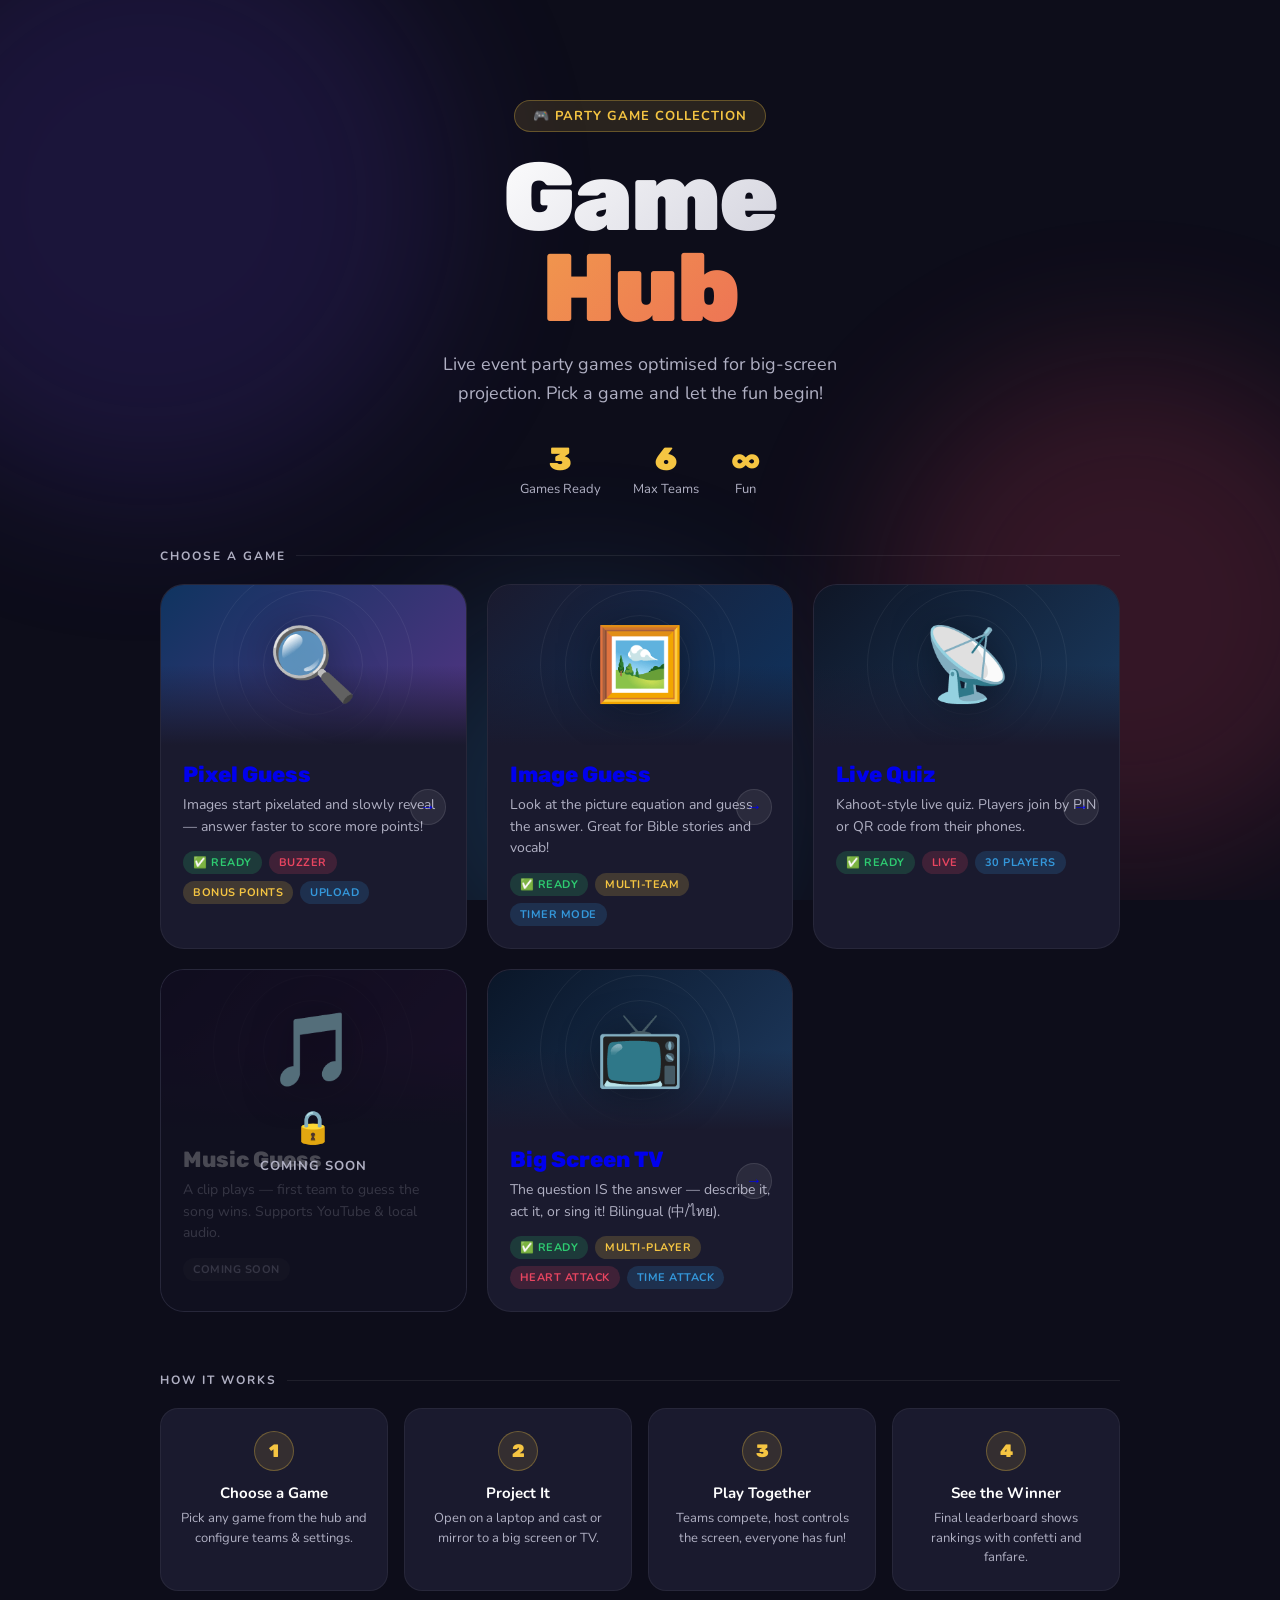
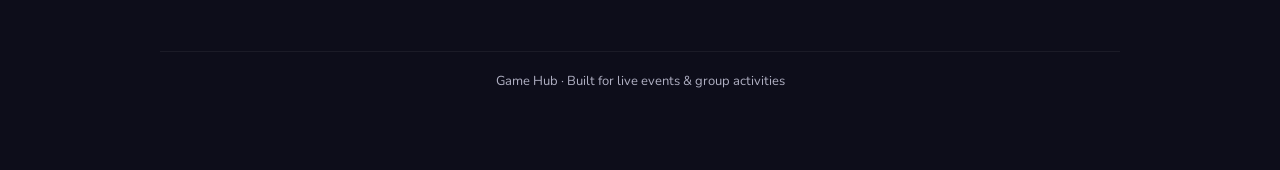
==== commit 6c961beb: "Update index.html" ====
--- a/index.html
+++ b/index.html
@@ -182,6 +182,24 @@
       <div class="card-arrow">→</div>
     </a>
 
+    <!-- Quiz Game -->
+    <a href="quiz-game/host.html" class="game-card">
+      <div class="card-banner" style="background:linear-gradient(135deg,#0f1626,#1a3a5f);">
+        <div class="ring"></div><div class="ring"></div><div class="ring"></div>
+        <span class="emoji">📡</span>
+      </div>
+      <div class="card-body">
+        <h2>Live Quiz</h2>
+        <p>Kahoot-style live quiz. Players join by PIN or QR code from their phones.</p>
+        <div class="badge-row">
+          <span class="badge b-green">✅ Ready</span>
+          <span class="badge b-red">Live</span>
+          <span class="badge b-blue">30 players</span>
+        </div>
+      </div>
+      <div class="card-arrow">→</div>
+    </a>
+
     <!-- Music Guess -->
     <div class="game-card" style="cursor:default;">
       <div class="card-banner" style="background:linear-gradient(135deg,#1a0f2e,#3d1a4e);">
